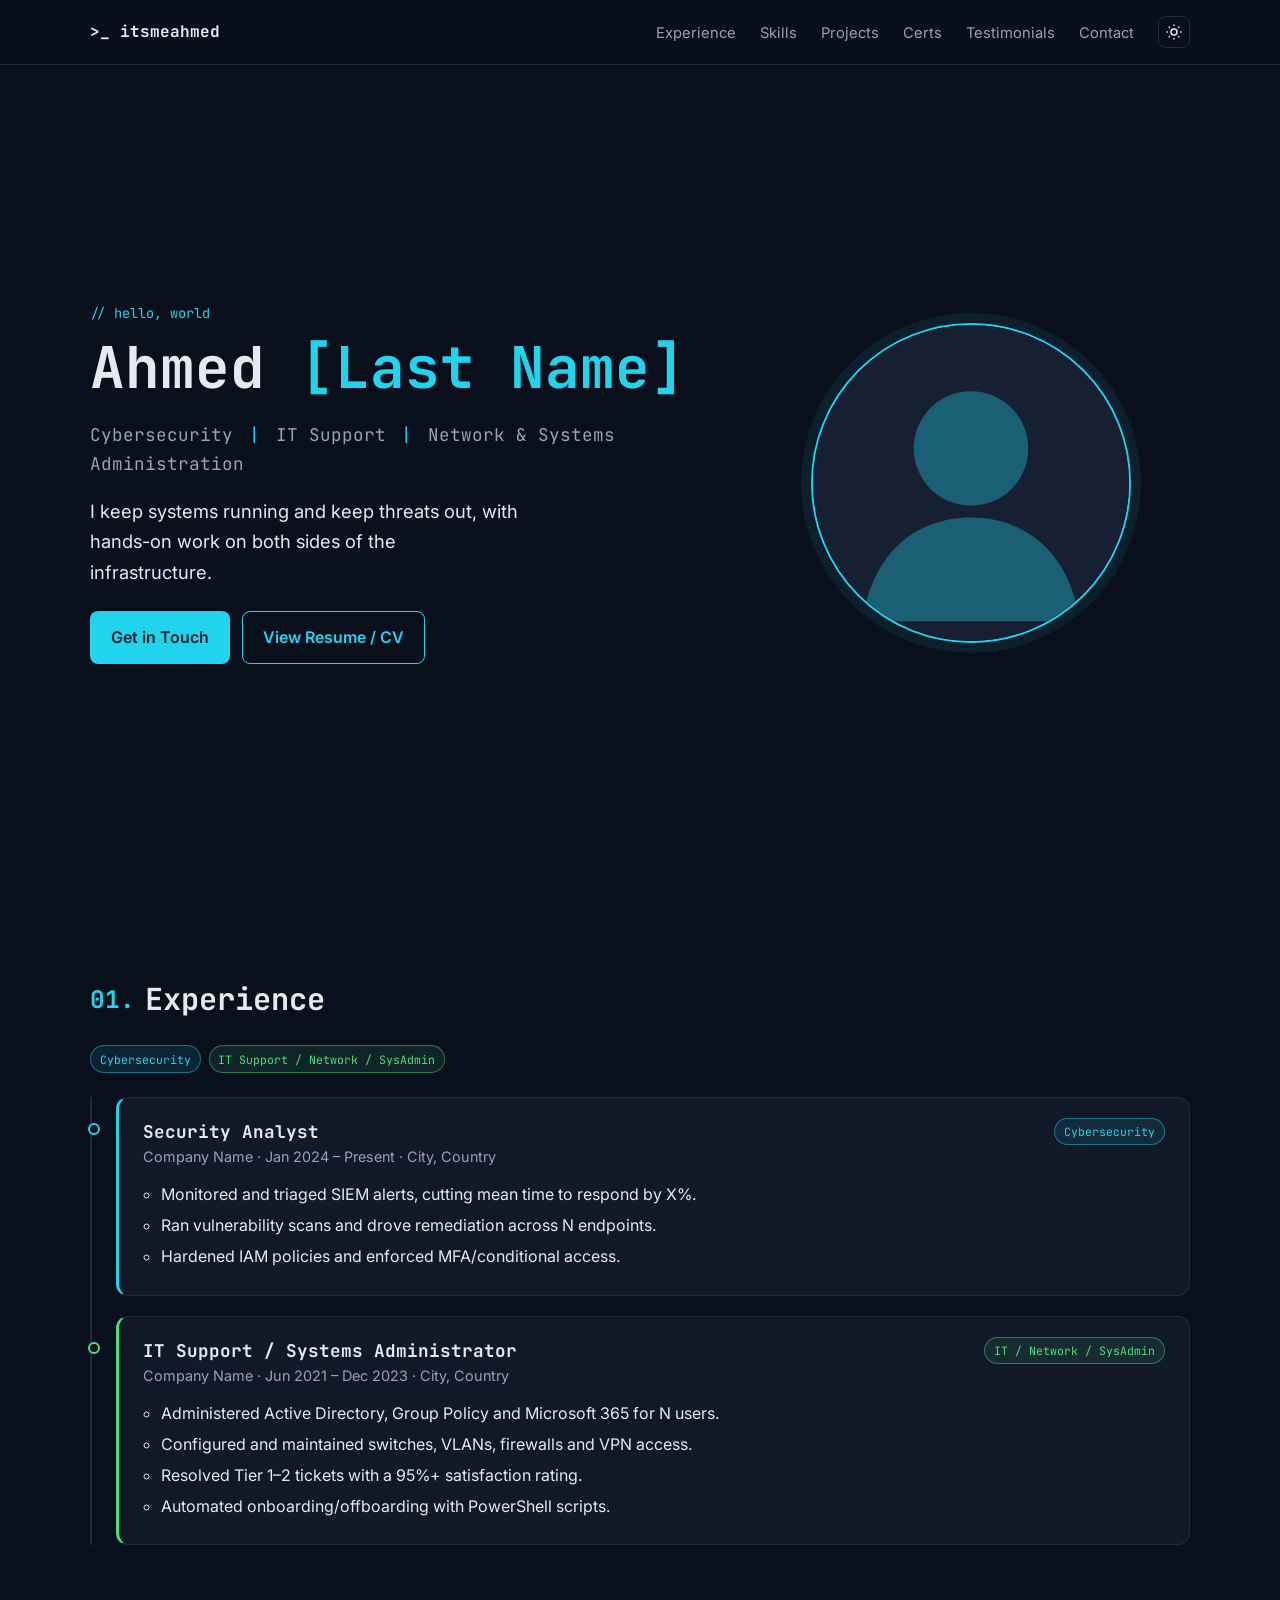
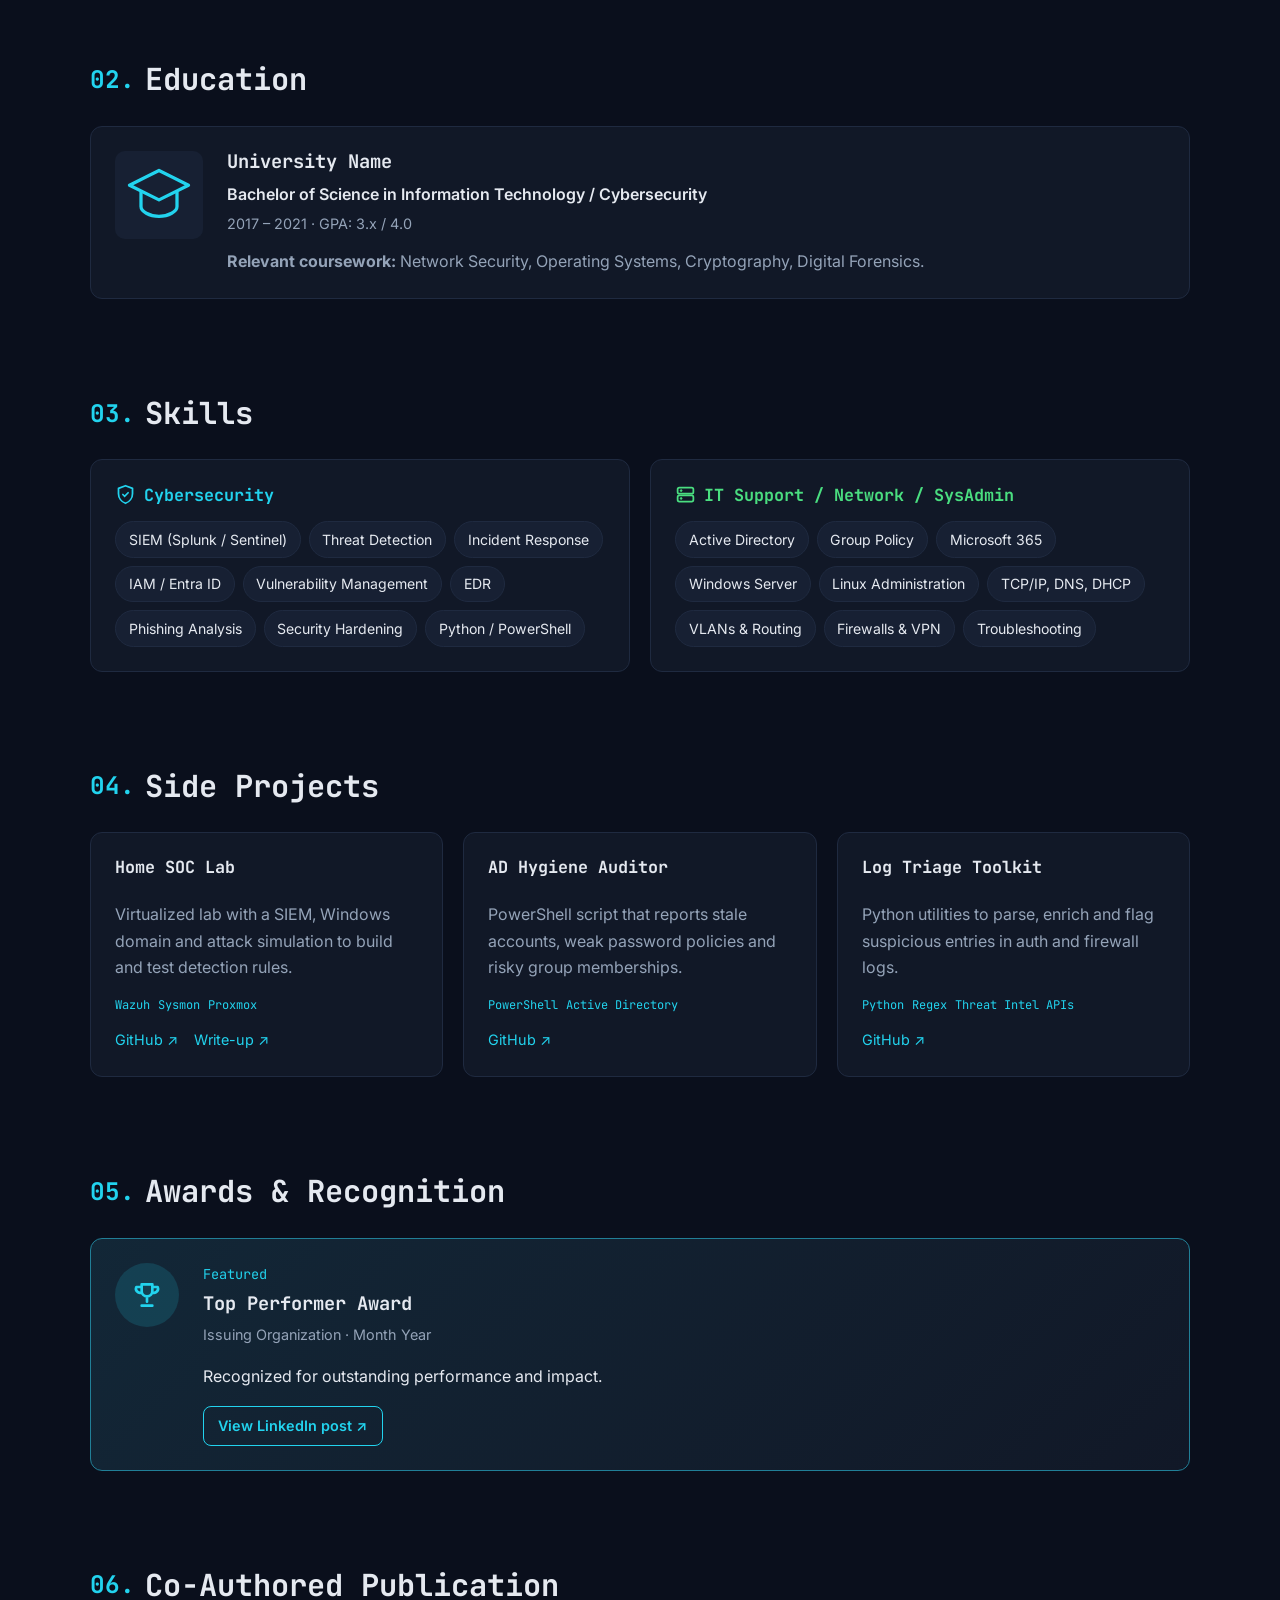
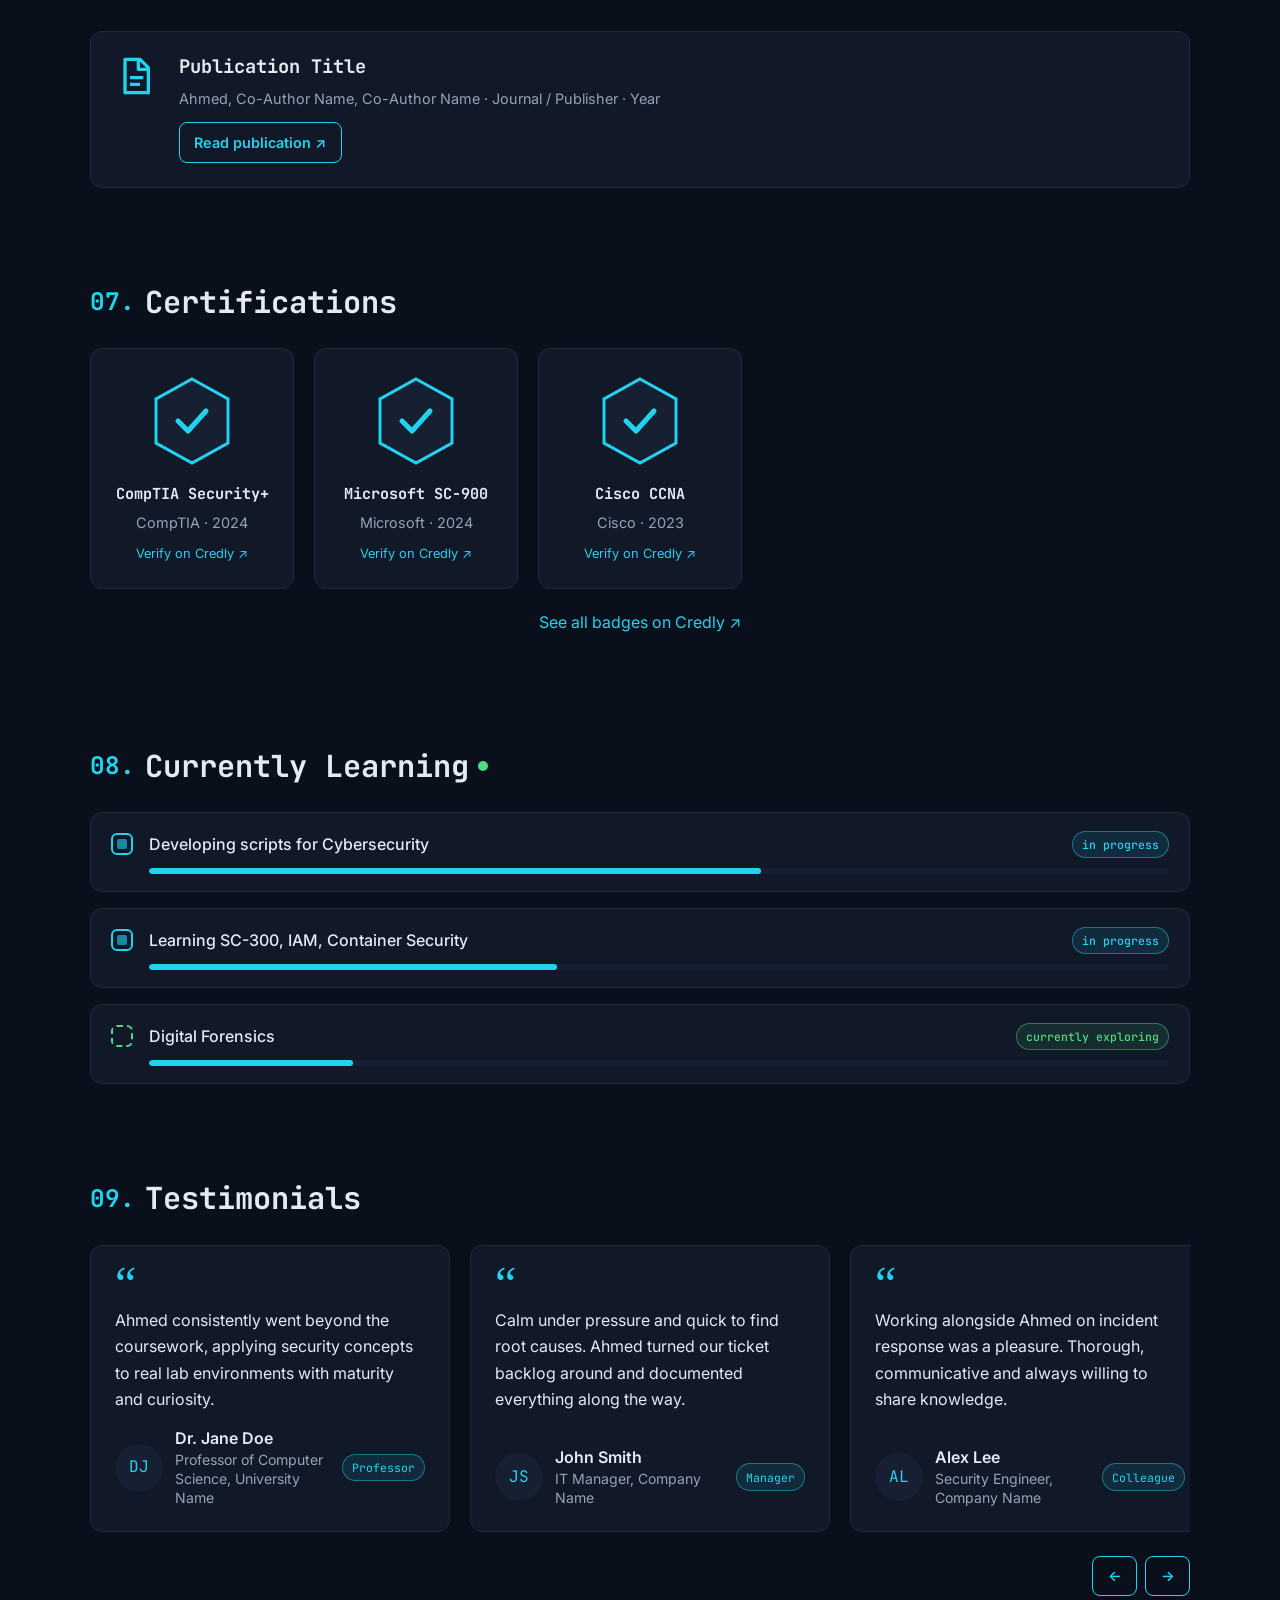
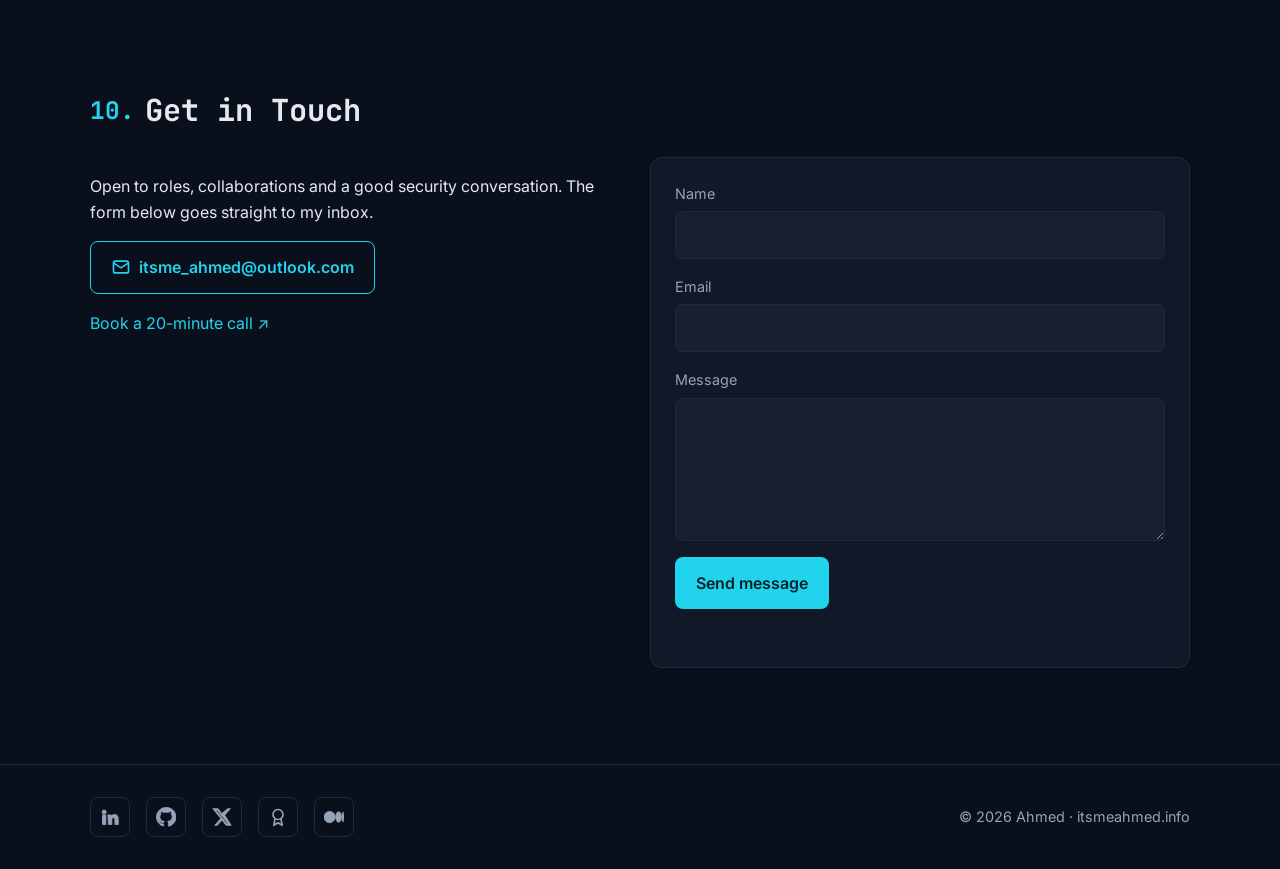
==== index.html @ 8ac9cd6a "Initial commit: itsmeahmed.info portfolio site Static single-page portfolio for GitHub Pages with cu" ====
<!doctype html>
<html lang="en" data-theme="dark">
<head>
  <meta charset="utf-8">
  <meta name="viewport" content="width=device-width, initial-scale=1">
  <title>Ahmed — Cybersecurity &amp; IT Infrastructure</title>
  <meta name="description" content="Portfolio of Ahmed — Cybersecurity, IT Support, and Network &amp; Systems Administration. Experience, certifications, projects and contact.">
  <link rel="canonical" href="https://itsmeahmed.info/">
  <meta name="theme-color" content="#0a0f1c">

  <!-- Open Graph / social preview -->
  <meta property="og:type" content="website">
  <meta property="og:url" content="https://itsmeahmed.info/">
  <meta property="og:title" content="Ahmed — Cybersecurity &amp; IT Infrastructure">
  <meta property="og:description" content="Cybersecurity | IT Support | Network &amp; Systems Administration">
  <meta property="og:image" content="https://itsmeahmed.info/assets/img/og-image.png">
  <meta name="twitter:card" content="summary_large_image">

  <link rel="icon" href="assets/img/favicon.svg" type="image/svg+xml">
  <link rel="preconnect" href="https://fonts.googleapis.com">
  <link rel="preconnect" href="https://fonts.gstatic.com" crossorigin>
  <link href="https://fonts.googleapis.com/css2?family=Inter:wght@400;500;600&family=JetBrains+Mono:wght@500;700&display=swap" rel="stylesheet">
  <link rel="stylesheet" href="assets/css/style.css">

  <script type="application/ld+json">
  {
    "@context": "https://schema.org",
    "@type": "Person",
    "name": "Ahmed",
    "url": "https://itsmeahmed.info/",
    "jobTitle": "Cybersecurity & IT Infrastructure Professional",
    "sameAs": [
      "https://www.linkedin.com/in/YOUR-LINKEDIN",
      "https://github.com/YOUR-GITHUB",
      "https://www.credly.com/users/YOUR-CREDLY",
      "https://medium.com/@YOUR-MEDIUM"
    ]
  }
  </script>
  <script>
    // Apply saved theme before paint to avoid a flash.
    try { var t = localStorage.getItem('theme'); if (t) document.documentElement.dataset.theme = t; } catch (e) {}
  </script>
</head>
<body>
  <a class="skip-link" href="#main">Skip to content</a>

  <header class="site-header">
    <nav class="nav container" aria-label="Primary">
      <a class="brand" href="#top" aria-label="Home">&gt;_ itsmeahmed</a>
      <button class="nav-toggle" aria-expanded="false" aria-controls="nav-links" aria-label="Open menu">
        <span></span><span></span><span></span>
      </button>
      <ul class="nav-links" id="nav-links">
        <li><a href="#experience">Experience</a></li>
        <li><a href="#skills">Skills</a></li>
        <li><a href="#projects">Projects</a></li>
        <li><a href="#certifications">Certs</a></li>
        <li><a href="#testimonials">Testimonials</a></li>
        <li><a href="#contact">Contact</a></li>
        <li>
          <button class="theme-toggle" type="button" aria-label="Toggle light/dark theme">
            <svg class="icon-sun" viewBox="0 0 24 24" aria-hidden="true"><circle cx="12" cy="12" r="4"/><path d="M12 2v2M12 20v2M4.9 4.9l1.4 1.4M17.7 17.7l1.4 1.4M2 12h2M20 12h2M4.9 19.1l1.4-1.4M17.7 6.3l1.4-1.4"/></svg>
            <svg class="icon-moon" viewBox="0 0 24 24" aria-hidden="true"><path d="M21 12.8A9 9 0 1 1 11.2 3a7 7 0 0 0 9.8 9.8z"/></svg>
          </button>
        </li>
      </ul>
    </nav>
  </header>

  <main id="main">
    <!-- ============ HERO ============ -->
    <section class="hero container" id="top">
      <div class="hero-text reveal">
        <p class="eyebrow">// hello, world</p>
        <!-- TODO: full name -->
        <h1>Ahmed <span class="accent">[Last Name]</span></h1>
        <p class="tagline">Cybersecurity <span aria-hidden="true">|</span> IT Support <span aria-hidden="true">|</span> Network &amp; Systems Administration</p>
        <p class="value-prop">I keep systems running and keep threats out, with hands-on work on both sides of the infrastructure.</p>
        <div class="cta-row">
          <a class="btn btn-primary" href="#contact">Get in Touch</a>
          <a class="btn btn-ghost" href="assets/resume/Ahmed-Resume.pdf" target="_blank" rel="noopener">View Resume / CV</a>
        </div>
      </div>
      <div class="hero-photo reveal">
        <!-- TODO: replace with your photo at assets/img/profile.jpg -->
        <img src="assets/img/profile-placeholder.svg" alt="Portrait of Ahmed" width="320" height="320">
      </div>
    </section>

    <!-- ============ EXPERIENCE ============ -->
    <section class="section container" id="experience" aria-labelledby="experience-h">
      <h2 id="experience-h" class="section-title"><span class="num">01.</span> Experience</h2>
      <div class="legend">
        <span class="tag tag-sec">Cybersecurity</span>
        <span class="tag tag-it">IT Support / Network / SysAdmin</span>
      </div>

      <ol class="timeline">
        <!-- TODO: replace with real roles. Use class "track-sec" or "track-it" on each <li>. -->
        <li class="timeline-item track-sec reveal">
          <div class="timeline-head">
            <h3>Security Analyst</h3>
            <span class="tag tag-sec">Cybersecurity</span>
          </div>
          <p class="meta">Company Name · Jan 2024 – Present · City, Country</p>
          <ul>
            <li>Monitored and triaged SIEM alerts, cutting mean time to respond by X%.</li>
            <li>Ran vulnerability scans and drove remediation across N endpoints.</li>
            <li>Hardened IAM policies and enforced MFA/conditional access.</li>
          </ul>
        </li>
        <li class="timeline-item track-it reveal">
          <div class="timeline-head">
            <h3>IT Support / Systems Administrator</h3>
            <span class="tag tag-it">IT / Network / SysAdmin</span>
          </div>
          <p class="meta">Company Name · Jun 2021 – Dec 2023 · City, Country</p>
          <ul>
            <li>Administered Active Directory, Group Policy and Microsoft 365 for N users.</li>
            <li>Configured and maintained switches, VLANs, firewalls and VPN access.</li>
            <li>Resolved Tier 1–2 tickets with a 95%+ satisfaction rating.</li>
            <li>Automated onboarding/offboarding with PowerShell scripts.</li>
          </ul>
        </li>
      </ol>
    </section>

    <!-- ============ EDUCATION ============ -->
    <section class="section container" id="education" aria-labelledby="education-h">
      <h2 id="education-h" class="section-title"><span class="num">02.</span> Education</h2>
      <article class="card edu-card reveal">
        <!-- TODO: university logo at assets/img/university-logo.png -->
        <img class="edu-logo" src="assets/img/university-placeholder.svg" alt="University logo" width="88" height="88" loading="lazy">
        <div>
          <h3>University Name</h3>
          <p class="degree">Bachelor of Science in Information Technology / Cybersecurity</p>
          <p class="meta">2017 – 2021 · GPA: 3.x / 4.0</p>
          <p class="coursework"><strong>Relevant coursework:</strong> Network Security, Operating Systems, Cryptography, Digital Forensics.</p>
        </div>
      </article>
    </section>

    <!-- ============ SKILLS ============ -->
    <section class="section container" id="skills" aria-labelledby="skills-h">
      <h2 id="skills-h" class="section-title"><span class="num">03.</span> Skills</h2>
      <div class="grid-2">
        <article class="card skill-group reveal">
          <h3><svg class="icon" aria-hidden="true"><use href="#i-shield"/></svg> Cybersecurity</h3>
          <ul class="pills">
            <li>SIEM (Splunk / Sentinel)</li><li>Threat Detection</li><li>Incident Response</li>
            <li>IAM / Entra ID</li><li>Vulnerability Management</li><li>EDR</li>
            <li>Phishing Analysis</li><li>Security Hardening</li><li>Python / PowerShell</li>
          </ul>
        </article>
        <article class="card skill-group reveal">
          <h3><svg class="icon" aria-hidden="true"><use href="#i-server"/></svg> IT Support / Network / SysAdmin</h3>
          <ul class="pills pills-it">
            <li>Active Directory</li><li>Group Policy</li><li>Microsoft 365</li>
            <li>Windows Server</li><li>Linux Administration</li><li>TCP/IP, DNS, DHCP</li>
            <li>VLANs &amp; Routing</li><li>Firewalls &amp; VPN</li><li>Troubleshooting</li>
          </ul>
        </article>
      </div>
    </section>

    <!-- ============ PROJECTS ============ -->
    <section class="section container" id="projects" aria-labelledby="projects-h">
      <h2 id="projects-h" class="section-title"><span class="num">04.</span> Side Projects</h2>
      <div class="grid-3">
        <!-- TODO: replace with real projects -->
        <article class="card project reveal">
          <h3>Home SOC Lab</h3>
          <p>Virtualized lab with a SIEM, Windows domain and attack simulation to build and test detection rules.</p>
          <ul class="stack"><li>Wazuh</li><li>Sysmon</li><li>Proxmox</li></ul>
          <p class="links"><a href="https://github.com/YOUR-GITHUB/home-soc-lab" target="_blank" rel="noopener">GitHub ↗</a> <a href="https://medium.com/@YOUR-MEDIUM" target="_blank" rel="noopener">Write-up ↗</a></p>
        </article>
        <article class="card project reveal">
          <h3>AD Hygiene Auditor</h3>
          <p>PowerShell script that reports stale accounts, weak password policies and risky group memberships.</p>
          <ul class="stack"><li>PowerShell</li><li>Active Directory</li></ul>
          <p class="links"><a href="https://github.com/YOUR-GITHUB/ad-auditor" target="_blank" rel="noopener">GitHub ↗</a></p>
        </article>
        <article class="card project reveal">
          <h3>Log Triage Toolkit</h3>
          <p>Python utilities to parse, enrich and flag suspicious entries in auth and firewall logs.</p>
          <ul class="stack"><li>Python</li><li>Regex</li><li>Threat Intel APIs</li></ul>
          <p class="links"><a href="https://github.com/YOUR-GITHUB/log-triage" target="_blank" rel="noopener">GitHub ↗</a></p>
        </article>
      </div>
    </section>

    <!-- ============ AWARDS ============ -->
    <section class="section container" id="awards" aria-labelledby="awards-h">
      <h2 id="awards-h" class="section-title"><span class="num">05.</span> Awards &amp; Recognition</h2>
      <article class="card award featured reveal">
        <div class="award-badge" aria-hidden="true"><svg class="icon"><use href="#i-trophy"/></svg></div>
        <div>
          <p class="eyebrow">Featured</p>
          <h3>Top Performer Award</h3>
          <p class="meta">Issuing Organization · Month Year</p>
          <p>Recognized for outstanding performance and impact. <!-- TODO: short description --></p>
          <a class="btn btn-ghost btn-sm" href="https://www.linkedin.com/posts/YOUR-AWARD-POST" target="_blank" rel="noopener">View LinkedIn post ↗</a>
        </div>
      </article>
    </section>

    <!-- ============ PUBLICATION ============ -->
    <section class="section container" id="publication" aria-labelledby="publication-h">
      <h2 id="publication-h" class="section-title"><span class="num">06.</span> Co-Authored Publication</h2>
      <article class="card publication reveal">
        <svg class="icon pub-icon" aria-hidden="true"><use href="#i-doc"/></svg>
        <div>
          <h3>Publication Title</h3>
          <p class="meta">Ahmed, Co-Author Name, Co-Author Name · Journal / Publisher · Year</p>
          <a class="btn btn-ghost btn-sm" href="https://doi.org/YOUR-DOI" target="_blank" rel="noopener">Read publication ↗</a>
        </div>
      </article>
    </section>

    <!-- ============ CERTIFICATIONS ============ -->
    <section class="section container" id="certifications" aria-labelledby="certifications-h">
      <h2 id="certifications-h" class="section-title"><span class="num">07.</span> Certifications</h2>
      <div class="cert-grid">
        <!-- TODO: put badge images in assets/img/badges/ and link each to its Credly badge URL -->
        <a class="card cert reveal" href="https://www.credly.com/badges/YOUR-BADGE-ID" target="_blank" rel="noopener">
          <img src="assets/img/badges/badge-placeholder.svg" alt="CompTIA Security+ badge" width="96" height="96" loading="lazy">
          <h3>CompTIA Security+</h3>
          <p class="meta">CompTIA · 2024</p>
          <span class="verify">Verify on Credly ↗</span>
        </a>
        <a class="card cert reveal" href="https://www.credly.com/badges/YOUR-BADGE-ID" target="_blank" rel="noopener">
          <img src="assets/img/badges/badge-placeholder.svg" alt="Microsoft SC-900 badge" width="96" height="96" loading="lazy">
          <h3>Microsoft SC-900</h3>
          <p class="meta">Microsoft · 2024</p>
          <span class="verify">Verify on Credly ↗</span>
        </a>
        <a class="card cert reveal" href="https://www.credly.com/badges/YOUR-BADGE-ID" target="_blank" rel="noopener">
          <img src="assets/img/badges/badge-placeholder.svg" alt="CCNA badge" width="96" height="96" loading="lazy">
          <h3>Cisco CCNA</h3>
          <p class="meta">Cisco · 2023</p>
          <span class="verify">Verify on Credly ↗</span>
        </a>
      </div>
      <p class="center"><a href="https://www.credly.com/users/YOUR-CREDLY" target="_blank" rel="noopener">See all badges on Credly ↗</a></p>
    </section>

    <!-- ============ CURRENTLY LEARNING ============ -->
    <section class="section container" id="learning" aria-labelledby="learning-h">
      <h2 id="learning-h" class="section-title"><span class="num">08.</span> Currently Learning <span class="live-dot" aria-hidden="true"></span></h2>
      <ul class="checklist">
        <li class="reveal" style="--p:60%">
          <span class="check in-progress" aria-hidden="true"></span>
          <div class="check-body">
            <div class="check-head"><span>Developing scripts for Cybersecurity</span><span class="tag tag-sec">in progress</span></div>
            <div class="bar" role="progressbar" aria-label="Scripting progress" aria-valuenow="60" aria-valuemin="0" aria-valuemax="100"><span></span></div>
          </div>
        </li>
        <li class="reveal" style="--p:40%">
          <span class="check in-progress" aria-hidden="true"></span>
          <div class="check-body">
            <div class="check-head"><span>Learning SC-300, IAM, Container Security</span><span class="tag tag-sec">in progress</span></div>
            <div class="bar" role="progressbar" aria-label="SC-300, IAM and container security progress" aria-valuenow="40" aria-valuemin="0" aria-valuemax="100"><span></span></div>
          </div>
        </li>
        <li class="reveal" style="--p:20%">
          <span class="check exploring" aria-hidden="true"></span>
          <div class="check-body">
            <div class="check-head"><span>Digital Forensics</span><span class="tag tag-it">currently exploring</span></div>
            <div class="bar" role="progressbar" aria-label="Digital forensics progress" aria-valuenow="20" aria-valuemin="0" aria-valuemax="100"><span></span></div>
          </div>
        </li>
      </ul>
    </section>

    <!-- ============ TESTIMONIALS ============ -->
    <!-- Content is loaded at runtime from data-source (see README → "Managing testimonials"). -->
    <section class="section container" id="testimonials" aria-labelledby="testimonials-h" data-source="data/testimonials.json">
      <h2 id="testimonials-h" class="section-title"><span class="num">09.</span> Testimonials</h2>
      <div class="carousel" tabindex="0" aria-label="Testimonials, scroll horizontally">
        <p class="muted">Loading testimonials…</p>
      </div>
      <div class="carousel-controls">
        <button type="button" class="btn btn-ghost btn-sm" data-dir="-1" aria-label="Previous testimonial">←</button>
        <button type="button" class="btn btn-ghost btn-sm" data-dir="1" aria-label="Next testimonial">→</button>
      </div>
    </section>

    <!-- ============ CONTACT ============ -->
    <section class="section container" id="contact" aria-labelledby="contact-h">
      <h2 id="contact-h" class="section-title"><span class="num">10.</span> Get in Touch</h2>
      <div class="grid-2 contact-grid">
        <div class="reveal">
          <p>Open to roles, collaborations and a good security conversation. The form below goes straight to my inbox.</p>
          <p><a class="btn btn-ghost" href="mailto:itsme_ahmed@outlook.com"><svg class="icon" aria-hidden="true"><use href="#i-mail"/></svg> itsme_ahmed@outlook.com</a></p>
          <!-- Optional: booking link (Calendly, Microsoft Bookings, etc.) -->
          <p><a href="https://calendly.com/YOUR-LINK" target="_blank" rel="noopener">Book a 20-minute call ↗</a></p>
        </div>
        <!-- TODO: replace YOUR_FORM_ID with your Formspree form ID -->
        <form class="card contact-form reveal" action="https://formspree.io/f/YOUR_FORM_ID" method="POST">
          <label>Name <input type="text" name="name" required autocomplete="name"></label>
          <label>Email <input type="email" name="email" required autocomplete="email"></label>
          <label>Message <textarea name="message" rows="5" required></textarea></label>
          <input type="text" name="_gotcha" class="hp" tabindex="-1" autocomplete="off" aria-hidden="true">
          <button class="btn btn-primary" type="submit">Send message</button>
          <p class="form-status" role="status" aria-live="polite"></p>
        </form>
      </div>
    </section>
  </main>

  <!-- ============ FOOTER ============ -->
  <footer class="site-footer">
    <div class="container footer-inner">
      <ul class="socials">
        <li><a href="https://www.linkedin.com/in/YOUR-LINKEDIN" target="_blank" rel="noopener" aria-label="LinkedIn"><svg class="icon"><use href="#i-linkedin"/></svg></a></li>
        <li><a href="https://github.com/YOUR-GITHUB" target="_blank" rel="noopener" aria-label="GitHub"><svg class="icon"><use href="#i-github"/></svg></a></li>
        <li><a href="https://x.com/YOUR-X" target="_blank" rel="noopener" aria-label="X (Twitter)"><svg class="icon"><use href="#i-x"/></svg></a></li>
        <li><a href="https://www.credly.com/users/YOUR-CREDLY" target="_blank" rel="noopener" aria-label="Credly"><svg class="icon"><use href="#i-badge"/></svg></a></li>
        <li><a href="https://medium.com/@YOUR-MEDIUM" target="_blank" rel="noopener" aria-label="Medium"><svg class="icon"><use href="#i-medium"/></svg></a></li>
      </ul>
      <p>© <span id="year">2026</span> Ahmed · itsmeahmed.info</p>
    </div>
  </footer>

  <!-- Icon sprite -->
  <svg width="0" height="0" style="position:absolute" aria-hidden="true">
    <symbol id="i-shield" viewBox="0 0 24 24"><path d="M12 2l8 3v6c0 5-3.4 9.4-8 11-4.6-1.6-8-6-8-11V5l8-3z" fill="none" stroke="currentColor" stroke-width="2" stroke-linejoin="round"/><path d="M9 12l2 2 4-4" fill="none" stroke="currentColor" stroke-width="2" stroke-linecap="round"/></symbol>
    <symbol id="i-server" viewBox="0 0 24 24"><rect x="3" y="4" width="18" height="7" rx="2" fill="none" stroke="currentColor" stroke-width="2"/><rect x="3" y="13" width="18" height="7" rx="2" fill="none" stroke="currentColor" stroke-width="2"/><circle cx="7" cy="7.5" r="1" fill="currentColor"/><circle cx="7" cy="16.5" r="1" fill="currentColor"/></symbol>
    <symbol id="i-trophy" viewBox="0 0 24 24"><path d="M8 4h8v5a4 4 0 0 1-8 0V4zM8 6H4a3 3 0 0 0 4 4M16 6h4a3 3 0 0 1-4 4M12 13v4M8 20h8" fill="none" stroke="currentColor" stroke-width="2" stroke-linecap="round" stroke-linejoin="round"/></symbol>
    <symbol id="i-doc" viewBox="0 0 24 24"><path d="M6 2h9l5 5v15H6z M14 2v6h6 M9 13h8 M9 17h6" fill="none" stroke="currentColor" stroke-width="2" stroke-linejoin="round"/></symbol>
    <symbol id="i-mail" viewBox="0 0 24 24"><rect x="3" y="5" width="18" height="14" rx="2" fill="none" stroke="currentColor" stroke-width="2"/><path d="M3 7l9 6 9-6" fill="none" stroke="currentColor" stroke-width="2"/></symbol>
    <symbol id="i-badge" viewBox="0 0 24 24"><circle cx="12" cy="9" r="6" fill="none" stroke="currentColor" stroke-width="2"/><path d="M8.5 14l-1.5 8 5-3 5 3-1.5-8" fill="none" stroke="currentColor" stroke-width="2" stroke-linejoin="round"/></symbol>
    <symbol id="i-linkedin" viewBox="0 0 24 24"><path fill="currentColor" d="M4.98 3.5a2.5 2.5 0 1 1 0 5 2.5 2.5 0 0 1 0-5zM3 9.5h4V21H3zM9.5 9.5h3.8v1.6h.06c.53-1 1.83-2.06 3.77-2.06 4.03 0 4.77 2.65 4.77 6.1V21h-4v-5.2c0-1.24-.02-2.84-1.73-2.84-1.73 0-2 1.35-2 2.75V21h-4z"/></symbol>
    <symbol id="i-github" viewBox="0 0 24 24"><path fill="currentColor" d="M12 .5A11.5 11.5 0 0 0 8.36 22.9c.58.1.79-.25.79-.56v-2c-3.2.7-3.88-1.37-3.88-1.37-.52-1.33-1.28-1.69-1.28-1.69-1.05-.71.08-.7.08-.7 1.16.08 1.77 1.19 1.77 1.19 1.03 1.77 2.7 1.26 3.36.96.1-.75.4-1.26.73-1.55-2.55-.29-5.24-1.28-5.24-5.69 0-1.26.45-2.29 1.19-3.1-.12-.29-.52-1.46.11-3.05 0 0 .97-.31 3.17 1.18a11 11 0 0 1 5.77 0c2.2-1.49 3.17-1.18 3.17-1.18.63 1.59.23 2.76.11 3.05.74.81 1.19 1.84 1.19 3.1 0 4.42-2.7 5.4-5.26 5.68.41.36.78 1.06.78 2.14v3.17c0 .31.21.67.8.56A11.5 11.5 0 0 0 12 .5z"/></symbol>
    <symbol id="i-x" viewBox="0 0 24 24"><path fill="currentColor" d="M18.9 2H22l-6.8 7.8L23 22h-6.2l-4.8-6.3L6.4 22H3.3l7.3-8.3L1 2h6.3l4.4 5.8zm-1.1 18h1.7L6.3 3.9H4.5z"/></symbol>
    <symbol id="i-medium" viewBox="0 0 24 24"><path fill="currentColor" d="M13.5 12a6.75 6.75 0 1 1-13.5 0 6.75 6.75 0 0 1 13.5 0zM20.9 12c0 3.54-1.51 6.42-3.38 6.42S14.15 15.54 14.15 12s1.51-6.42 3.37-6.42 3.38 2.88 3.38 6.42zM24 12c0 3.17-.53 5.75-1.19 5.75s-1.19-2.58-1.19-5.75.53-5.75 1.19-5.75S24 8.83 24 12z"/></symbol>
  </svg>

  <script src="assets/js/main.js" defer></script>
</body>
</html>
---- assets/css/style.css ----
/* ========== Tokens ========== */
:root {
  --bg: #0a0f1c;
  --surface: #111827;
  --surface-2: #172033;
  --border: #1f2a40;
  --text: #e5e9f0;
  --muted: #94a3b8;
  --accent: #22d3ee;      /* cyan: cybersecurity track + CTAs */
  --accent-ink: #04222a;
  --it: #4ade80;          /* green: IT / network / sysadmin track */
  --radius: 12px;
  --font-head: "JetBrains Mono", ui-monospace, SFMono-Regular, Consolas, monospace;
  --font-body: "Inter", system-ui, -apple-system, "Segoe UI", Roboto, sans-serif;
  color-scheme: dark;
}
:root[data-theme="light"] {
  --bg: #f7f9fc;
  --surface: #ffffff;
  --surface-2: #eef2f8;
  --border: #dbe2ee;
  --text: #0f172a;
  --muted: #475569;
  --accent: #0e7490;
  --accent-ink: #ffffff;
  --it: #15803d;
  color-scheme: light;
}

/* ========== Base ========== */
*, *::before, *::after { box-sizing: border-box; }
html { scroll-behavior: smooth; scroll-padding-top: 72px; }
body {
  margin: 0;
  background: var(--bg);
  color: var(--text);
  font: 16px/1.65 var(--font-body);
  -webkit-font-smoothing: antialiased;
}
img { max-width: 100%; height: auto; display: block; }
a { color: var(--accent); text-decoration: none; }
a:hover { text-decoration: underline; }
:focus-visible { outline: 2px solid var(--accent); outline-offset: 3px; border-radius: 4px; }
h1, h2, h3 { font-family: var(--font-head); line-height: 1.2; margin: 0 0 .5rem; }
.container { width: min(1100px, 100% - 32px); margin-inline: auto; }
.muted, .meta { color: var(--muted); }
.meta { font-size: .9rem; margin: 0 0 .75rem; }
.center { text-align: center; }
.accent { color: var(--accent); }
.icon { width: 1.25em; height: 1.25em; vertical-align: -0.2em; fill: none; stroke: currentColor; }
.skip-link { position: absolute; left: -999px; top: 8px; background: var(--accent); color: var(--accent-ink); padding: 8px 12px; z-index: 100; }
.skip-link:focus { left: 8px; }

/* ========== Header / nav ========== */
.site-header {
  position: sticky; top: 0; z-index: 50;
  background: color-mix(in srgb, var(--bg) 85%, transparent);
  backdrop-filter: blur(10px);
  border-bottom: 1px solid var(--border);
}
.nav { display: flex; align-items: center; justify-content: space-between; height: 64px; }
.brand { font-family: var(--font-head); font-weight: 700; color: var(--text); }
.brand:hover { text-decoration: none; color: var(--accent); }
.nav-links { list-style: none; display: flex; align-items: center; gap: 1.5rem; margin: 0; padding: 0; }
.nav-links a { color: var(--muted); font-size: .92rem; }
.nav-links a:hover { color: var(--accent); text-decoration: none; }
.theme-toggle { background: none; border: 1px solid var(--border); border-radius: 8px; color: var(--text); padding: 6px; cursor: pointer; display: grid; }
.theme-toggle svg { width: 18px; height: 18px; fill: none; stroke: currentColor; stroke-width: 2; }
:root[data-theme="dark"] .icon-moon, :root[data-theme="light"] .icon-sun { display: none; }
.nav-toggle { display: none; background: none; border: 0; cursor: pointer; padding: 8px; }
.nav-toggle span { display: block; width: 22px; height: 2px; background: var(--text); margin: 5px 0; transition: transform .2s; }

@media (max-width: 820px) {
  .nav-toggle { display: block; }
  .nav-links {
    position: absolute; top: 64px; left: 0; right: 0;
    flex-direction: column; align-items: flex-start; gap: 0;
    background: var(--surface); border-bottom: 1px solid var(--border);
    padding: .5rem 16px 1rem; display: none;
  }
  .nav-links.open { display: flex; }
  .nav-links li { width: 100%; }
  .nav-links a { display: block; padding: .6rem 0; font-size: 1rem; }
  .theme-toggle { margin-top: .5rem; }
}

/* ========== Buttons / tags ========== */
.btn {
  display: inline-flex; align-items: center; gap: .5rem;
  padding: .75rem 1.25rem; border-radius: 8px; font-weight: 600;
  border: 1px solid transparent; cursor: pointer; font: inherit; font-weight: 600;
  transition: transform .15s, background .15s, border-color .15s;
}
.btn:hover { text-decoration: none; transform: translateY(-1px); }
.btn-primary { background: var(--accent); color: var(--accent-ink); }
.btn-ghost { background: transparent; color: var(--accent); border-color: var(--accent); }
.btn-ghost:hover { background: color-mix(in srgb, var(--accent) 12%, transparent); }
.btn-sm { padding: .45rem .9rem; font-size: .9rem; }
.tag {
  display: inline-block; font-family: var(--font-head); font-size: .72rem;
  padding: .2rem .55rem; border-radius: 999px; border: 1px solid; white-space: nowrap;
}
.tag-sec { color: var(--accent); border-color: color-mix(in srgb, var(--accent) 45%, transparent); background: color-mix(in srgb, var(--accent) 10%, transparent); }
.tag-it  { color: var(--it); border-color: color-mix(in srgb, var(--it) 45%, transparent); background: color-mix(in srgb, var(--it) 10%, transparent); }

/* ========== Layout helpers ========== */
.section { padding: 5rem 0 1rem; }
.section-title { font-size: clamp(1.4rem, 3vw, 1.9rem); margin-bottom: 1.75rem; display: flex; align-items: center; gap: .6rem; }
.section-title .num { color: var(--accent); font-size: .8em; }
.card { background: var(--surface); border: 1px solid var(--border); border-radius: var(--radius); padding: 1.5rem; }
.grid-2 { display: grid; gap: 1.25rem; grid-template-columns: repeat(auto-fit, minmax(min(100%, 420px), 1fr)); }
.grid-3 { display: grid; gap: 1.25rem; grid-template-columns: repeat(auto-fit, minmax(min(100%, 280px), 1fr)); }
.eyebrow { font-family: var(--font-head); color: var(--accent); font-size: .85rem; margin: 0 0 .5rem; }

/* ========== Hero ========== */
.hero { display: grid; grid-template-columns: 1.4fr 1fr; gap: 3rem; align-items: center; min-height: calc(100vh - 64px); padding: 3rem 0; }
.hero h1 { font-size: clamp(2.2rem, 6vw, 3.6rem); }
.tagline { font-family: var(--font-head); color: var(--muted); font-size: clamp(.95rem, 2vw, 1.1rem); }
.tagline span { color: var(--accent); margin: 0 .3rem; }
.value-prop { font-size: 1.15rem; max-width: 36ch; }
.cta-row { display: flex; flex-wrap: wrap; gap: .75rem; margin-top: 1.5rem; }
.hero-photo img { width: min(320px, 100%); aspect-ratio: 1; object-fit: cover; border-radius: 50%; margin-inline: auto; border: 2px solid var(--accent); box-shadow: 0 0 0 10px color-mix(in srgb, var(--accent) 8%, transparent); }
@media (max-width: 820px) {
  .hero { grid-template-columns: 1fr; min-height: auto; text-align: left; gap: 2rem; }
  .hero-photo { order: -1; }
  .hero-photo img { width: 180px; margin: 0; }
}

/* ========== Experience timeline ========== */
.legend { display: flex; flex-wrap: wrap; gap: .5rem; margin-bottom: 1.5rem; }
.timeline { list-style: none; margin: 0; padding: 0 0 0 1.5rem; border-left: 2px solid var(--border); }
.timeline-item { position: relative; background: var(--surface); border: 1px solid var(--border); border-radius: var(--radius); padding: 1.25rem 1.5rem; margin-bottom: 1.25rem; }
.timeline-item::before { content: ""; position: absolute; left: calc(-1.5rem - 7px); top: 1.6rem; width: 12px; height: 12px; border-radius: 50%; background: var(--bg); border: 2px solid var(--accent); }
.timeline-item.track-it::before { border-color: var(--it); }
.timeline-item.track-sec { border-left: 3px solid var(--accent); }
.timeline-item.track-it { border-left: 3px solid var(--it); }
.timeline-head { display: flex; flex-wrap: wrap; align-items: center; justify-content: space-between; gap: .5rem; }
.timeline-head h3 { font-size: 1.1rem; margin: 0; }
.timeline-item ul { margin: 0; padding-left: 1.1rem; }
.timeline-item li { margin-bottom: .3rem; }

/* ========== Education ========== */
.edu-card { display: flex; gap: 1.5rem; align-items: flex-start; }
.edu-logo { width: 88px; height: 88px; object-fit: contain; border-radius: 10px; background: var(--surface-2); padding: 8px; flex-shrink: 0; }
.degree { font-weight: 600; margin: 0 0 .25rem; }
.coursework { margin: 0; color: var(--muted); }
@media (max-width: 520px) { .edu-card { flex-direction: column; } }

/* ========== Skills ========== */
.skill-group h3 { display: flex; align-items: center; gap: .5rem; font-size: 1.05rem; margin-bottom: 1rem; }
.skill-group:first-child h3 { color: var(--accent); }
.skill-group:last-child h3 { color: var(--it); }
.pills, .stack { list-style: none; display: flex; flex-wrap: wrap; gap: .5rem; margin: 0; padding: 0; }
.pills li { padding: .35rem .8rem; border-radius: 999px; font-size: .88rem; background: var(--surface-2); border: 1px solid var(--border); }
.pills li:hover { border-color: var(--accent); }
.pills-it li:hover { border-color: var(--it); }

/* ========== Projects ========== */
.project { display: flex; flex-direction: column; transition: transform .2s, border-color .2s; }
.project:hover { transform: translateY(-4px); border-color: var(--accent); }
.project h3 { font-size: 1.05rem; }
.project p { color: var(--muted); }
.stack { margin: auto 0 .75rem; }
.stack li { font-family: var(--font-head); font-size: .75rem; color: var(--accent); }
.links { display: flex; gap: 1rem; margin: 0; font-size: .9rem; }

/* ========== Awards / publication ========== */
.award, .publication { display: flex; gap: 1.5rem; align-items: flex-start; }
.award.featured { border-color: color-mix(in srgb, var(--accent) 50%, var(--border)); background: linear-gradient(135deg, color-mix(in srgb, var(--accent) 8%, var(--surface)), var(--surface)); }
.award-badge { flex-shrink: 0; width: 64px; height: 64px; border-radius: 50%; display: grid; place-items: center; background: color-mix(in srgb, var(--accent) 15%, transparent); color: var(--accent); }
.award-badge .icon { width: 32px; height: 32px; }
.pub-icon { width: 40px; height: 40px; color: var(--accent); flex-shrink: 0; }
@media (max-width: 520px) { .award, .publication { flex-direction: column; } }

/* ========== Certifications ========== */
.cert-grid { display: grid; gap: 1.25rem; grid-template-columns: repeat(auto-fill, minmax(min(100%, 200px), 1fr)); margin-bottom: 1.25rem; }
.cert { display: flex; flex-direction: column; align-items: center; text-align: center; color: var(--text); transition: transform .2s, border-color .2s; }
.cert:hover { text-decoration: none; transform: translateY(-4px); border-color: var(--accent); }
.cert img { width: 96px; height: 96px; object-fit: contain; margin-bottom: 1rem; }
.cert h3 { font-size: .95rem; }
.cert .meta { margin-bottom: .5rem; }
.verify { font-size: .8rem; color: var(--accent); margin-top: auto; }

/* ========== Learning checklist ========== */
.live-dot { width: 10px; height: 10px; border-radius: 50%; background: var(--it); box-shadow: 0 0 0 0 var(--it); animation: pulse 2s infinite; }
@keyframes pulse { 0% { box-shadow: 0 0 0 0 color-mix(in srgb, var(--it) 60%, transparent); } 70% { box-shadow: 0 0 0 10px transparent; } 100% { box-shadow: 0 0 0 0 transparent; } }
.checklist { list-style: none; margin: 0; padding: 0; display: grid; gap: 1rem; }
.checklist > li { display: flex; gap: 1rem; align-items: flex-start; background: var(--surface); border: 1px solid var(--border); border-radius: var(--radius); padding: 1.1rem 1.25rem; }
.check { flex-shrink: 0; width: 22px; height: 22px; border-radius: 6px; border: 2px solid var(--accent); margin-top: 2px; position: relative; }
.check.in-progress::after { content: ""; position: absolute; inset: 4px; border-radius: 2px; background: var(--accent); opacity: .6; }
.check.exploring { border-color: var(--it); border-style: dashed; }
.check-body { flex: 1; }
.check-head { display: flex; flex-wrap: wrap; justify-content: space-between; gap: .5rem; font-weight: 500; margin-bottom: .6rem; }
.bar { height: 6px; border-radius: 999px; background: var(--surface-2); overflow: hidden; }
.bar span { display: block; height: 100%; width: 0; background: var(--accent); border-radius: inherit; transition: width 1.2s ease-out; }
.checklist > li.visible .bar span { width: var(--p); }

/* ========== Testimonials ========== */
.carousel { display: grid; grid-auto-flow: column; grid-auto-columns: min(100%, 360px); gap: 1.25rem; overflow-x: auto; scroll-snap-type: x mandatory; padding-bottom: .75rem; scrollbar-width: thin; }
.testimonial { scroll-snap-align: start; display: flex; flex-direction: column; gap: 1rem; margin: 0; }
.testimonial blockquote { margin: 0; font-size: 1rem; }
.testimonial blockquote::before { content: "\201C"; display: block; font-family: Georgia, serif; font-size: 3rem; line-height: .6; color: var(--accent); margin-bottom: .5rem; }
.testimonial figcaption { display: flex; align-items: center; gap: .75rem; margin-top: auto; }
.testimonial .avatar { width: 48px; height: 48px; border-radius: 50%; object-fit: cover; background: var(--surface-2); display: grid; place-items: center; font-family: var(--font-head); color: var(--accent); flex-shrink: 0; }
.testimonial .who { display: flex; flex-direction: column; line-height: 1.35; }
.testimonial .who strong { font-weight: 600; }
.testimonial .who span { color: var(--muted); font-size: .88rem; }
.carousel-controls { display: flex; gap: .5rem; justify-content: flex-end; margin-top: .75rem; }

/* ========== Contact ========== */
.contact-grid { align-items: start; }
.contact-form { display: grid; gap: 1rem; }
.contact-form label { display: grid; gap: .35rem; font-size: .9rem; color: var(--muted); }
.contact-form input, .contact-form textarea {
  font: inherit; color: var(--text); background: var(--surface-2);
  border: 1px solid var(--border); border-radius: 8px; padding: .7rem .85rem; width: 100%;
}
.contact-form input:focus, .contact-form textarea:focus { outline: none; border-color: var(--accent); }
.contact-form .btn { justify-self: start; }
.hp { position: absolute; left: -9999px; }
.form-status { margin: 0; font-size: .9rem; min-height: 1.2em; }
.form-status.ok { color: var(--it); }
.form-status.err { color: #f87171; }

/* ========== Footer ========== */
.site-footer { margin-top: 5rem; border-top: 1px solid var(--border); padding: 2rem 0; }
.footer-inner { display: flex; flex-wrap: wrap; justify-content: space-between; align-items: center; gap: 1rem; color: var(--muted); font-size: .9rem; }
.footer-inner p { margin: 0; }
.socials { list-style: none; display: flex; gap: 1rem; margin: 0; padding: 0; }
.socials a { color: var(--muted); display: grid; place-items: center; width: 40px; height: 40px; border-radius: 8px; border: 1px solid var(--border); }
.socials a:hover { color: var(--accent); border-color: var(--accent); }
.socials .icon { width: 20px; height: 20px; }

/* ========== Reveal on scroll ========== */
.js .reveal { opacity: 0; transform: translateY(16px); transition: opacity .6s ease, transform .6s ease; }
.js .reveal.visible { opacity: 1; transform: none; }

@media (prefers-reduced-motion: reduce) {
  html { scroll-behavior: auto; }
  *, *::before, *::after { animation: none !important; transition: none !important; }
  .js .reveal { opacity: 1; transform: none; }
  .checklist > li .bar span { width: var(--p); }
}
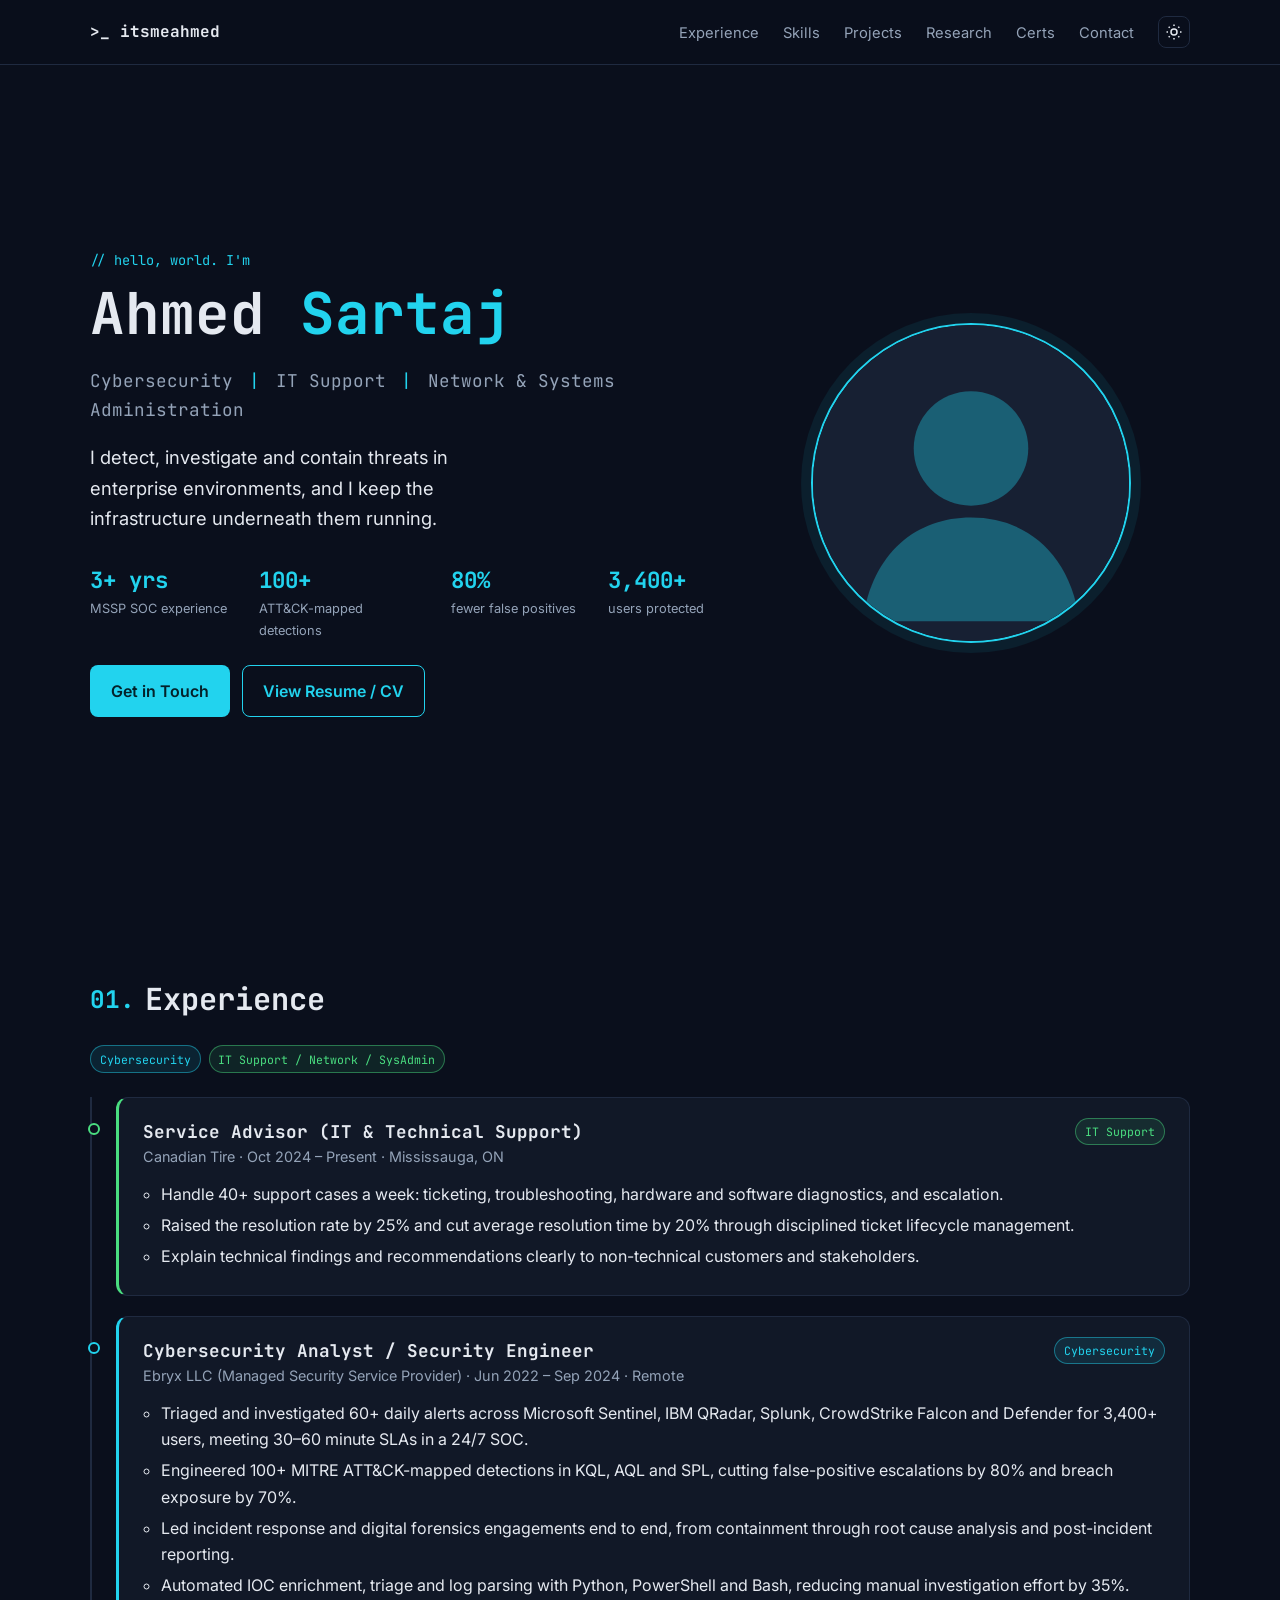
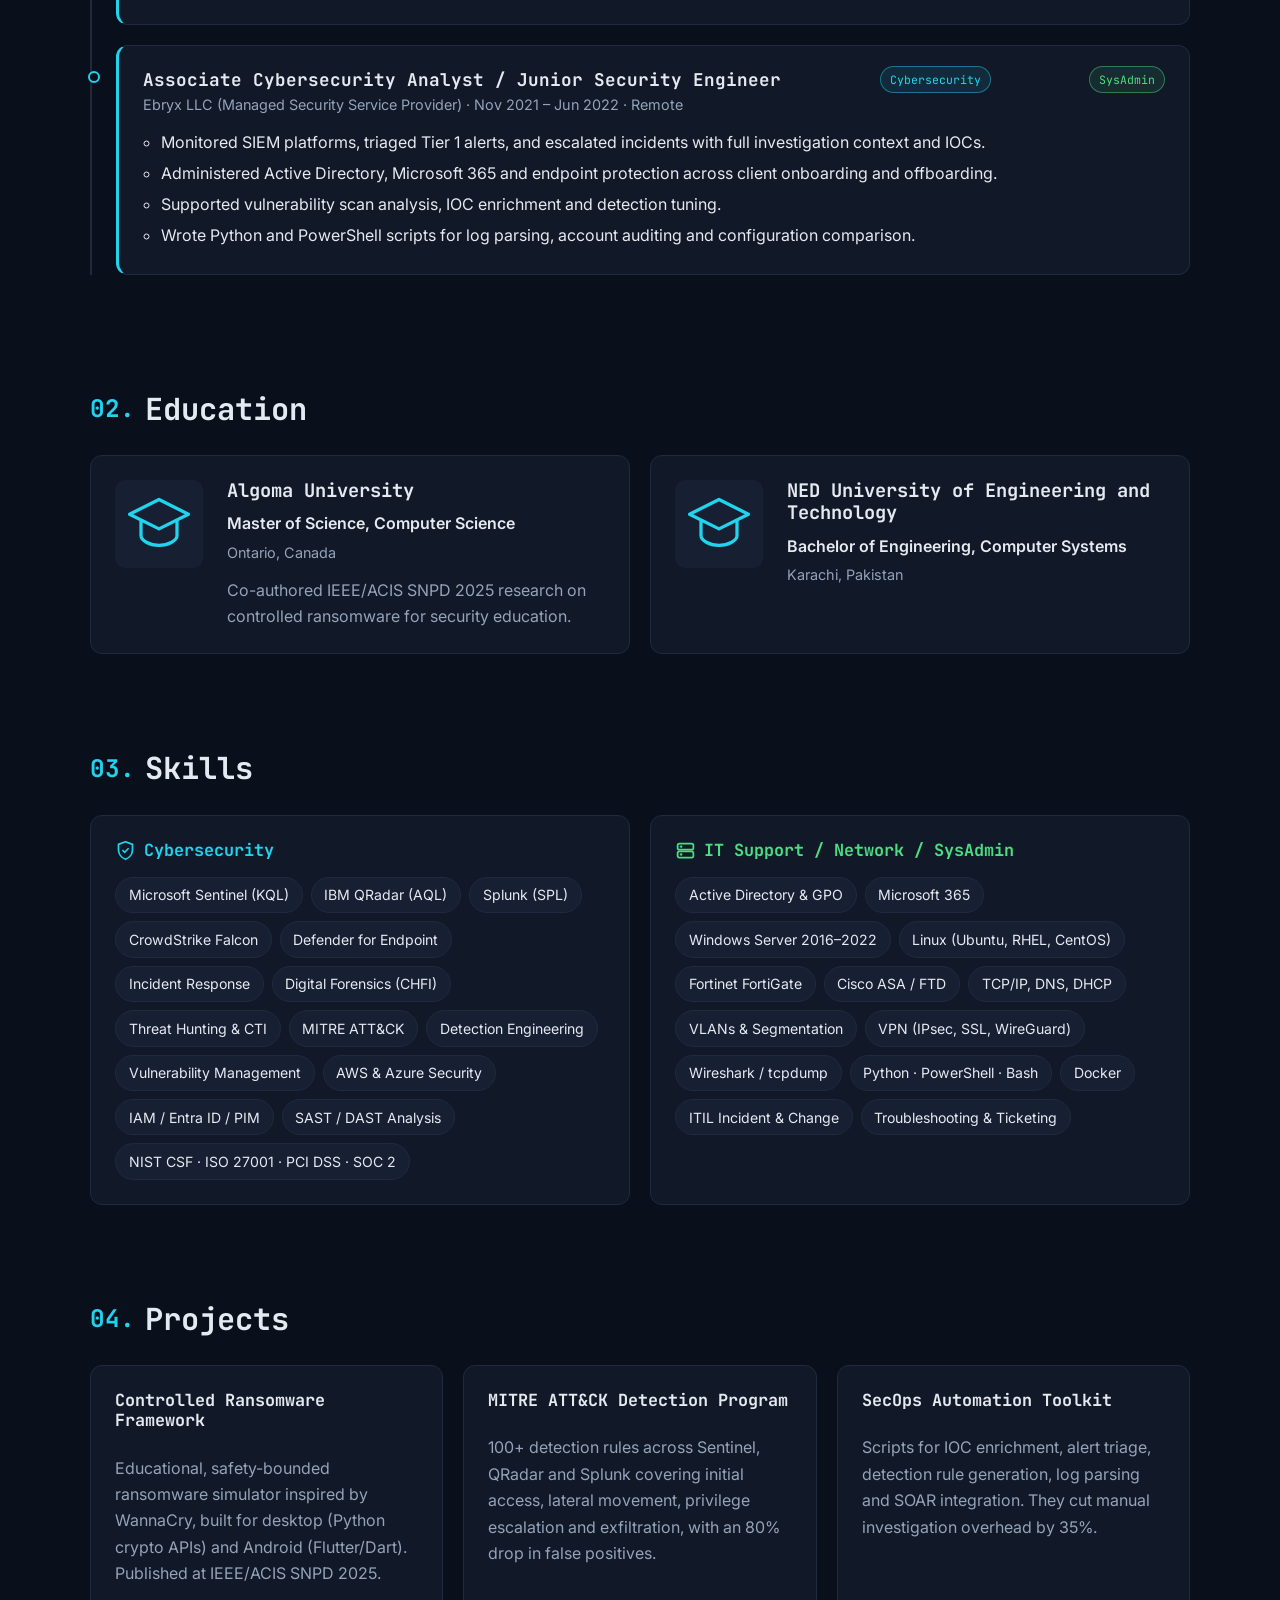
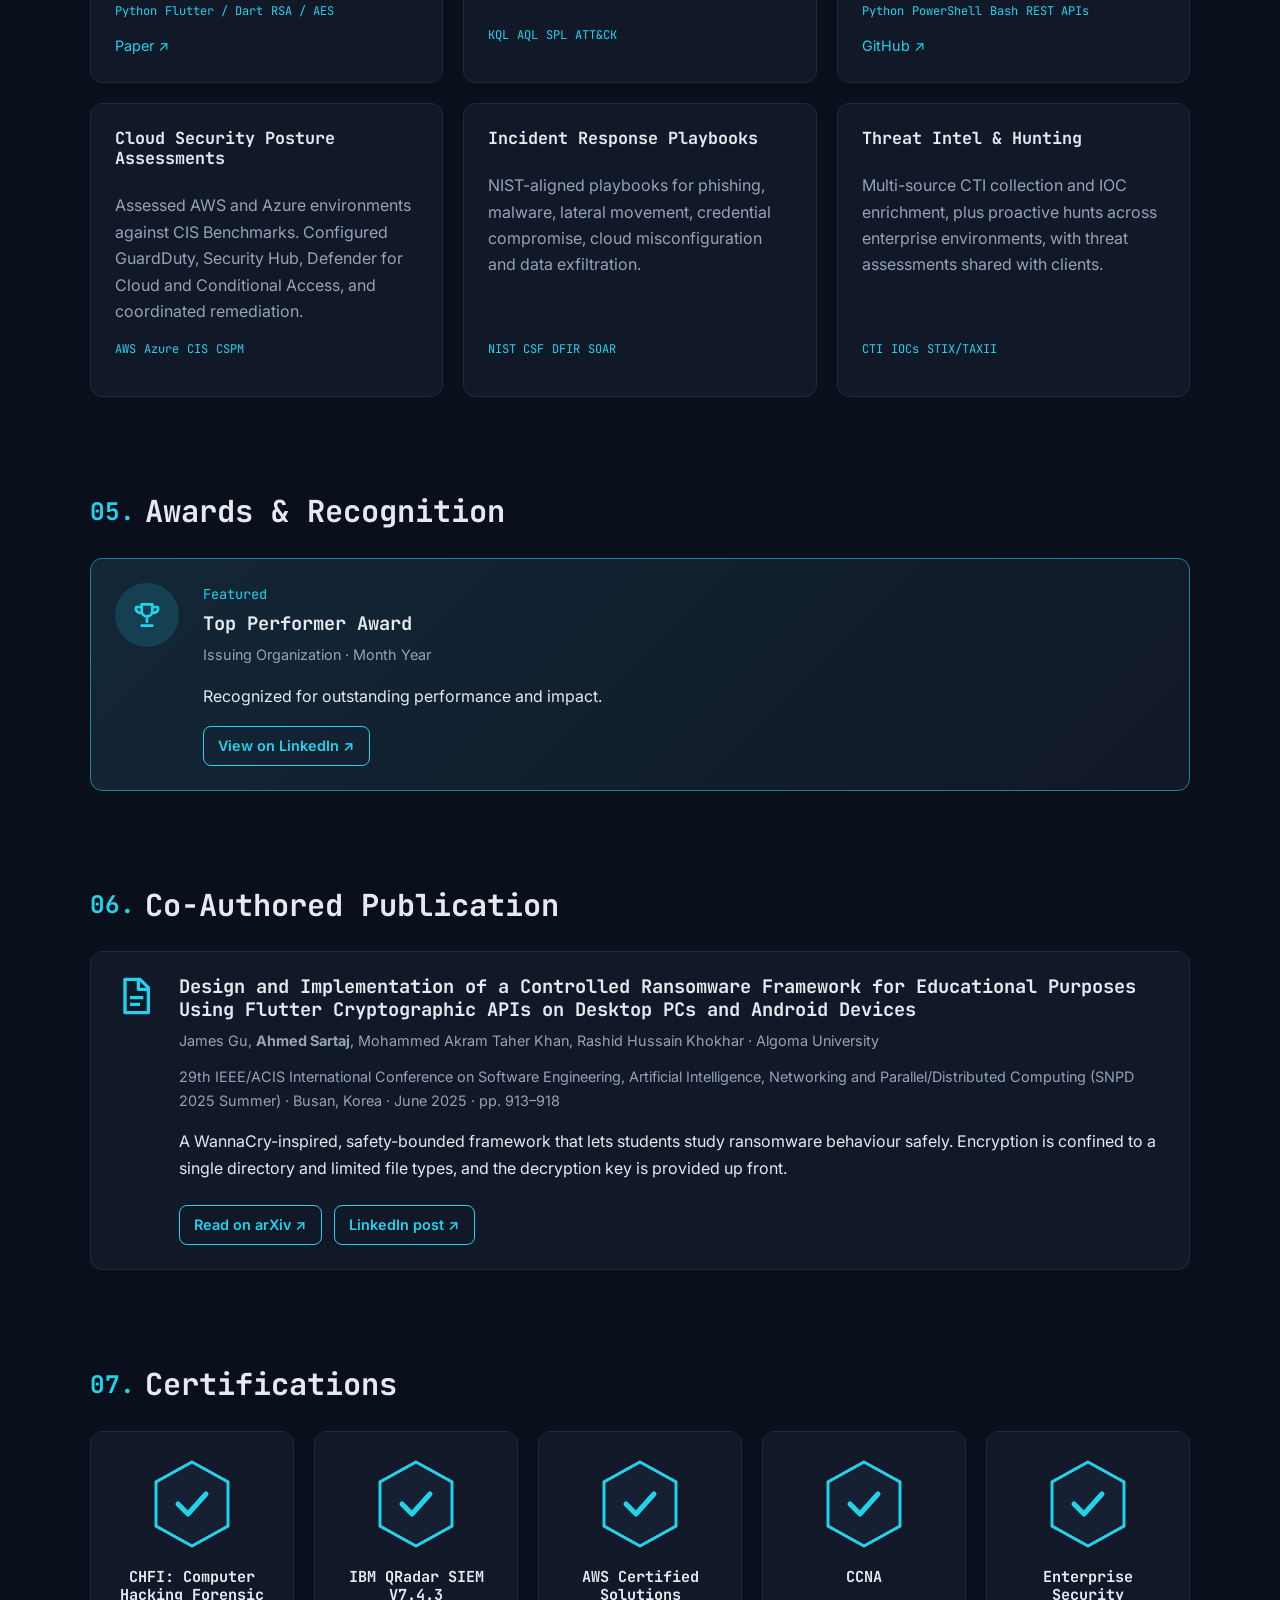
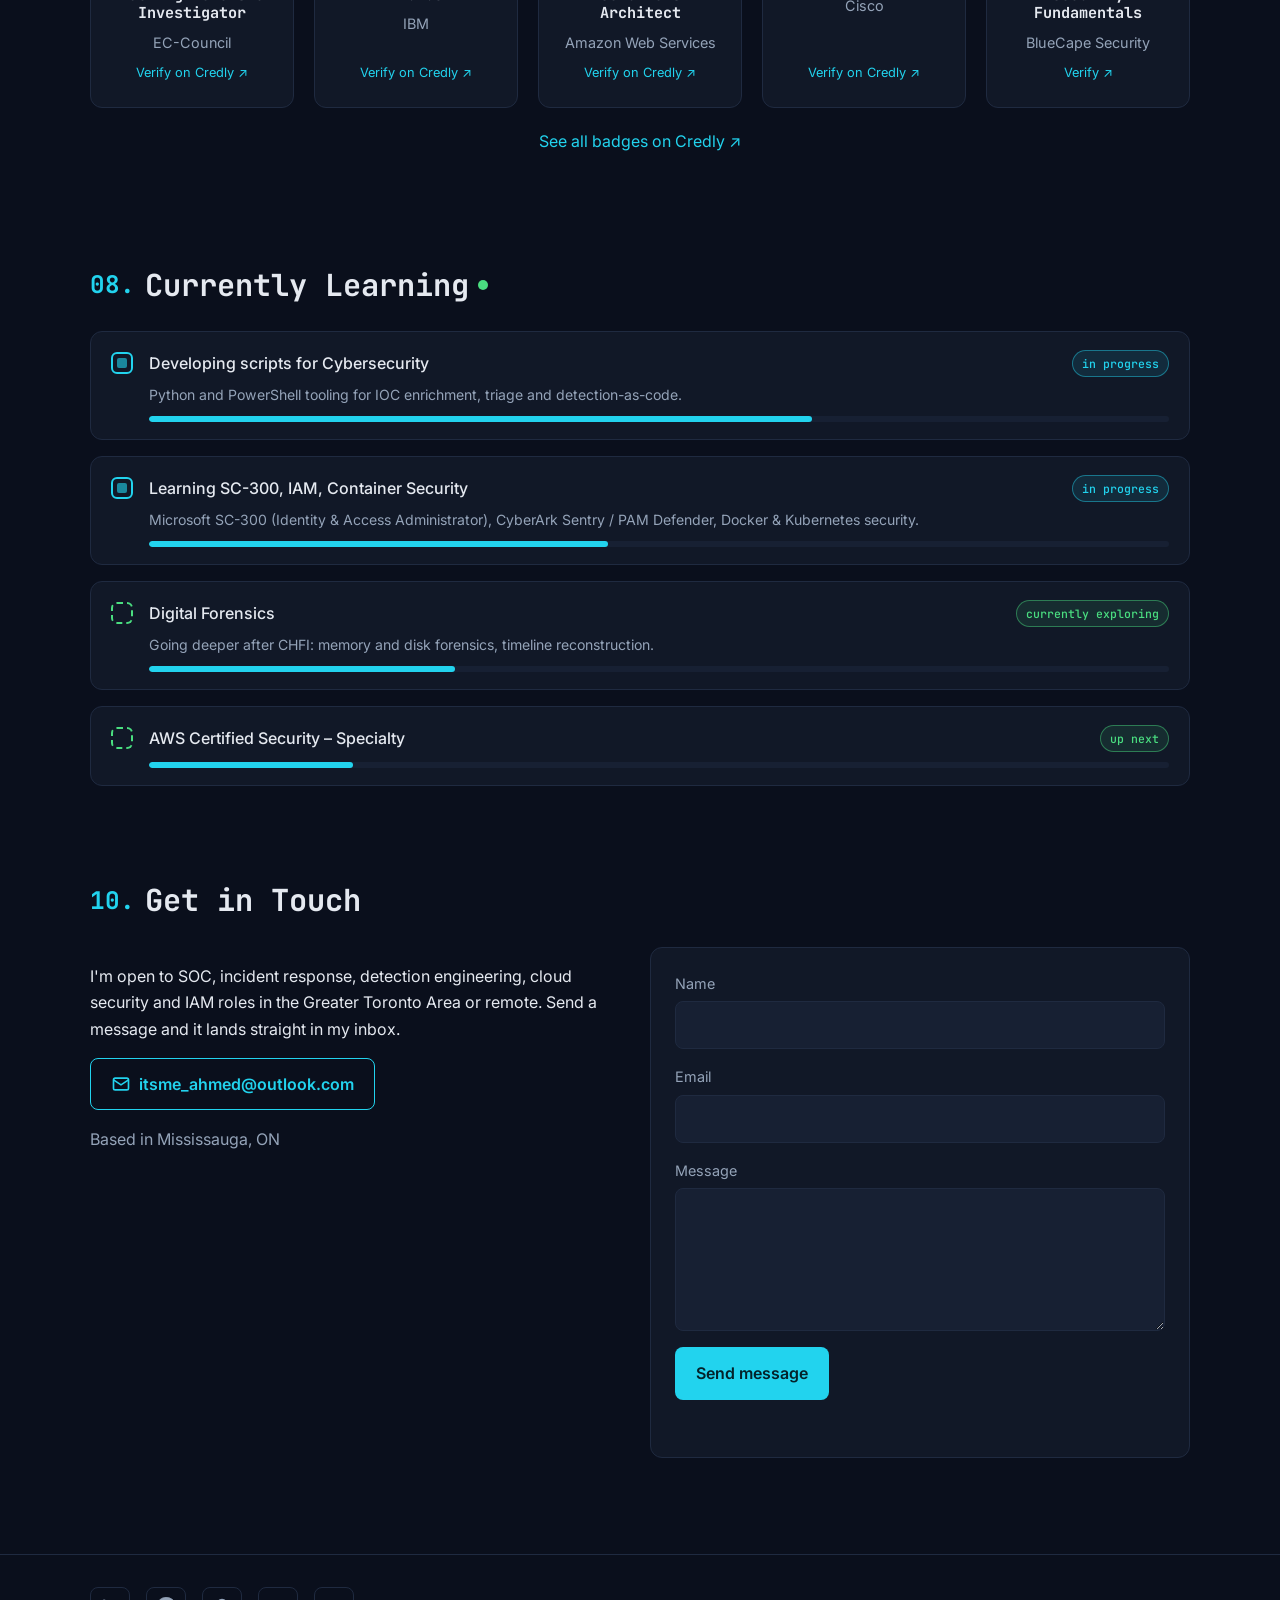
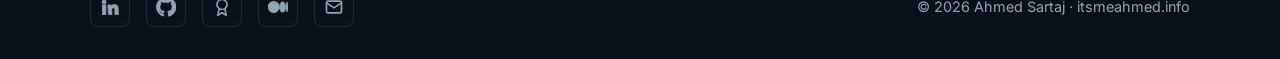
==== commit 66b18676: "Fill in portfolio content from CV and publication - Real name, headline, highlight stats and contact" ====
--- a/index.html
+++ b/index.html
@@ -3,17 +3,19 @@
 <head>
   <meta charset="utf-8">
   <meta name="viewport" content="width=device-width, initial-scale=1">
-  <title>Ahmed — Cybersecurity &amp; IT Infrastructure</title>
-  <meta name="description" content="Portfolio of Ahmed — Cybersecurity, IT Support, and Network &amp; Systems Administration. Experience, certifications, projects and contact.">
+  <title>Ahmed Sartaj — Cybersecurity &amp; IT Infrastructure</title>
+  <meta name="description" content="Ahmed Sartaj, Cybersecurity Analyst in Mississauga, ON: SOC operations, incident response, detection engineering, cloud security and IT infrastructure. MSc Computer Science.">
   <link rel="canonical" href="https://itsmeahmed.info/">
   <meta name="theme-color" content="#0a0f1c">
 
   <!-- Open Graph / social preview -->
-  <meta property="og:type" content="website">
+  <meta property="og:type" content="profile">
   <meta property="og:url" content="https://itsmeahmed.info/">
-  <meta property="og:title" content="Ahmed — Cybersecurity &amp; IT Infrastructure">
-  <meta property="og:description" content="Cybersecurity | IT Support | Network &amp; Systems Administration">
+  <meta property="og:title" content="Ahmed Sartaj — Cybersecurity &amp; IT Infrastructure">
+  <meta property="og:description" content="SOC Operations · Incident Response · Detection Engineering · Cloud Security · IT &amp; Network Administration">
   <meta property="og:image" content="https://itsmeahmed.info/assets/img/og-image.png">
+  <meta property="profile:first_name" content="Ahmed">
+  <meta property="profile:last_name" content="Sartaj">
   <meta name="twitter:card" content="summary_large_image">
 
   <link rel="icon" href="assets/img/favicon.svg" type="image/svg+xml">
@@ -26,14 +28,17 @@
   {
     "@context": "https://schema.org",
     "@type": "Person",
-    "name": "Ahmed",
+    "name": "Ahmed Sartaj",
     "url": "https://itsmeahmed.info/",
-    "jobTitle": "Cybersecurity & IT Infrastructure Professional",
+    "jobTitle": "Cybersecurity Analyst",
+    "address": { "@type": "PostalAddress", "addressLocality": "Mississauga", "addressRegion": "ON", "addressCountry": "CA" },
+    "alumniOf": [
+      { "@type": "CollegeOrUniversity", "name": "Algoma University" },
+      { "@type": "CollegeOrUniversity", "name": "NED University of Engineering and Technology" }
+    ],
     "sameAs": [
-      "https://www.linkedin.com/in/YOUR-LINKEDIN",
-      "https://github.com/YOUR-GITHUB",
-      "https://www.credly.com/users/YOUR-CREDLY",
-      "https://medium.com/@YOUR-MEDIUM"
+      "https://www.linkedin.com/in/ahmedsartaj",
+      "https://github.com/MalcomX21"
     ]
   }
   </script>
@@ -55,8 +60,8 @@
         <li><a href="#experience">Experience</a></li>
         <li><a href="#skills">Skills</a></li>
         <li><a href="#projects">Projects</a></li>
+        <li><a href="#publication">Research</a></li>
         <li><a href="#certifications">Certs</a></li>
-        <li><a href="#testimonials">Testimonials</a></li>
         <li><a href="#contact">Contact</a></li>
         <li>
           <button class="theme-toggle" type="button" aria-label="Toggle light/dark theme">
@@ -72,19 +77,24 @@
     <!-- ============ HERO ============ -->
     <section class="hero container" id="top">
       <div class="hero-text reveal">
-        <p class="eyebrow">// hello, world</p>
-        <!-- TODO: full name -->
-        <h1>Ahmed <span class="accent">[Last Name]</span></h1>
+        <p class="eyebrow">// hello, world. I'm</p>
+        <h1>Ahmed <span class="accent">Sartaj</span></h1>
         <p class="tagline">Cybersecurity <span aria-hidden="true">|</span> IT Support <span aria-hidden="true">|</span> Network &amp; Systems Administration</p>
-        <p class="value-prop">I keep systems running and keep threats out, with hands-on work on both sides of the infrastructure.</p>
+        <p class="value-prop">I detect, investigate and contain threats in enterprise environments, and I keep the infrastructure underneath them running.</p>
+        <ul class="hero-stats" aria-label="Highlights">
+          <li><strong>3+ yrs</strong><span>MSSP SOC experience</span></li>
+          <li><strong>100+</strong><span>ATT&amp;CK-mapped detections</span></li>
+          <li><strong>80%</strong><span>fewer false positives</span></li>
+          <li><strong>3,400+</strong><span>users protected</span></li>
+        </ul>
         <div class="cta-row">
           <a class="btn btn-primary" href="#contact">Get in Touch</a>
-          <a class="btn btn-ghost" href="assets/resume/Ahmed-Resume.pdf" target="_blank" rel="noopener">View Resume / CV</a>
+          <a class="btn btn-ghost" href="assets/resume/Ahmed-Sartaj-Resume.pdf" target="_blank" rel="noopener">View Resume / CV</a>
         </div>
       </div>
       <div class="hero-photo reveal">
-        <!-- TODO: replace with your photo at assets/img/profile.jpg -->
-        <img src="assets/img/profile-placeholder.svg" alt="Portrait of Ahmed" width="320" height="320">
+        <!-- TODO: add your photo as assets/img/profile.jpg and update src below -->
+        <img src="assets/img/profile-placeholder.svg" alt="Portrait of Ahmed Sartaj" width="320" height="320">
       </div>
     </section>
 
@@ -97,30 +107,43 @@
       </div>
 
       <ol class="timeline">
-        <!-- TODO: replace with real roles. Use class "track-sec" or "track-it" on each <li>. -->
+        <li class="timeline-item track-it reveal">
+          <div class="timeline-head">
+            <h3>Service Advisor (IT &amp; Technical Support)</h3>
+            <span class="tag tag-it">IT Support</span>
+          </div>
+          <p class="meta">Canadian Tire · Oct 2024 – Present · Mississauga, ON</p>
+          <ul>
+            <li>Handle 40+ support cases a week: ticketing, troubleshooting, hardware and software diagnostics, and escalation.</li>
+            <li>Raised the resolution rate by 25% and cut average resolution time by 20% through disciplined ticket lifecycle management.</li>
+            <li>Explain technical findings and recommendations clearly to non-technical customers and stakeholders.</li>
+          </ul>
+        </li>
         <li class="timeline-item track-sec reveal">
           <div class="timeline-head">
-            <h3>Security Analyst</h3>
+            <h3>Cybersecurity Analyst / Security Engineer</h3>
             <span class="tag tag-sec">Cybersecurity</span>
           </div>
-          <p class="meta">Company Name · Jan 2024 – Present · City, Country</p>
+          <p class="meta">Ebryx LLC (Managed Security Service Provider) · Jun 2022 – Sep 2024 · Remote</p>
           <ul>
-            <li>Monitored and triaged SIEM alerts, cutting mean time to respond by X%.</li>
-            <li>Ran vulnerability scans and drove remediation across N endpoints.</li>
-            <li>Hardened IAM policies and enforced MFA/conditional access.</li>
+            <li>Triaged and investigated 60+ daily alerts across Microsoft Sentinel, IBM QRadar, Splunk, CrowdStrike Falcon and Defender for 3,400+ users, meeting 30–60 minute SLAs in a 24/7 SOC.</li>
+            <li>Engineered 100+ MITRE ATT&amp;CK-mapped detections in KQL, AQL and SPL, cutting false-positive escalations by 80% and breach exposure by 70%.</li>
+            <li>Led incident response and digital forensics engagements end to end, from containment through root cause analysis and post-incident reporting.</li>
+            <li>Automated IOC enrichment, triage and log parsing with Python, PowerShell and Bash, reducing manual investigation effort by 35%.</li>
           </ul>
         </li>
-        <li class="timeline-item track-it reveal">
+        <li class="timeline-item track-sec reveal">
           <div class="timeline-head">
-            <h3>IT Support / Systems Administrator</h3>
-            <span class="tag tag-it">IT / Network / SysAdmin</span>
-          </div>
-          <p class="meta">Company Name · Jun 2021 – Dec 2023 · City, Country</p>
+            <h3>Associate Cybersecurity Analyst / Junior Security Engineer</h3>
+            <span class="tag tag-sec">Cybersecurity</span>
+            <span class="tag tag-it">SysAdmin</span>
+          </div>
+          <p class="meta">Ebryx LLC (Managed Security Service Provider) · Nov 2021 – Jun 2022 · Remote</p>
           <ul>
-            <li>Administered Active Directory, Group Policy and Microsoft 365 for N users.</li>
-            <li>Configured and maintained switches, VLANs, firewalls and VPN access.</li>
-            <li>Resolved Tier 1–2 tickets with a 95%+ satisfaction rating.</li>
-            <li>Automated onboarding/offboarding with PowerShell scripts.</li>
+            <li>Monitored SIEM platforms, triaged Tier 1 alerts, and escalated incidents with full investigation context and IOCs.</li>
+            <li>Administered Active Directory, Microsoft 365 and endpoint protection across client onboarding and offboarding.</li>
+            <li>Supported vulnerability scan analysis, IOC enrichment and detection tuning.</li>
+            <li>Wrote Python and PowerShell scripts for log parsing, account auditing and configuration comparison.</li>
           </ul>
         </li>
       </ol>
@@ -129,16 +152,29 @@
     <!-- ============ EDUCATION ============ -->
     <section class="section container" id="education" aria-labelledby="education-h">
       <h2 id="education-h" class="section-title"><span class="num">02.</span> Education</h2>
-      <article class="card edu-card reveal">
-        <!-- TODO: university logo at assets/img/university-logo.png -->
-        <img class="edu-logo" src="assets/img/university-placeholder.svg" alt="University logo" width="88" height="88" loading="lazy">
-        <div>
-          <h3>University Name</h3>
-          <p class="degree">Bachelor of Science in Information Technology / Cybersecurity</p>
-          <p class="meta">2017 – 2021 · GPA: 3.x / 4.0</p>
-          <p class="coursework"><strong>Relevant coursework:</strong> Network Security, Operating Systems, Cryptography, Digital Forensics.</p>
-        </div>
-      </article>
+      <div class="grid-2">
+        <article class="card edu-card reveal">
+          <!-- TODO: university logo at assets/img/algoma-logo.png -->
+          <img class="edu-logo" src="assets/img/university-placeholder.svg" alt="Algoma University logo" width="88" height="88" loading="lazy">
+          <div>
+            <h3>Algoma University</h3>
+            <p class="degree">Master of Science, Computer Science</p>
+            <!-- TODO: add years, e.g. <p class="meta">2024 – 2025 · Ontario, Canada</p> -->
+            <p class="meta">Ontario, Canada</p>
+            <p class="coursework">Co-authored IEEE/ACIS SNPD 2025 research on controlled ransomware for security education.</p>
+          </div>
+        </article>
+        <article class="card edu-card reveal">
+          <!-- TODO: university logo at assets/img/ned-logo.png -->
+          <img class="edu-logo" src="assets/img/university-placeholder.svg" alt="NED University of Engineering and Technology logo" width="88" height="88" loading="lazy">
+          <div>
+            <h3>NED University of Engineering and Technology</h3>
+            <p class="degree">Bachelor of Engineering, Computer Systems</p>
+            <!-- TODO: add years -->
+            <p class="meta">Karachi, Pakistan</p>
+          </div>
+        </article>
+      </div>
     </section>
 
     <!-- ============ SKILLS ============ -->
@@ -148,17 +184,21 @@
         <article class="card skill-group reveal">
           <h3><svg class="icon" aria-hidden="true"><use href="#i-shield"/></svg> Cybersecurity</h3>
           <ul class="pills">
-            <li>SIEM (Splunk / Sentinel)</li><li>Threat Detection</li><li>Incident Response</li>
-            <li>IAM / Entra ID</li><li>Vulnerability Management</li><li>EDR</li>
-            <li>Phishing Analysis</li><li>Security Hardening</li><li>Python / PowerShell</li>
+            <li>Microsoft Sentinel (KQL)</li><li>IBM QRadar (AQL)</li><li>Splunk (SPL)</li>
+            <li>CrowdStrike Falcon</li><li>Defender for Endpoint</li><li>Incident Response</li>
+            <li>Digital Forensics (CHFI)</li><li>Threat Hunting &amp; CTI</li><li>MITRE ATT&amp;CK</li>
+            <li>Detection Engineering</li><li>Vulnerability Management</li><li>AWS &amp; Azure Security</li>
+            <li>IAM / Entra ID / PIM</li><li>SAST / DAST Analysis</li><li>NIST CSF · ISO 27001 · PCI DSS · SOC 2</li>
           </ul>
         </article>
         <article class="card skill-group reveal">
           <h3><svg class="icon" aria-hidden="true"><use href="#i-server"/></svg> IT Support / Network / SysAdmin</h3>
           <ul class="pills pills-it">
-            <li>Active Directory</li><li>Group Policy</li><li>Microsoft 365</li>
-            <li>Windows Server</li><li>Linux Administration</li><li>TCP/IP, DNS, DHCP</li>
-            <li>VLANs &amp; Routing</li><li>Firewalls &amp; VPN</li><li>Troubleshooting</li>
+            <li>Active Directory &amp; GPO</li><li>Microsoft 365</li><li>Windows Server 2016–2022</li>
+            <li>Linux (Ubuntu, RHEL, CentOS)</li><li>Fortinet FortiGate</li><li>Cisco ASA / FTD</li>
+            <li>TCP/IP, DNS, DHCP</li><li>VLANs &amp; Segmentation</li><li>VPN (IPsec, SSL, WireGuard)</li>
+            <li>Wireshark / tcpdump</li><li>Python · PowerShell · Bash</li><li>Docker</li>
+            <li>ITIL Incident &amp; Change</li><li>Troubleshooting &amp; Ticketing</li>
           </ul>
         </article>
       </div>
@@ -166,26 +206,39 @@
 
     <!-- ============ PROJECTS ============ -->
     <section class="section container" id="projects" aria-labelledby="projects-h">
-      <h2 id="projects-h" class="section-title"><span class="num">04.</span> Side Projects</h2>
+      <h2 id="projects-h" class="section-title"><span class="num">04.</span> Projects</h2>
       <div class="grid-3">
-        <!-- TODO: replace with real projects -->
-        <article class="card project reveal">
-          <h3>Home SOC Lab</h3>
-          <p>Virtualized lab with a SIEM, Windows domain and attack simulation to build and test detection rules.</p>
-          <ul class="stack"><li>Wazuh</li><li>Sysmon</li><li>Proxmox</li></ul>
-          <p class="links"><a href="https://github.com/YOUR-GITHUB/home-soc-lab" target="_blank" rel="noopener">GitHub ↗</a> <a href="https://medium.com/@YOUR-MEDIUM" target="_blank" rel="noopener">Write-up ↗</a></p>
-        </article>
-        <article class="card project reveal">
-          <h3>AD Hygiene Auditor</h3>
-          <p>PowerShell script that reports stale accounts, weak password policies and risky group memberships.</p>
-          <ul class="stack"><li>PowerShell</li><li>Active Directory</li></ul>
-          <p class="links"><a href="https://github.com/YOUR-GITHUB/ad-auditor" target="_blank" rel="noopener">GitHub ↗</a></p>
-        </article>
-        <article class="card project reveal">
-          <h3>Log Triage Toolkit</h3>
-          <p>Python utilities to parse, enrich and flag suspicious entries in auth and firewall logs.</p>
-          <ul class="stack"><li>Python</li><li>Regex</li><li>Threat Intel APIs</li></ul>
-          <p class="links"><a href="https://github.com/YOUR-GITHUB/log-triage" target="_blank" rel="noopener">GitHub ↗</a></p>
+        <article class="card project reveal">
+          <h3>Controlled Ransomware Framework</h3>
+          <p>Educational, safety-bounded ransomware simulator inspired by WannaCry, built for desktop (Python crypto APIs) and Android (Flutter/Dart). Published at IEEE/ACIS SNPD 2025.</p>
+          <ul class="stack"><li>Python</li><li>Flutter / Dart</li><li>RSA / AES</li></ul>
+          <p class="links"><a href="https://arxiv.org/abs/2508.11939" target="_blank" rel="noopener">Paper ↗</a></p>
+        </article>
+        <article class="card project reveal">
+          <h3>MITRE ATT&amp;CK Detection Program</h3>
+          <p>100+ detection rules across Sentinel, QRadar and Splunk covering initial access, lateral movement, privilege escalation and exfiltration, with an 80% drop in false positives.</p>
+          <ul class="stack"><li>KQL</li><li>AQL</li><li>SPL</li><li>ATT&amp;CK</li></ul>
+        </article>
+        <article class="card project reveal">
+          <h3>SecOps Automation Toolkit</h3>
+          <p>Scripts for IOC enrichment, alert triage, detection rule generation, log parsing and SOAR integration. They cut manual investigation overhead by 35%.</p>
+          <ul class="stack"><li>Python</li><li>PowerShell</li><li>Bash</li><li>REST APIs</li></ul>
+          <p class="links"><a href="https://github.com/MalcomX21" target="_blank" rel="noopener">GitHub ↗</a></p>
+        </article>
+        <article class="card project reveal">
+          <h3>Cloud Security Posture Assessments</h3>
+          <p>Assessed AWS and Azure environments against CIS Benchmarks. Configured GuardDuty, Security Hub, Defender for Cloud and Conditional Access, and coordinated remediation.</p>
+          <ul class="stack"><li>AWS</li><li>Azure</li><li>CIS</li><li>CSPM</li></ul>
+        </article>
+        <article class="card project reveal">
+          <h3>Incident Response Playbooks</h3>
+          <p>NIST-aligned playbooks for phishing, malware, lateral movement, credential compromise, cloud misconfiguration and data exfiltration.</p>
+          <ul class="stack"><li>NIST CSF</li><li>DFIR</li><li>SOAR</li></ul>
+        </article>
+        <article class="card project reveal">
+          <h3>Threat Intel &amp; Hunting</h3>
+          <p>Multi-source CTI collection and IOC enrichment, plus proactive hunts across enterprise environments, with threat assessments shared with clients.</p>
+          <ul class="stack"><li>CTI</li><li>IOCs</li><li>STIX/TAXII</li></ul>
         </article>
       </div>
     </section>
@@ -198,9 +251,10 @@
         <div>
           <p class="eyebrow">Featured</p>
           <h3>Top Performer Award</h3>
+          <!-- TODO: issuing organization, date, description and LinkedIn post URL -->
           <p class="meta">Issuing Organization · Month Year</p>
-          <p>Recognized for outstanding performance and impact. <!-- TODO: short description --></p>
-          <a class="btn btn-ghost btn-sm" href="https://www.linkedin.com/posts/YOUR-AWARD-POST" target="_blank" rel="noopener">View LinkedIn post ↗</a>
+          <p>Recognized for outstanding performance and impact.</p>
+          <a class="btn btn-ghost btn-sm" href="https://www.linkedin.com/in/ahmedsartaj/recent-activity/all/" target="_blank" rel="noopener">View on LinkedIn ↗</a>
         </div>
       </article>
     </section>
@@ -211,9 +265,14 @@
       <article class="card publication reveal">
         <svg class="icon pub-icon" aria-hidden="true"><use href="#i-doc"/></svg>
         <div>
-          <h3>Publication Title</h3>
-          <p class="meta">Ahmed, Co-Author Name, Co-Author Name · Journal / Publisher · Year</p>
-          <a class="btn btn-ghost btn-sm" href="https://doi.org/YOUR-DOI" target="_blank" rel="noopener">Read publication ↗</a>
+          <h3>Design and Implementation of a Controlled Ransomware Framework for Educational Purposes Using Flutter Cryptographic APIs on Desktop PCs and Android Devices</h3>
+          <p class="meta">James Gu, <strong>Ahmed Sartaj</strong>, Mohammed Akram Taher Khan, Rashid Hussain Khokhar · Algoma University</p>
+          <p class="meta">29th IEEE/ACIS International Conference on Software Engineering, Artificial Intelligence, Networking and Parallel/Distributed Computing (SNPD 2025 Summer) · Busan, Korea · June 2025 · pp. 913–918</p>
+          <p>A WannaCry-inspired, safety-bounded framework that lets students study ransomware behaviour safely. Encryption is confined to a single directory and limited file types, and the decryption key is provided up front.</p>
+          <div class="cta-row">
+            <a class="btn btn-ghost btn-sm" href="https://arxiv.org/abs/2508.11939" target="_blank" rel="noopener">Read on arXiv ↗</a>
+            <a class="btn btn-ghost btn-sm" href="https://www.linkedin.com/posts/ahmedsartaj_cybersecurity-ransomware-flutter-share-7363766344820908034-2CiK/" target="_blank" rel="noopener">LinkedIn post ↗</a>
+          </div>
         </div>
       </article>
     </section>
@@ -222,59 +281,83 @@
     <section class="section container" id="certifications" aria-labelledby="certifications-h">
       <h2 id="certifications-h" class="section-title"><span class="num">07.</span> Certifications</h2>
       <div class="cert-grid">
-        <!-- TODO: put badge images in assets/img/badges/ and link each to its Credly badge URL -->
-        <a class="card cert reveal" href="https://www.credly.com/badges/YOUR-BADGE-ID" target="_blank" rel="noopener">
-          <img src="assets/img/badges/badge-placeholder.svg" alt="CompTIA Security+ badge" width="96" height="96" loading="lazy">
-          <h3>CompTIA Security+</h3>
-          <p class="meta">CompTIA · 2024</p>
+        <!-- TODO: save each badge image to assets/img/badges/ and replace the Credly URLs with your badge links -->
+        <a class="card cert reveal" href="https://www.credly.com/users/YOUR-CREDLY" target="_blank" rel="noopener">
+          <img src="assets/img/badges/badge-placeholder.svg" alt="CHFI badge" width="96" height="96" loading="lazy">
+          <h3>CHFI: Computer Hacking Forensic Investigator</h3>
+          <p class="meta">EC-Council</p>
           <span class="verify">Verify on Credly ↗</span>
         </a>
-        <a class="card cert reveal" href="https://www.credly.com/badges/YOUR-BADGE-ID" target="_blank" rel="noopener">
-          <img src="assets/img/badges/badge-placeholder.svg" alt="Microsoft SC-900 badge" width="96" height="96" loading="lazy">
-          <h3>Microsoft SC-900</h3>
-          <p class="meta">Microsoft · 2024</p>
+        <a class="card cert reveal" href="https://www.credly.com/users/YOUR-CREDLY" target="_blank" rel="noopener">
+          <img src="assets/img/badges/badge-placeholder.svg" alt="IBM QRadar SIEM badge" width="96" height="96" loading="lazy">
+          <h3>IBM QRadar SIEM V7.4.3</h3>
+          <p class="meta">IBM</p>
           <span class="verify">Verify on Credly ↗</span>
         </a>
-        <a class="card cert reveal" href="https://www.credly.com/badges/YOUR-BADGE-ID" target="_blank" rel="noopener">
-          <img src="assets/img/badges/badge-placeholder.svg" alt="CCNA badge" width="96" height="96" loading="lazy">
-          <h3>Cisco CCNA</h3>
-          <p class="meta">Cisco · 2023</p>
+        <a class="card cert reveal" href="https://www.credly.com/users/YOUR-CREDLY" target="_blank" rel="noopener">
+          <img src="assets/img/badges/badge-placeholder.svg" alt="AWS Certified Solutions Architect badge" width="96" height="96" loading="lazy">
+          <h3>AWS Certified Solutions Architect</h3>
+          <p class="meta">Amazon Web Services</p>
           <span class="verify">Verify on Credly ↗</span>
         </a>
+        <a class="card cert reveal" href="https://www.credly.com/users/YOUR-CREDLY" target="_blank" rel="noopener">
+          <img src="assets/img/badges/badge-placeholder.svg" alt="Cisco CCNA badge" width="96" height="96" loading="lazy">
+          <h3>CCNA</h3>
+          <p class="meta">Cisco</p>
+          <span class="verify">Verify on Credly ↗</span>
+        </a>
+        <a class="card cert reveal" href="https://www.credly.com/users/YOUR-CREDLY" target="_blank" rel="noopener">
+          <img src="assets/img/badges/badge-placeholder.svg" alt="Enterprise Security Fundamentals badge" width="96" height="96" loading="lazy">
+          <h3>Enterprise Security Fundamentals</h3>
+          <p class="meta">BlueCape Security</p>
+          <span class="verify">Verify ↗</span>
+        </a>
       </div>
       <p class="center"><a href="https://www.credly.com/users/YOUR-CREDLY" target="_blank" rel="noopener">See all badges on Credly ↗</a></p>
     </section>
 
     <!-- ============ CURRENTLY LEARNING ============ -->
+    <!-- Progress is set with --p and aria-valuenow on each item. -->
     <section class="section container" id="learning" aria-labelledby="learning-h">
       <h2 id="learning-h" class="section-title"><span class="num">08.</span> Currently Learning <span class="live-dot" aria-hidden="true"></span></h2>
       <ul class="checklist">
-        <li class="reveal" style="--p:60%">
+        <li class="reveal" style="--p:65%">
           <span class="check in-progress" aria-hidden="true"></span>
           <div class="check-body">
             <div class="check-head"><span>Developing scripts for Cybersecurity</span><span class="tag tag-sec">in progress</span></div>
-            <div class="bar" role="progressbar" aria-label="Scripting progress" aria-valuenow="60" aria-valuemin="0" aria-valuemax="100"><span></span></div>
-          </div>
-        </li>
-        <li class="reveal" style="--p:40%">
+            <p class="check-note">Python and PowerShell tooling for IOC enrichment, triage and detection-as-code.</p>
+            <div class="bar" role="progressbar" aria-label="Security scripting progress" aria-valuenow="65" aria-valuemin="0" aria-valuemax="100"><span></span></div>
+          </div>
+        </li>
+        <li class="reveal" style="--p:45%">
           <span class="check in-progress" aria-hidden="true"></span>
           <div class="check-body">
             <div class="check-head"><span>Learning SC-300, IAM, Container Security</span><span class="tag tag-sec">in progress</span></div>
-            <div class="bar" role="progressbar" aria-label="SC-300, IAM and container security progress" aria-valuenow="40" aria-valuemin="0" aria-valuemax="100"><span></span></div>
+            <p class="check-note">Microsoft SC-300 (Identity &amp; Access Administrator), CyberArk Sentry / PAM Defender, Docker &amp; Kubernetes security.</p>
+            <div class="bar" role="progressbar" aria-label="SC-300, IAM and container security progress" aria-valuenow="45" aria-valuemin="0" aria-valuemax="100"><span></span></div>
+          </div>
+        </li>
+        <li class="reveal" style="--p:30%">
+          <span class="check exploring" aria-hidden="true"></span>
+          <div class="check-body">
+            <div class="check-head"><span>Digital Forensics</span><span class="tag tag-it">currently exploring</span></div>
+            <p class="check-note">Going deeper after CHFI: memory and disk forensics, timeline reconstruction.</p>
+            <div class="bar" role="progressbar" aria-label="Digital forensics progress" aria-valuenow="30" aria-valuemin="0" aria-valuemax="100"><span></span></div>
           </div>
         </li>
         <li class="reveal" style="--p:20%">
           <span class="check exploring" aria-hidden="true"></span>
           <div class="check-body">
-            <div class="check-head"><span>Digital Forensics</span><span class="tag tag-it">currently exploring</span></div>
-            <div class="bar" role="progressbar" aria-label="Digital forensics progress" aria-valuenow="20" aria-valuemin="0" aria-valuemax="100"><span></span></div>
+            <div class="check-head"><span>AWS Certified Security – Specialty</span><span class="tag tag-it">up next</span></div>
+            <div class="bar" role="progressbar" aria-label="AWS Security Specialty progress" aria-valuenow="20" aria-valuemin="0" aria-valuemax="100"><span></span></div>
           </div>
         </li>
       </ul>
     </section>
 
     <!-- ============ TESTIMONIALS ============ -->
-    <!-- Content is loaded at runtime from data-source (see README → "Managing testimonials"). -->
+    <!-- Content is loaded at runtime from data-source (see README → "Managing testimonials").
+         The section hides itself automatically when there are no visible testimonials. -->
     <section class="section container" id="testimonials" aria-labelledby="testimonials-h" data-source="data/testimonials.json">
       <h2 id="testimonials-h" class="section-title"><span class="num">09.</span> Testimonials</h2>
       <div class="carousel" tabindex="0" aria-label="Testimonials, scroll horizontally">
@@ -291,12 +374,13 @@
       <h2 id="contact-h" class="section-title"><span class="num">10.</span> Get in Touch</h2>
       <div class="grid-2 contact-grid">
         <div class="reveal">
-          <p>Open to roles, collaborations and a good security conversation. The form below goes straight to my inbox.</p>
+          <p>I'm open to SOC, incident response, detection engineering, cloud security and IAM roles in the Greater Toronto Area or remote. Send a message and it lands straight in my inbox.</p>
           <p><a class="btn btn-ghost" href="mailto:itsme_ahmed@outlook.com"><svg class="icon" aria-hidden="true"><use href="#i-mail"/></svg> itsme_ahmed@outlook.com</a></p>
-          <!-- Optional: booking link (Calendly, Microsoft Bookings, etc.) -->
-          <p><a href="https://calendly.com/YOUR-LINK" target="_blank" rel="noopener">Book a 20-minute call ↗</a></p>
+          <p class="muted">Based in Mississauga, ON</p>
+          <!-- Optional: booking link (Calendly, Microsoft Bookings, etc.)
+          <p><a href="https://calendly.com/YOUR-LINK" target="_blank" rel="noopener">Book a 20-minute call ↗</a></p> -->
         </div>
-        <!-- TODO: replace YOUR_FORM_ID with your Formspree form ID -->
+        <!-- TODO: replace YOUR_FORM_ID with your Formspree form ID (see README) -->
         <form class="card contact-form reveal" action="https://formspree.io/f/YOUR_FORM_ID" method="POST">
           <label>Name <input type="text" name="name" required autocomplete="name"></label>
           <label>Email <input type="email" name="email" required autocomplete="email"></label>
@@ -313,13 +397,14 @@
   <footer class="site-footer">
     <div class="container footer-inner">
       <ul class="socials">
-        <li><a href="https://www.linkedin.com/in/YOUR-LINKEDIN" target="_blank" rel="noopener" aria-label="LinkedIn"><svg class="icon"><use href="#i-linkedin"/></svg></a></li>
-        <li><a href="https://github.com/YOUR-GITHUB" target="_blank" rel="noopener" aria-label="GitHub"><svg class="icon"><use href="#i-github"/></svg></a></li>
-        <li><a href="https://x.com/YOUR-X" target="_blank" rel="noopener" aria-label="X (Twitter)"><svg class="icon"><use href="#i-x"/></svg></a></li>
+        <li><a href="https://www.linkedin.com/in/ahmedsartaj" target="_blank" rel="noopener" aria-label="LinkedIn"><svg class="icon"><use href="#i-linkedin"/></svg></a></li>
+        <li><a href="https://github.com/MalcomX21" target="_blank" rel="noopener" aria-label="GitHub"><svg class="icon"><use href="#i-github"/></svg></a></li>
+        <!-- TODO: replace with your Credly and Medium profile URLs; add X if you use it -->
         <li><a href="https://www.credly.com/users/YOUR-CREDLY" target="_blank" rel="noopener" aria-label="Credly"><svg class="icon"><use href="#i-badge"/></svg></a></li>
         <li><a href="https://medium.com/@YOUR-MEDIUM" target="_blank" rel="noopener" aria-label="Medium"><svg class="icon"><use href="#i-medium"/></svg></a></li>
+        <li><a href="mailto:itsme_ahmed@outlook.com" aria-label="Email"><svg class="icon"><use href="#i-mail"/></svg></a></li>
       </ul>
-      <p>© <span id="year">2026</span> Ahmed · itsmeahmed.info</p>
+      <p>© <span id="year">2026</span> Ahmed Sartaj · itsmeahmed.info</p>
     </div>
   </footer>
 
@@ -331,9 +416,8 @@
     <symbol id="i-doc" viewBox="0 0 24 24"><path d="M6 2h9l5 5v15H6z M14 2v6h6 M9 13h8 M9 17h6" fill="none" stroke="currentColor" stroke-width="2" stroke-linejoin="round"/></symbol>
     <symbol id="i-mail" viewBox="0 0 24 24"><rect x="3" y="5" width="18" height="14" rx="2" fill="none" stroke="currentColor" stroke-width="2"/><path d="M3 7l9 6 9-6" fill="none" stroke="currentColor" stroke-width="2"/></symbol>
     <symbol id="i-badge" viewBox="0 0 24 24"><circle cx="12" cy="9" r="6" fill="none" stroke="currentColor" stroke-width="2"/><path d="M8.5 14l-1.5 8 5-3 5 3-1.5-8" fill="none" stroke="currentColor" stroke-width="2" stroke-linejoin="round"/></symbol>
-    <symbol id="i-linkedin" viewBox="0 0 24 24"><path fill="currentColor" d="M4.98 3.5a2.5 2.5 0 1 1 0 5 2.5 2.5 0 0 1 0-5zM3 9.5h4V21H3zM9.5 9.5h3.8v1.6h.06c.53-1 1.83-2.06 3.77-2.06 4.03 0 4.77 2.65 4.77 6.1V21h-4v-5.2c0-1.24-.02-2.84-1.73-2.84-1.73 0-2 1.35-2 2.75V21h-4z"/></symbol>
-    <symbol id="i-github" viewBox="0 0 24 24"><path fill="currentColor" d="M12 .5A11.5 11.5 0 0 0 8.36 22.9c.58.1.79-.25.79-.56v-2c-3.2.7-3.88-1.37-3.88-1.37-.52-1.33-1.28-1.69-1.28-1.69-1.05-.71.08-.7.08-.7 1.16.08 1.77 1.19 1.77 1.19 1.03 1.77 2.7 1.26 3.36.96.1-.75.4-1.26.73-1.55-2.55-.29-5.24-1.28-5.24-5.69 0-1.26.45-2.29 1.19-3.1-.12-.29-.52-1.46.11-3.05 0 0 .97-.31 3.17 1.18a11 11 0 0 1 5.77 0c2.2-1.49 3.17-1.18 3.17-1.18.63 1.59.23 2.76.11 3.05.74.81 1.19 1.84 1.19 3.1 0 4.42-2.7 5.4-5.26 5.68.41.36.78 1.06.78 2.14v3.17c0 .31.21.67.8.56A11.5 11.5 0 0 0 12 .5z"/></symbol>
-    <symbol id="i-x" viewBox="0 0 24 24"><path fill="currentColor" d="M18.9 2H22l-6.8 7.8L23 22h-6.2l-4.8-6.3L6.4 22H3.3l7.3-8.3L1 2h6.3l4.4 5.8zm-1.1 18h1.7L6.3 3.9H4.5z"/></symbol>
+    <symbol id="i-linkedin" viewBox="0 0 24 24"><path fill="currentColor" d="M4.98 3.5a2.5 2.5 0 1 1 0 5 2.5 2.5 0 0 1 0-5zM3 9.5h4V21H3zM9.5 9.5h3.8v1.6h.06c.53-1 1.83-2.06 3.77-2.06 4.03 0 4.77 2.650 4.77 6.1V21h-4v-5.2c0-1.24-.02-2.84-1.73-2.84-1.730 0-2 1.35-2 2.75V21h-4z"/></symbol>
+    <symbol id="i-github" viewBox="0 0 24 24"><path fill="currentColor" d="M12 .5A11.5 11.5 0 0 0 8.36 22.9c.58.1.79-.25.79-.56v-2c-3.2.7-3.880-1.37-3.88-1.37-.52-1.33-1.28-1.69-1.28-1.69-1.05-.71.08-.7.08-.7 1.16.08 1.77 1.19 1.77 1.19 1.03 1.77 2.7 1.26 3.36.96.1-.75.4-1.26.73-1.55-2.55-.29-5.24-1.28-5.24-5.69 0-1.26.45-2.29 1.19-3.1-.12-.29-.52-1.46.11-3.05 0 0 .97-.31 3.17 1.18a11 11 0 0 1 5.77 0c2.2-1.49 3.17-1.18 3.17-1.18.63 1.59.23 2.76.11 3.05.74.81 1.19 1.84 1.19 3.1 0 4.42-2.7 5.4-5.26 5.68.41.36.78 1.06.78 2.14v3.17c0 .31.21.67.8.56A11.5 11.5 0 0 0 12 .5z"/></symbol>
     <symbol id="i-medium" viewBox="0 0 24 24"><path fill="currentColor" d="M13.5 12a6.75 6.75 0 1 1-13.5 0 6.75 6.75 0 0 1 13.5 0zM20.9 12c0 3.54-1.51 6.42-3.38 6.42S14.15 15.54 14.15 12s1.51-6.42 3.37-6.42 3.38 2.88 3.38 6.42zM24 12c0 3.17-.53 5.75-1.19 5.75s-1.19-2.58-1.19-5.75.53-5.75 1.19-5.75S24 8.83 24 12z"/></symbol>
   </svg>
 
--- a/assets/css/style.css
+++ b/assets/css/style.css
@@ -113,12 +113,17 @@
 .eyebrow { font-family: var(--font-head); color: var(--accent); font-size: .85rem; margin: 0 0 .5rem; }
 
 /* ========== Hero ========== */
-.hero { display: grid; grid-template-columns: 1.4fr 1fr; gap: 3rem; align-items: center; min-height: calc(100vh - 64px); padding: 3rem 0; }
+.hero { display: grid; grid-template-columns: 1.4fr 1fr; gap: 3rem; align-items: center; min-height: min(calc(100vh - 64px), 860px); padding: 3rem 0; }
 .hero h1 { font-size: clamp(2.2rem, 6vw, 3.6rem); }
 .tagline { font-family: var(--font-head); color: var(--muted); font-size: clamp(.95rem, 2vw, 1.1rem); }
 .tagline span { color: var(--accent); margin: 0 .3rem; }
 .value-prop { font-size: 1.15rem; max-width: 36ch; }
 .cta-row { display: flex; flex-wrap: wrap; gap: .75rem; margin-top: 1.5rem; }
+.hero-stats { list-style: none; display: grid; grid-template-columns: repeat(4, auto); justify-content: start; gap: .5rem 2rem; margin: 1.75rem 0 0; padding: 0; }
+.hero-stats li { display: flex; flex-direction: column; }
+.hero-stats strong { font-family: var(--font-head); font-size: 1.4rem; color: var(--accent); }
+.hero-stats span { font-size: .8rem; color: var(--muted); }
+@media (max-width: 520px) { .hero-stats { grid-template-columns: repeat(2, auto); } }
 .hero-photo img { width: min(320px, 100%); aspect-ratio: 1; object-fit: cover; border-radius: 50%; margin-inline: auto; border: 2px solid var(--accent); box-shadow: 0 0 0 10px color-mix(in srgb, var(--accent) 8%, transparent); }
 @media (max-width: 820px) {
   .hero { grid-template-columns: 1fr; min-height: auto; text-align: left; gap: 2rem; }
@@ -191,6 +196,7 @@
 .check.exploring { border-color: var(--it); border-style: dashed; }
 .check-body { flex: 1; }
 .check-head { display: flex; flex-wrap: wrap; justify-content: space-between; gap: .5rem; font-weight: 500; margin-bottom: .6rem; }
+.check-note { margin: -.25rem 0 .6rem; font-size: .88rem; color: var(--muted); }
 .bar { height: 6px; border-radius: 999px; background: var(--surface-2); overflow: hidden; }
 .bar span { display: block; height: 100%; width: 0; background: var(--accent); border-radius: inherit; transition: width 1.2s ease-out; }
 .checklist > li.visible .bar span { width: var(--p); }
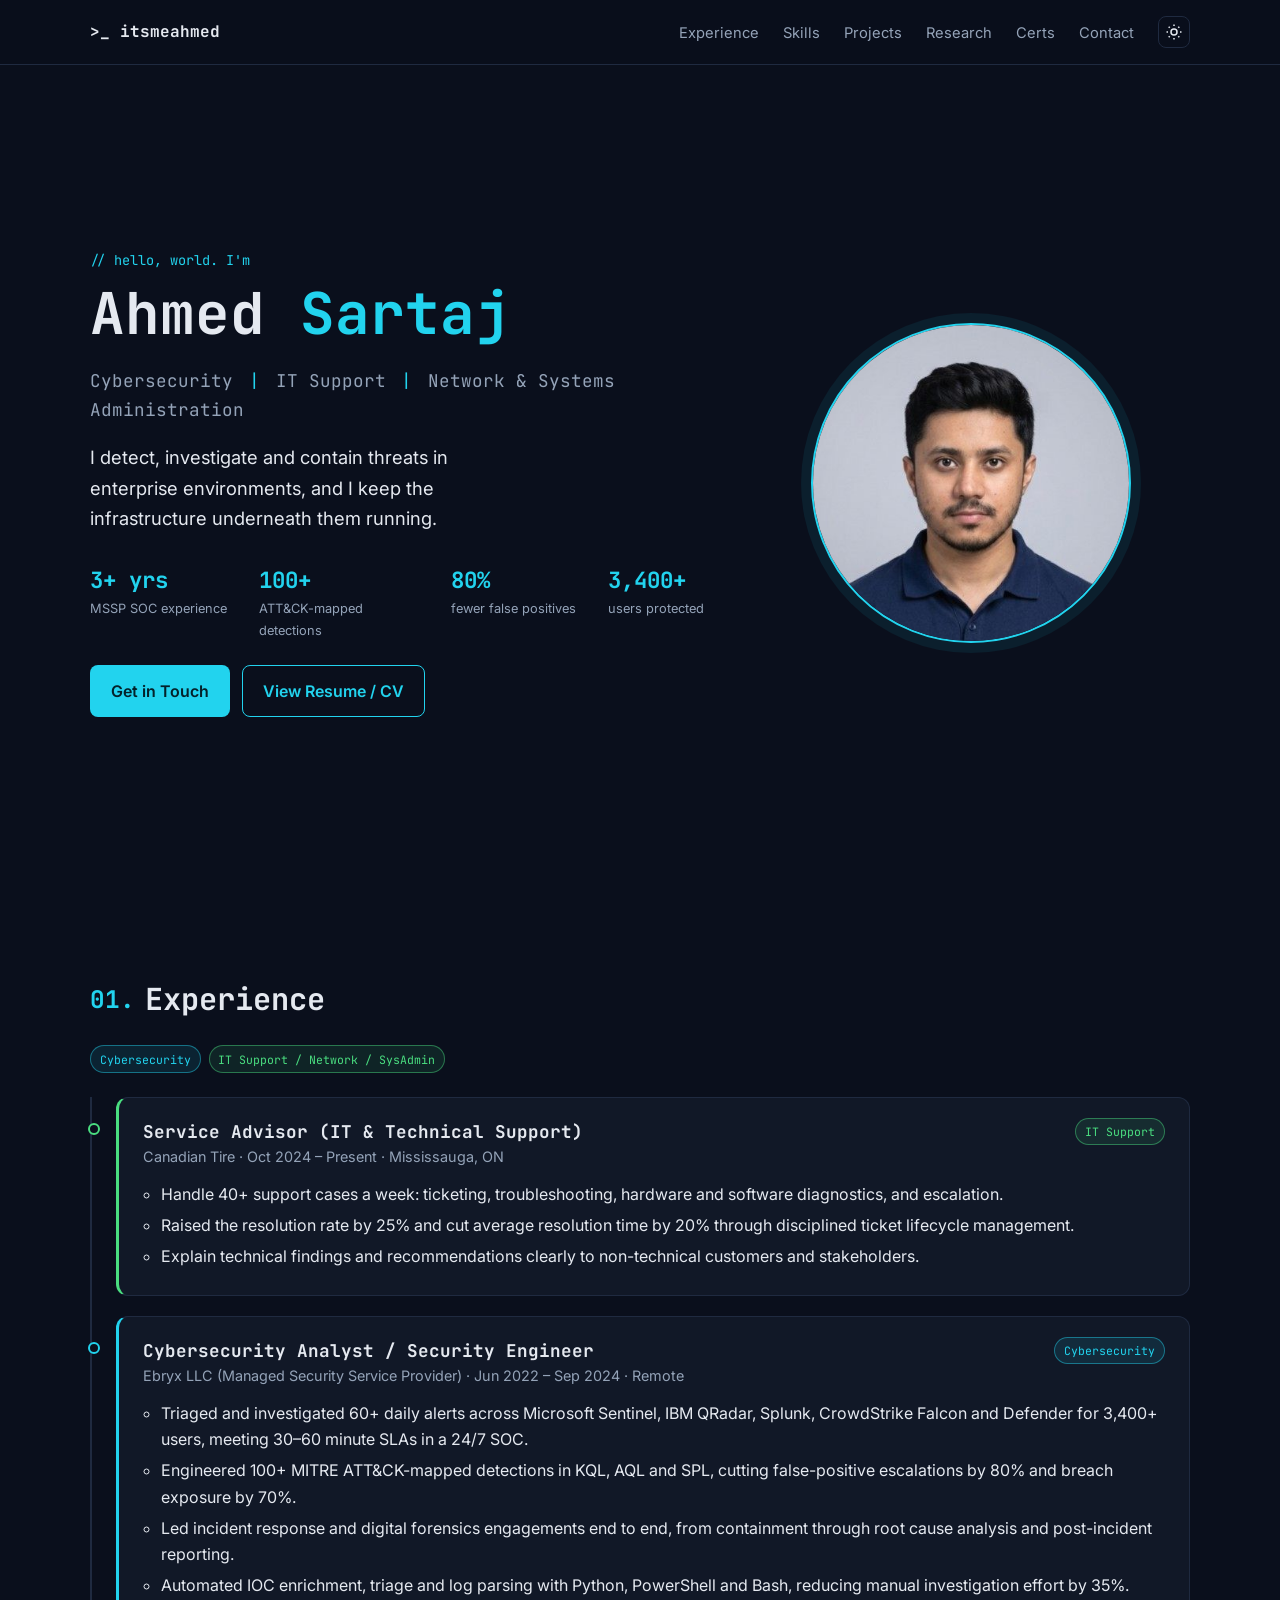
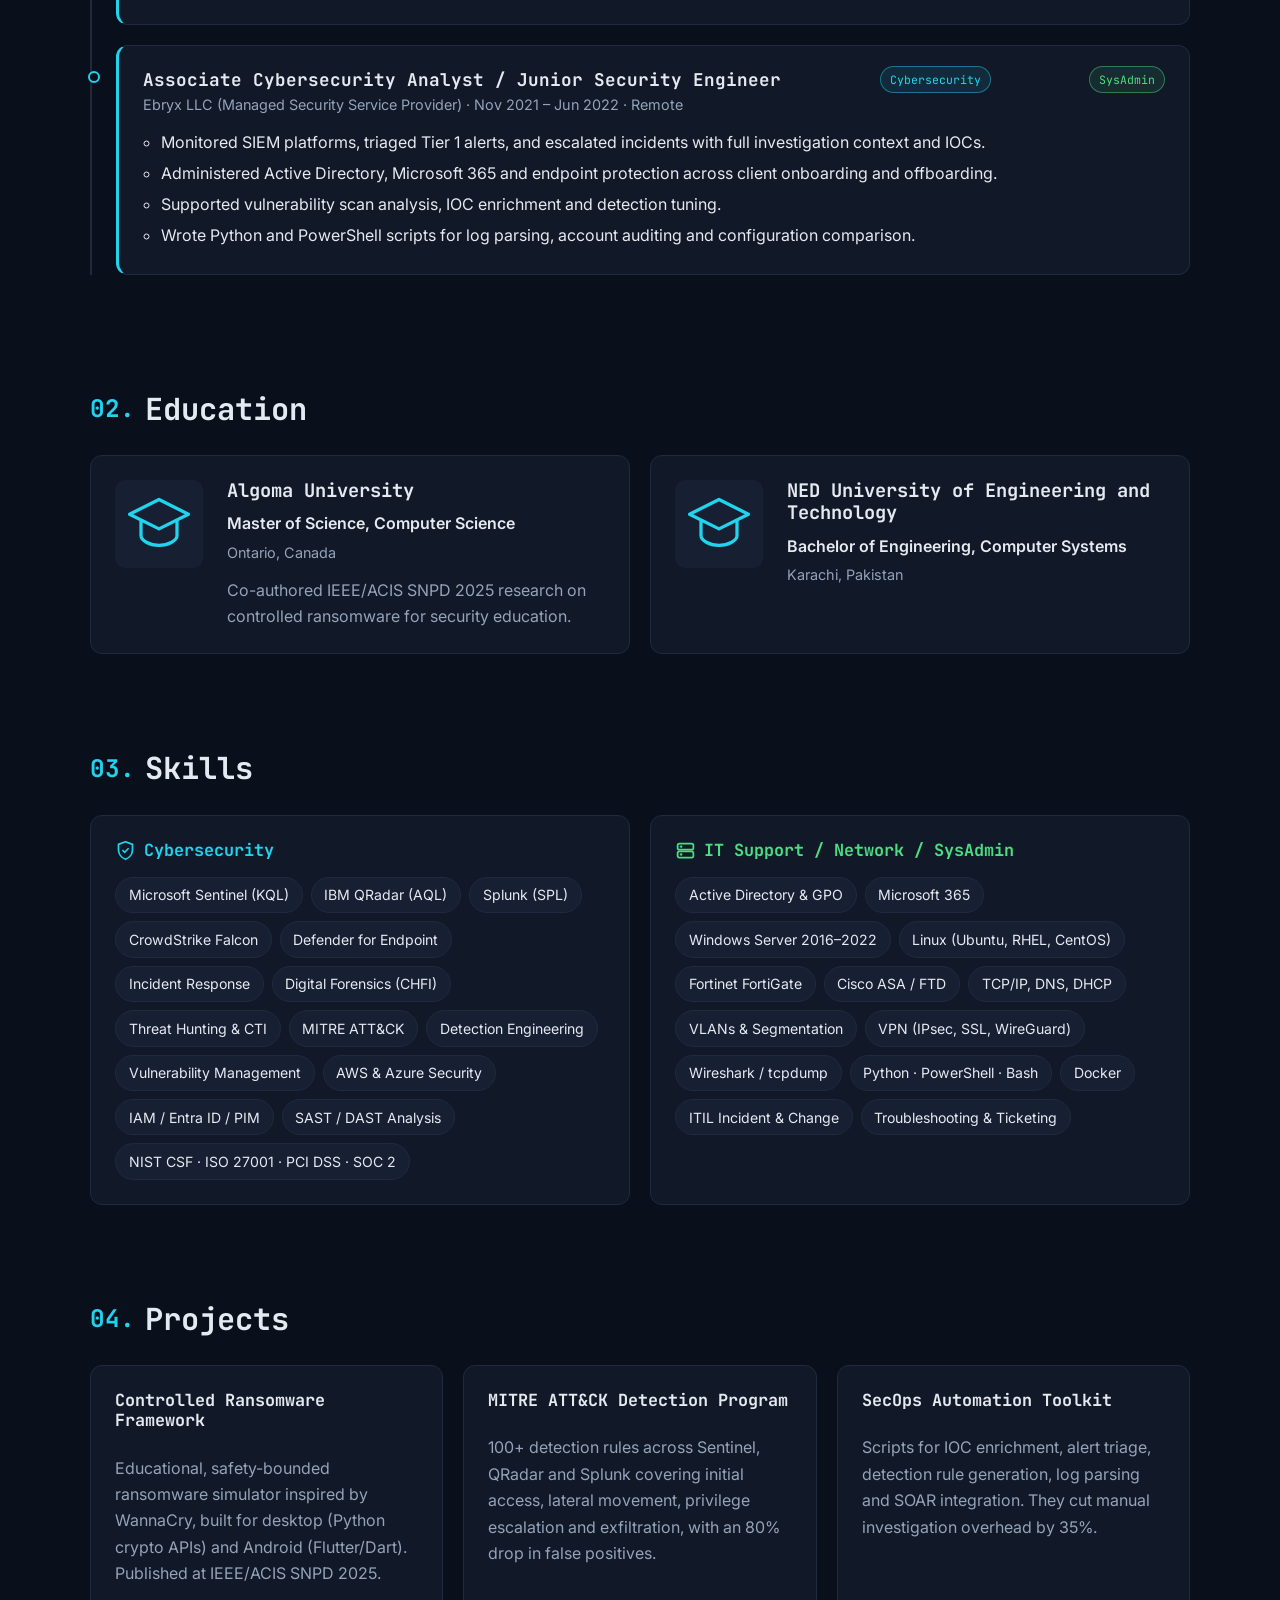
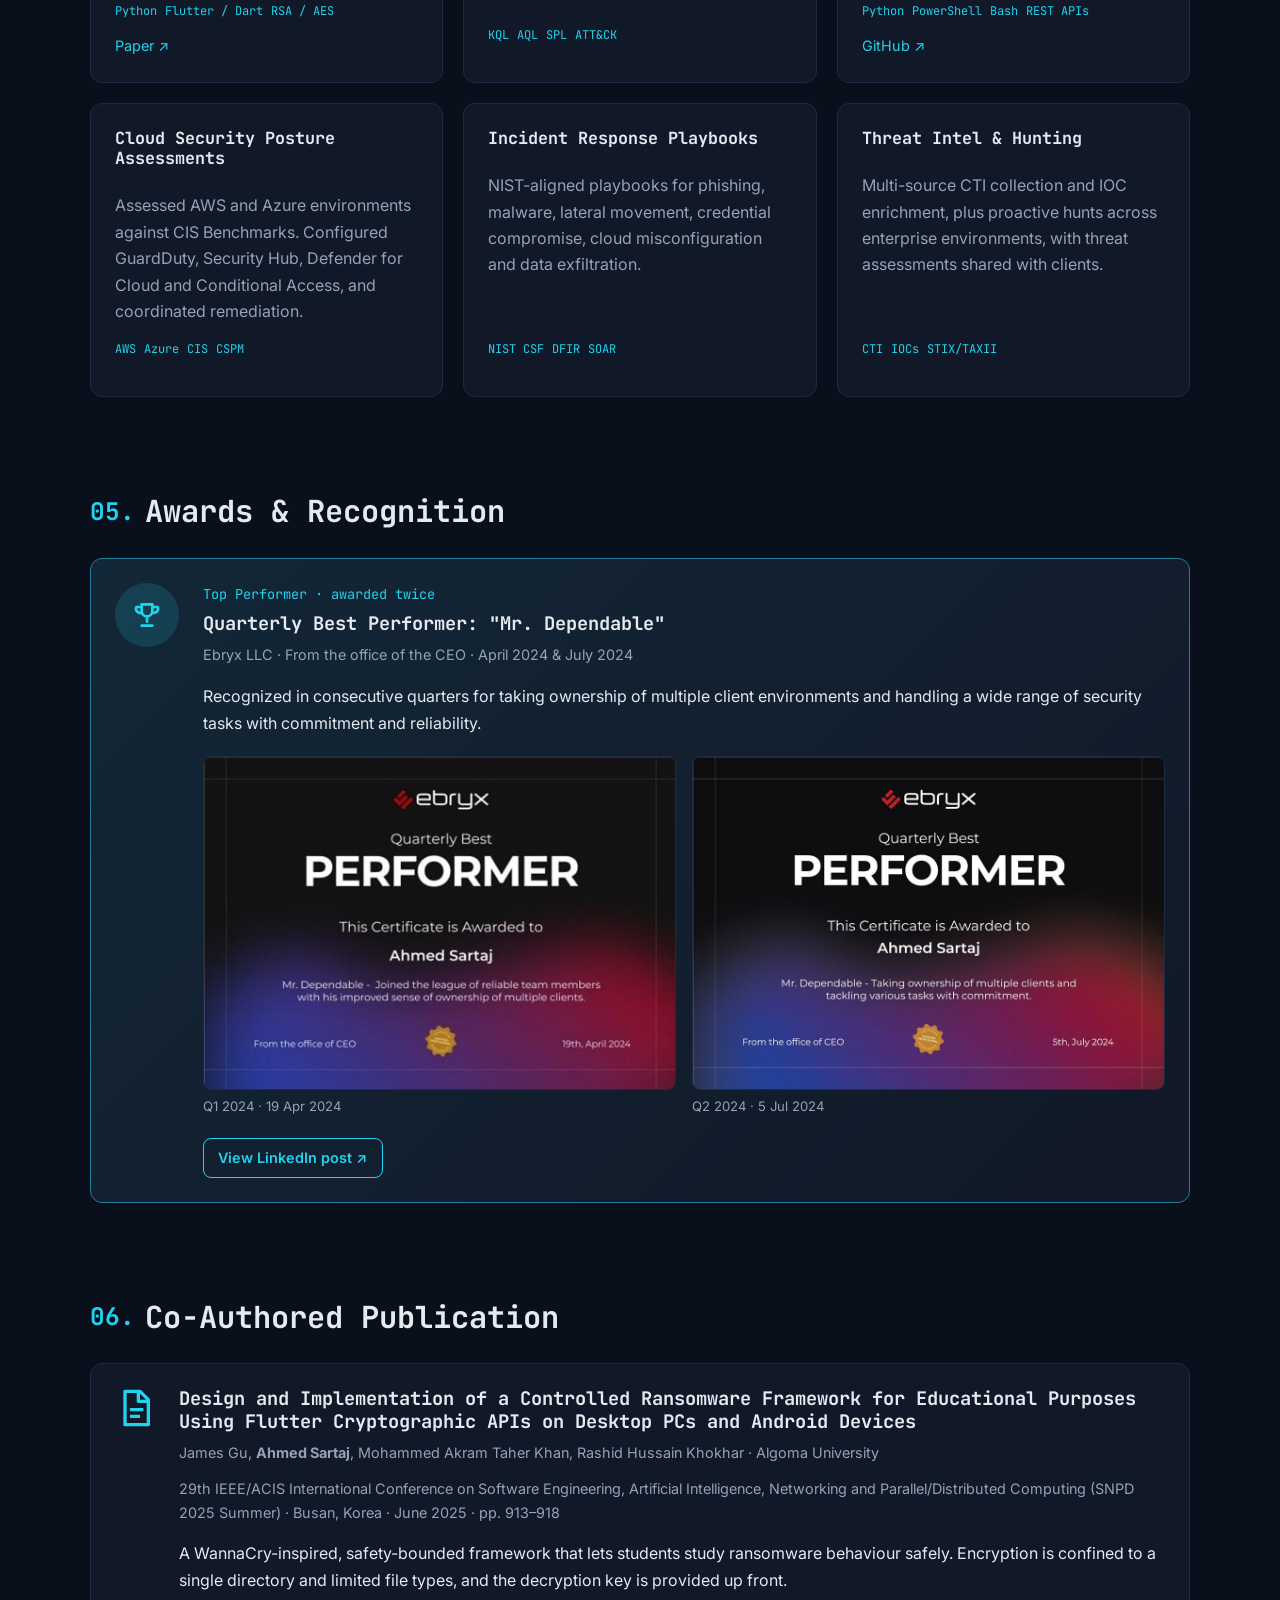
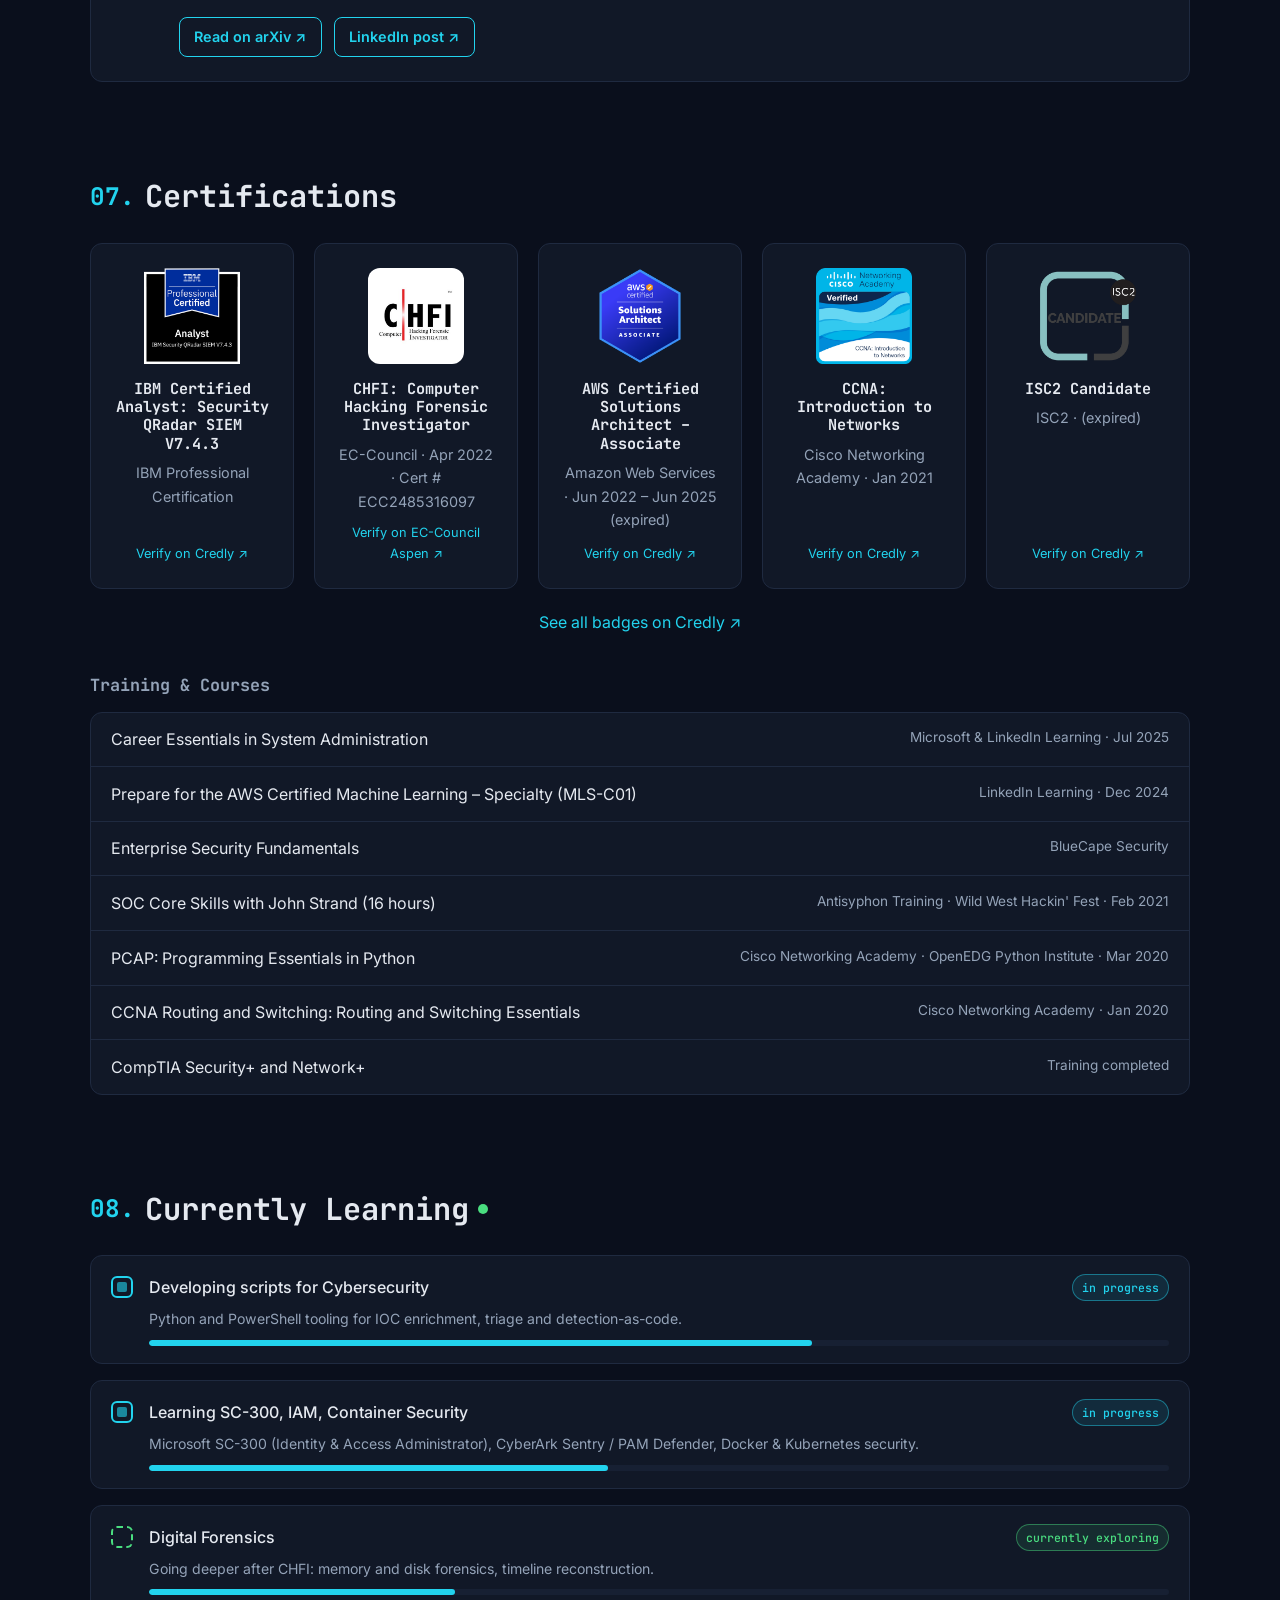
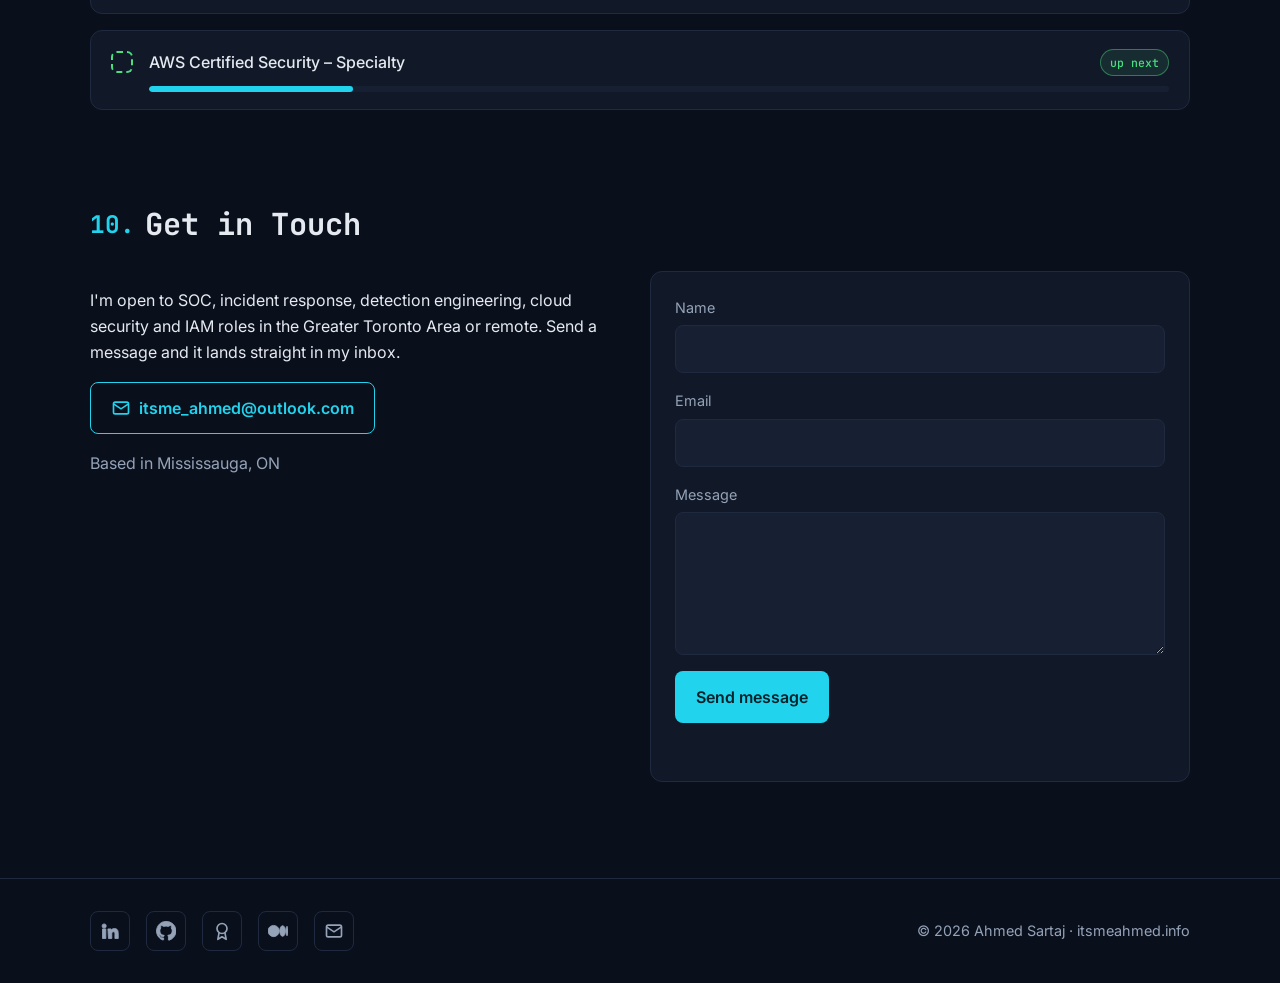
==== commit d06daa93: "Add photo, Ebryx awards, Credly badges and training - Profile photo in hero - Awards: Ebryx Quarterl" ====
--- a/index.html
+++ b/index.html
@@ -38,7 +38,8 @@
     ],
     "sameAs": [
       "https://www.linkedin.com/in/ahmedsartaj",
-      "https://github.com/MalcomX21"
+      "https://github.com/MalcomX21",
+      "https://www.credly.com/users/ahmed-sartaj.891a79eb"
     ]
   }
   </script>
@@ -93,8 +94,7 @@
         </div>
       </div>
       <div class="hero-photo reveal">
-        <!-- TODO: add your photo as assets/img/profile.jpg and update src below -->
-        <img src="assets/img/profile-placeholder.svg" alt="Portrait of Ahmed Sartaj" width="320" height="320">
+        <img src="assets/img/profile.jpg" alt="Portrait of Ahmed Sartaj" width="320" height="320">
       </div>
     </section>
 
@@ -248,13 +248,22 @@
       <h2 id="awards-h" class="section-title"><span class="num">05.</span> Awards &amp; Recognition</h2>
       <article class="card award featured reveal">
         <div class="award-badge" aria-hidden="true"><svg class="icon"><use href="#i-trophy"/></svg></div>
-        <div>
-          <p class="eyebrow">Featured</p>
-          <h3>Top Performer Award</h3>
-          <!-- TODO: issuing organization, date, description and LinkedIn post URL -->
-          <p class="meta">Issuing Organization · Month Year</p>
-          <p>Recognized for outstanding performance and impact.</p>
-          <a class="btn btn-ghost btn-sm" href="https://www.linkedin.com/in/ahmedsartaj/recent-activity/all/" target="_blank" rel="noopener">View on LinkedIn ↗</a>
+        <div class="award-body">
+          <p class="eyebrow">Top Performer · awarded twice</p>
+          <h3>Quarterly Best Performer: "Mr. Dependable"</h3>
+          <p class="meta">Ebryx LLC · From the office of the CEO · April 2024 &amp; July 2024</p>
+          <p>Recognized in consecutive quarters for taking ownership of multiple client environments and handling a wide range of security tasks with commitment and reliability.</p>
+          <div class="award-certs">
+            <a href="assets/img/awards/ebryx-best-performer-2024-04.jpg" target="_blank" rel="noopener">
+              <img src="assets/img/awards/ebryx-best-performer-2024-04.jpg" alt="Ebryx Quarterly Best Performer certificate awarded to Ahmed Sartaj, 19 April 2024" width="1000" height="704" loading="lazy">
+              <span>Q1 2024 · 19 Apr 2024</span>
+            </a>
+            <a href="assets/img/awards/ebryx-best-performer-2024-07.jpg" target="_blank" rel="noopener">
+              <img src="assets/img/awards/ebryx-best-performer-2024-07.jpg" alt="Ebryx Quarterly Best Performer certificate awarded to Ahmed Sartaj, 5 July 2024" width="1000" height="704" loading="lazy">
+              <span>Q2 2024 · 5 Jul 2024</span>
+            </a>
+          </div>
+          <a class="btn btn-ghost btn-sm" href="https://www.linkedin.com/posts/ahmedsartaj_achievementunlocked-ebryx-grateful-ugcPost-7243488572920520704-X9Jt/" target="_blank" rel="noopener">View LinkedIn post ↗</a>
         </div>
       </article>
     </section>
@@ -281,39 +290,49 @@
     <section class="section container" id="certifications" aria-labelledby="certifications-h">
       <h2 id="certifications-h" class="section-title"><span class="num">07.</span> Certifications</h2>
       <div class="cert-grid">
-        <!-- TODO: save each badge image to assets/img/badges/ and replace the Credly URLs with your badge links -->
-        <a class="card cert reveal" href="https://www.credly.com/users/YOUR-CREDLY" target="_blank" rel="noopener">
-          <img src="assets/img/badges/badge-placeholder.svg" alt="CHFI badge" width="96" height="96" loading="lazy">
-          <h3>CHFI: Computer Hacking Forensic Investigator</h3>
-          <p class="meta">EC-Council</p>
+        <a class="card cert reveal" href="https://www.credly.com/badges/df82e7fe-c406-49fa-a59b-b117f421ba21" target="_blank" rel="noopener">
+          <img src="assets/img/badges/qradar.png" alt="IBM Certified Analyst - Security QRadar SIEM V7.4.3 badge" width="96" height="96" loading="lazy">
+          <h3>IBM Certified Analyst: Security QRadar SIEM V7.4.3</h3>
+          <p class="meta">IBM Professional Certification</p>
           <span class="verify">Verify on Credly ↗</span>
         </a>
-        <a class="card cert reveal" href="https://www.credly.com/users/YOUR-CREDLY" target="_blank" rel="noopener">
-          <img src="assets/img/badges/badge-placeholder.svg" alt="IBM QRadar SIEM badge" width="96" height="96" loading="lazy">
-          <h3>IBM QRadar SIEM V7.4.3</h3>
-          <p class="meta">IBM</p>
+        <a class="card cert reveal" href="https://aspen.eccouncil.org/Verify" target="_blank" rel="noopener">
+          <img class="cert-logo" src="assets/img/badges/chfi.jpg" alt="EC-Council CHFI logo" width="96" height="96" loading="lazy">
+          <h3>CHFI: Computer Hacking Forensic Investigator</h3>
+          <p class="meta">EC-Council · Apr 2022 · Cert # ECC2485316097</p>
+          <span class="verify">Verify on EC-Council Aspen ↗</span>
+        </a>
+        <a class="card cert reveal" href="https://www.credly.com/badges/9d097981-39c8-4c0b-8838-937564684514" target="_blank" rel="noopener">
+          <img src="assets/img/badges/aws-saa.png" alt="AWS Certified Solutions Architect – Associate badge" width="96" height="96" loading="lazy">
+          <h3>AWS Certified Solutions Architect – Associate</h3>
+          <p class="meta">Amazon Web Services · Jun 2022 – Jun 2025 (expired)</p>
           <span class="verify">Verify on Credly ↗</span>
         </a>
-        <a class="card cert reveal" href="https://www.credly.com/users/YOUR-CREDLY" target="_blank" rel="noopener">
-          <img src="assets/img/badges/badge-placeholder.svg" alt="AWS Certified Solutions Architect badge" width="96" height="96" loading="lazy">
-          <h3>AWS Certified Solutions Architect</h3>
-          <p class="meta">Amazon Web Services</p>
+        <a class="card cert reveal" href="https://www.credly.com/badges/2b12ae78-650b-4364-b14b-d09f292d9d29" target="_blank" rel="noopener">
+          <img src="assets/img/badges/ccna-itn.png" alt="Cisco CCNA: Introduction to Networks badge" width="96" height="96" loading="lazy">
+          <h3>CCNA: Introduction to Networks</h3>
+          <p class="meta">Cisco Networking Academy · Jan 2021</p>
           <span class="verify">Verify on Credly ↗</span>
         </a>
-        <a class="card cert reveal" href="https://www.credly.com/users/YOUR-CREDLY" target="_blank" rel="noopener">
-          <img src="assets/img/badges/badge-placeholder.svg" alt="Cisco CCNA badge" width="96" height="96" loading="lazy">
-          <h3>CCNA</h3>
-          <p class="meta">Cisco</p>
+        <a class="card cert reveal" href="https://www.credly.com/badges/75c32458-43d4-40a7-858e-9c5823adb3dd" target="_blank" rel="noopener">
+          <img src="assets/img/badges/isc2-candidate.png" alt="ISC2 Candidate badge" width="96" height="96" loading="lazy">
+          <h3>ISC2 Candidate</h3>
+          <p class="meta">ISC2 · (expired)</p>
           <span class="verify">Verify on Credly ↗</span>
         </a>
-        <a class="card cert reveal" href="https://www.credly.com/users/YOUR-CREDLY" target="_blank" rel="noopener">
-          <img src="assets/img/badges/badge-placeholder.svg" alt="Enterprise Security Fundamentals badge" width="96" height="96" loading="lazy">
-          <h3>Enterprise Security Fundamentals</h3>
-          <p class="meta">BlueCape Security</p>
-          <span class="verify">Verify ↗</span>
-        </a>
-      </div>
-      <p class="center"><a href="https://www.credly.com/users/YOUR-CREDLY" target="_blank" rel="noopener">See all badges on Credly ↗</a></p>
+      </div>
+      <p class="center"><a href="https://www.credly.com/users/ahmed-sartaj.891a79eb" target="_blank" rel="noopener">See all badges on Credly ↗</a></p>
+
+      <h3 class="sub-title">Training &amp; Courses</h3>
+      <ul class="course-list reveal">
+        <li><span>Career Essentials in System Administration</span><span class="meta">Microsoft &amp; LinkedIn Learning · Jul 2025</span></li>
+        <li><span>Prepare for the AWS Certified Machine Learning – Specialty (MLS-C01)</span><span class="meta">LinkedIn Learning · Dec 2024</span></li>
+        <li><span>Enterprise Security Fundamentals</span><span class="meta">BlueCape Security</span></li>
+        <li><span>SOC Core Skills with John Strand (16 hours)</span><span class="meta">Antisyphon Training · Wild West Hackin' Fest · Feb 2021</span></li>
+        <li><span>PCAP: Programming Essentials in Python</span><span class="meta">Cisco Networking Academy · OpenEDG Python Institute · Mar 2020</span></li>
+        <li><span>CCNA Routing and Switching: Routing and Switching Essentials</span><span class="meta">Cisco Networking Academy · Jan 2020</span></li>
+        <li><span>CompTIA Security+ and Network+</span><span class="meta">Training completed</span></li>
+      </ul>
     </section>
 
     <!-- ============ CURRENTLY LEARNING ============ -->
@@ -399,8 +418,8 @@
       <ul class="socials">
         <li><a href="https://www.linkedin.com/in/ahmedsartaj" target="_blank" rel="noopener" aria-label="LinkedIn"><svg class="icon"><use href="#i-linkedin"/></svg></a></li>
         <li><a href="https://github.com/MalcomX21" target="_blank" rel="noopener" aria-label="GitHub"><svg class="icon"><use href="#i-github"/></svg></a></li>
-        <!-- TODO: replace with your Credly and Medium profile URLs; add X if you use it -->
-        <li><a href="https://www.credly.com/users/YOUR-CREDLY" target="_blank" rel="noopener" aria-label="Credly"><svg class="icon"><use href="#i-badge"/></svg></a></li>
+        <!-- TODO: replace with your Medium profile URL; add X if you use it -->
+        <li><a href="https://www.credly.com/users/ahmed-sartaj.891a79eb" target="_blank" rel="noopener" aria-label="Credly"><svg class="icon"><use href="#i-badge"/></svg></a></li>
         <li><a href="https://medium.com/@YOUR-MEDIUM" target="_blank" rel="noopener" aria-label="Medium"><svg class="icon"><use href="#i-medium"/></svg></a></li>
         <li><a href="mailto:itsme_ahmed@outlook.com" aria-label="Email"><svg class="icon"><use href="#i-mail"/></svg></a></li>
       </ul>
--- a/assets/css/style.css
+++ b/assets/css/style.css
@@ -174,6 +174,12 @@
 .award.featured { border-color: color-mix(in srgb, var(--accent) 50%, var(--border)); background: linear-gradient(135deg, color-mix(in srgb, var(--accent) 8%, var(--surface)), var(--surface)); }
 .award-badge { flex-shrink: 0; width: 64px; height: 64px; border-radius: 50%; display: grid; place-items: center; background: color-mix(in srgb, var(--accent) 15%, transparent); color: var(--accent); }
 .award-badge .icon { width: 32px; height: 32px; }
+.award-body { min-width: 0; flex: 1; }
+.award-certs { display: grid; grid-template-columns: repeat(auto-fit, minmax(min(100%, 240px), 1fr)); gap: 1rem; margin: 1.25rem 0; }
+.award-certs a { display: grid; gap: .4rem; color: var(--muted); font-size: .82rem; }
+.award-certs a:hover { text-decoration: none; color: var(--accent); }
+.award-certs img { border-radius: 8px; border: 1px solid var(--border); transition: transform .2s, border-color .2s; }
+.award-certs a:hover img { transform: translateY(-3px); border-color: var(--accent); }
 .pub-icon { width: 40px; height: 40px; color: var(--accent); flex-shrink: 0; }
 @media (max-width: 520px) { .award, .publication { flex-direction: column; } }
 
@@ -185,6 +191,12 @@
 .cert h3 { font-size: .95rem; }
 .cert .meta { margin-bottom: .5rem; }
 .verify { font-size: .8rem; color: var(--accent); margin-top: auto; }
+.cert img.cert-logo { background: #fff; border-radius: 12px; padding: 10px; }
+.sub-title { font-size: 1.05rem; margin: 2.5rem 0 1rem; color: var(--muted); }
+.course-list { list-style: none; margin: 0; padding: 0; border: 1px solid var(--border); border-radius: var(--radius); background: var(--surface); }
+.course-list li { display: flex; flex-wrap: wrap; justify-content: space-between; gap: .25rem 1rem; padding: .85rem 1.25rem; border-bottom: 1px solid var(--border); }
+.course-list li:last-child { border-bottom: 0; }
+.course-list .meta { margin: 0; font-size: .85rem; }
 
 /* ========== Learning checklist ========== */
 .live-dot { width: 10px; height: 10px; border-radius: 50%; background: var(--it); box-shadow: 0 0 0 0 var(--it); animation: pulse 2s infinite; }
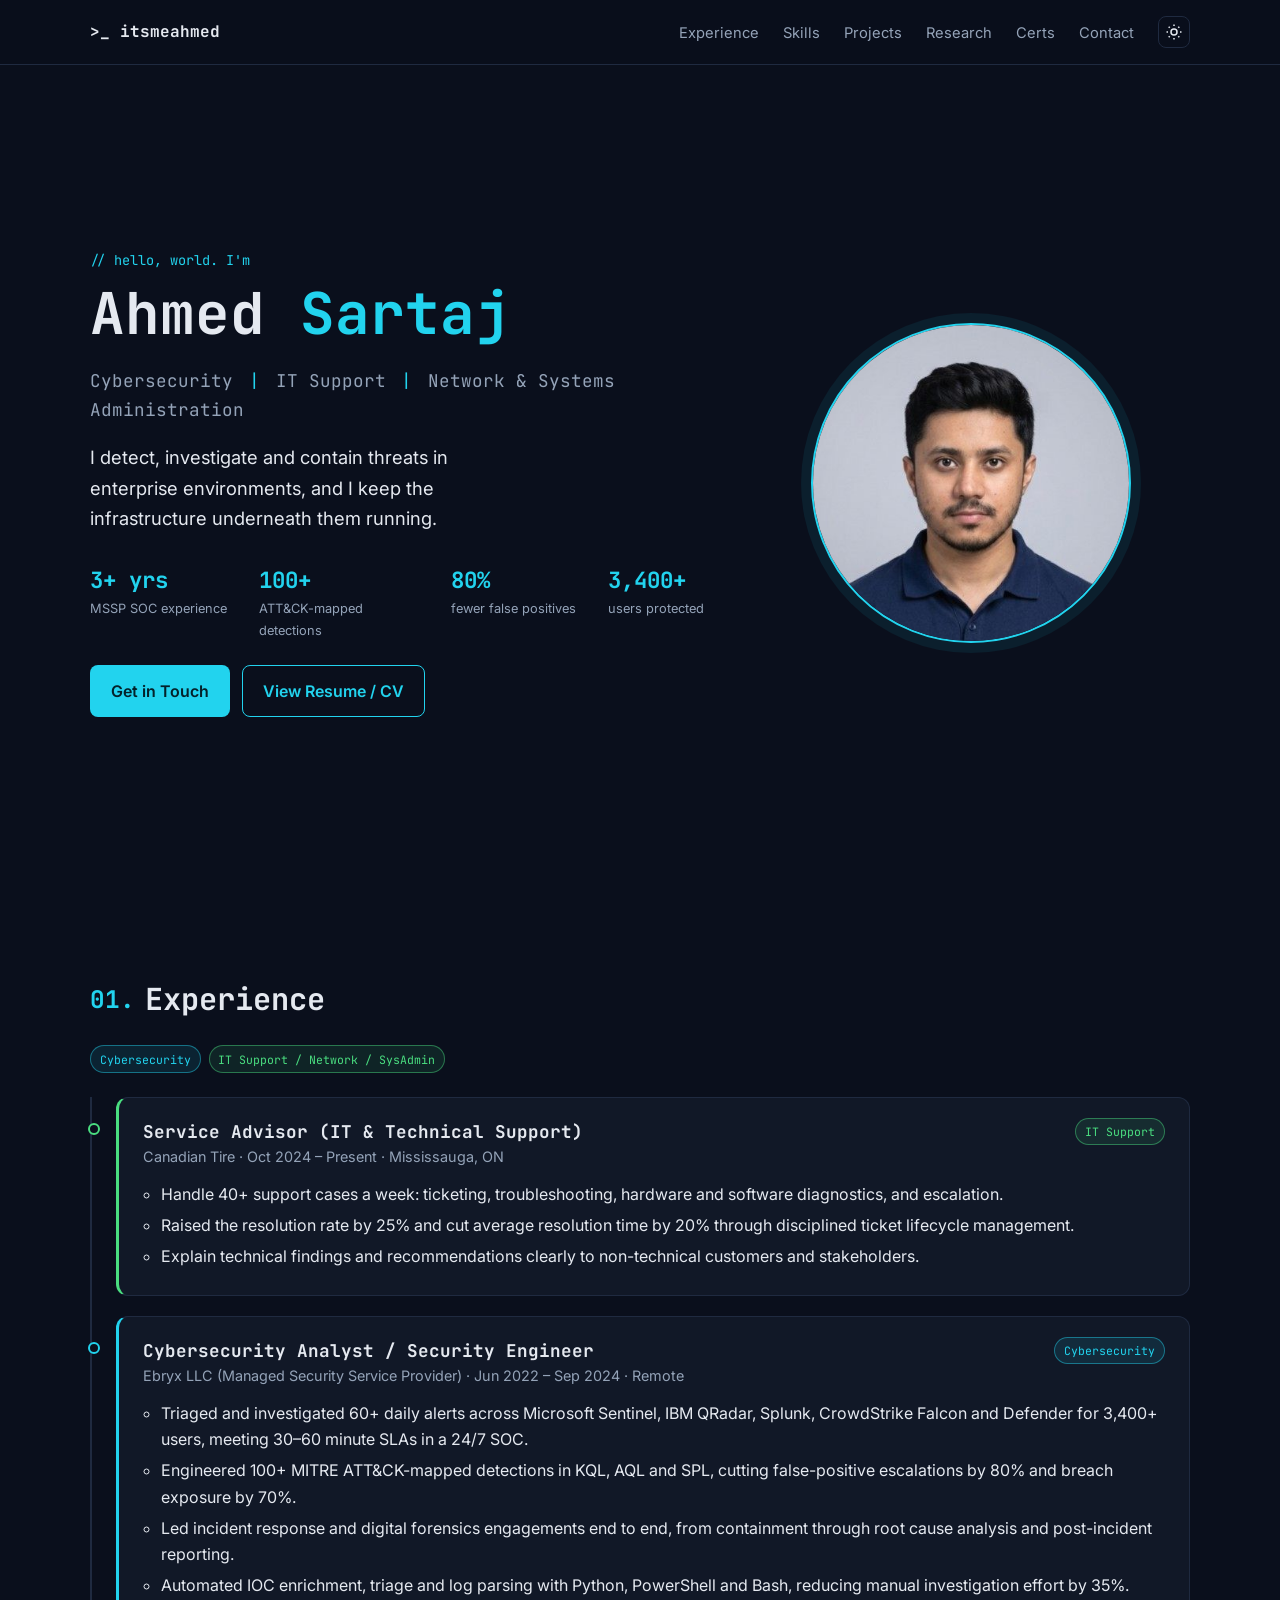
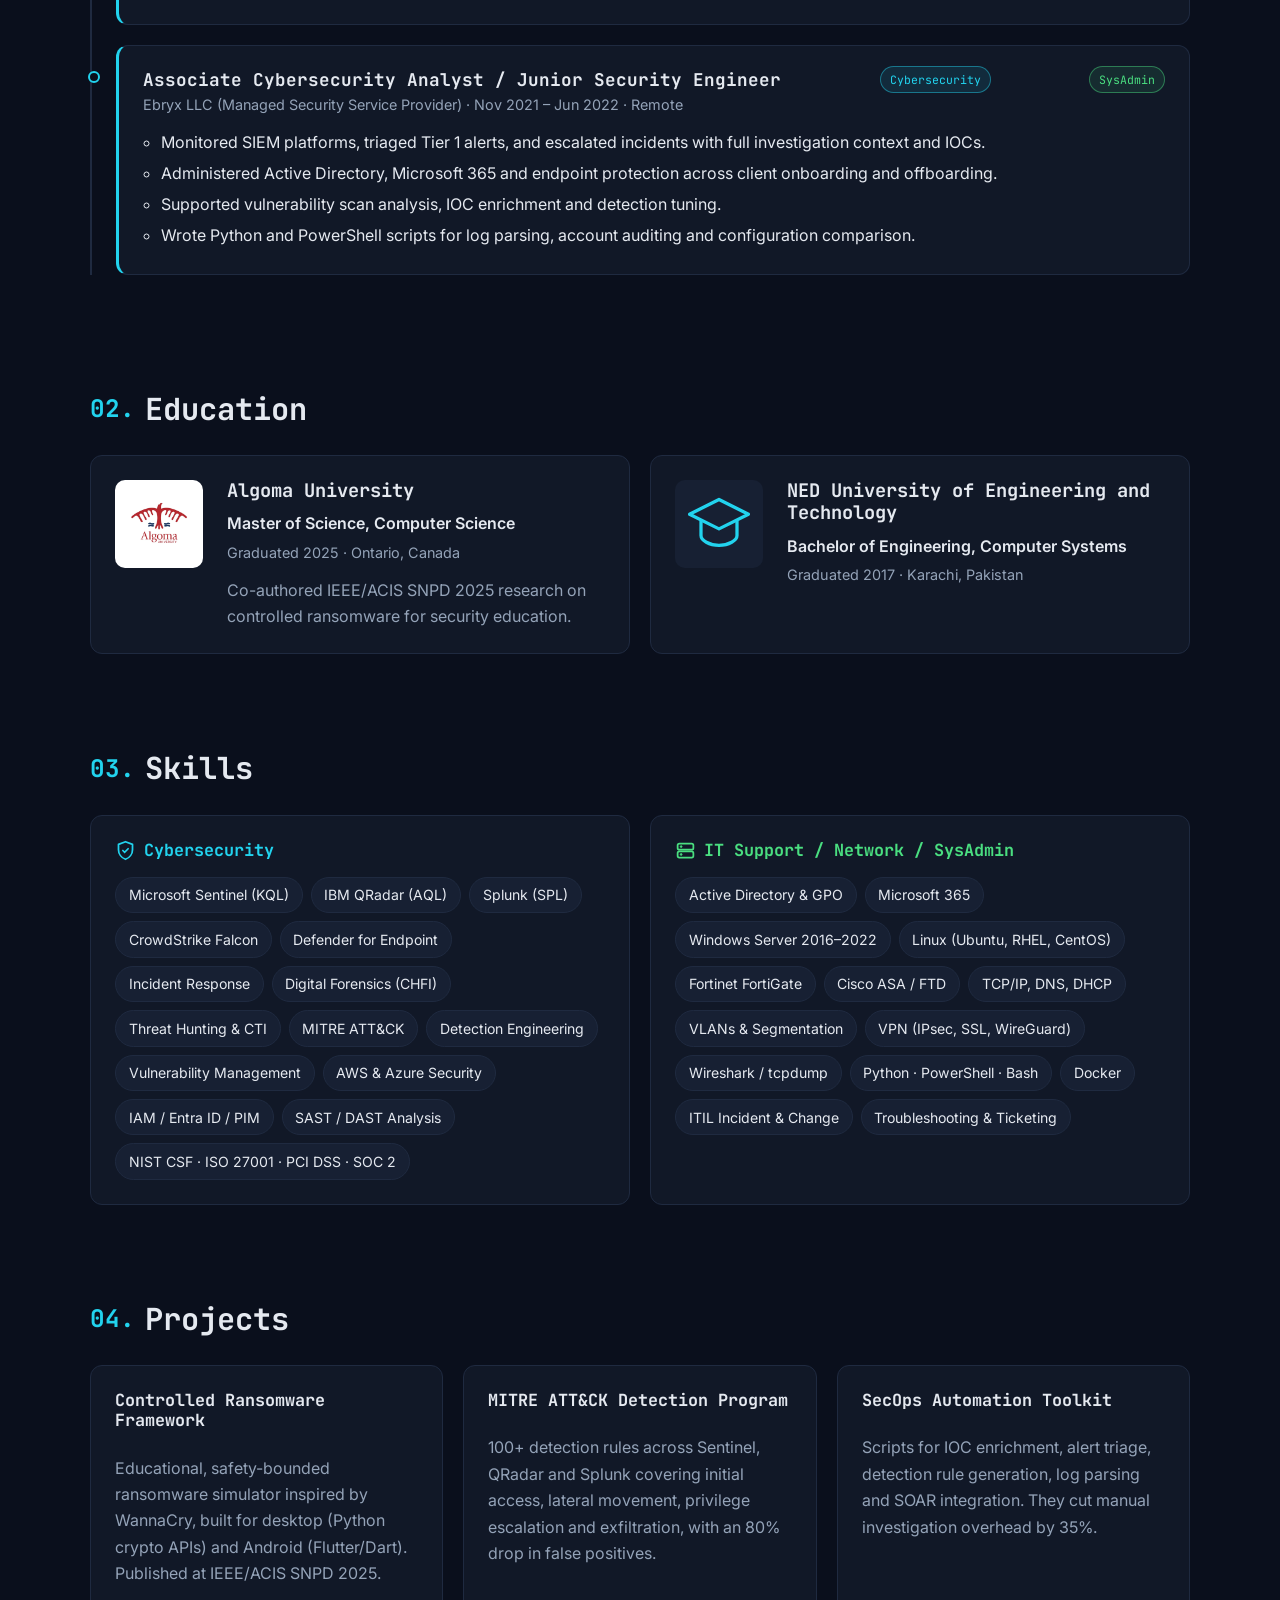
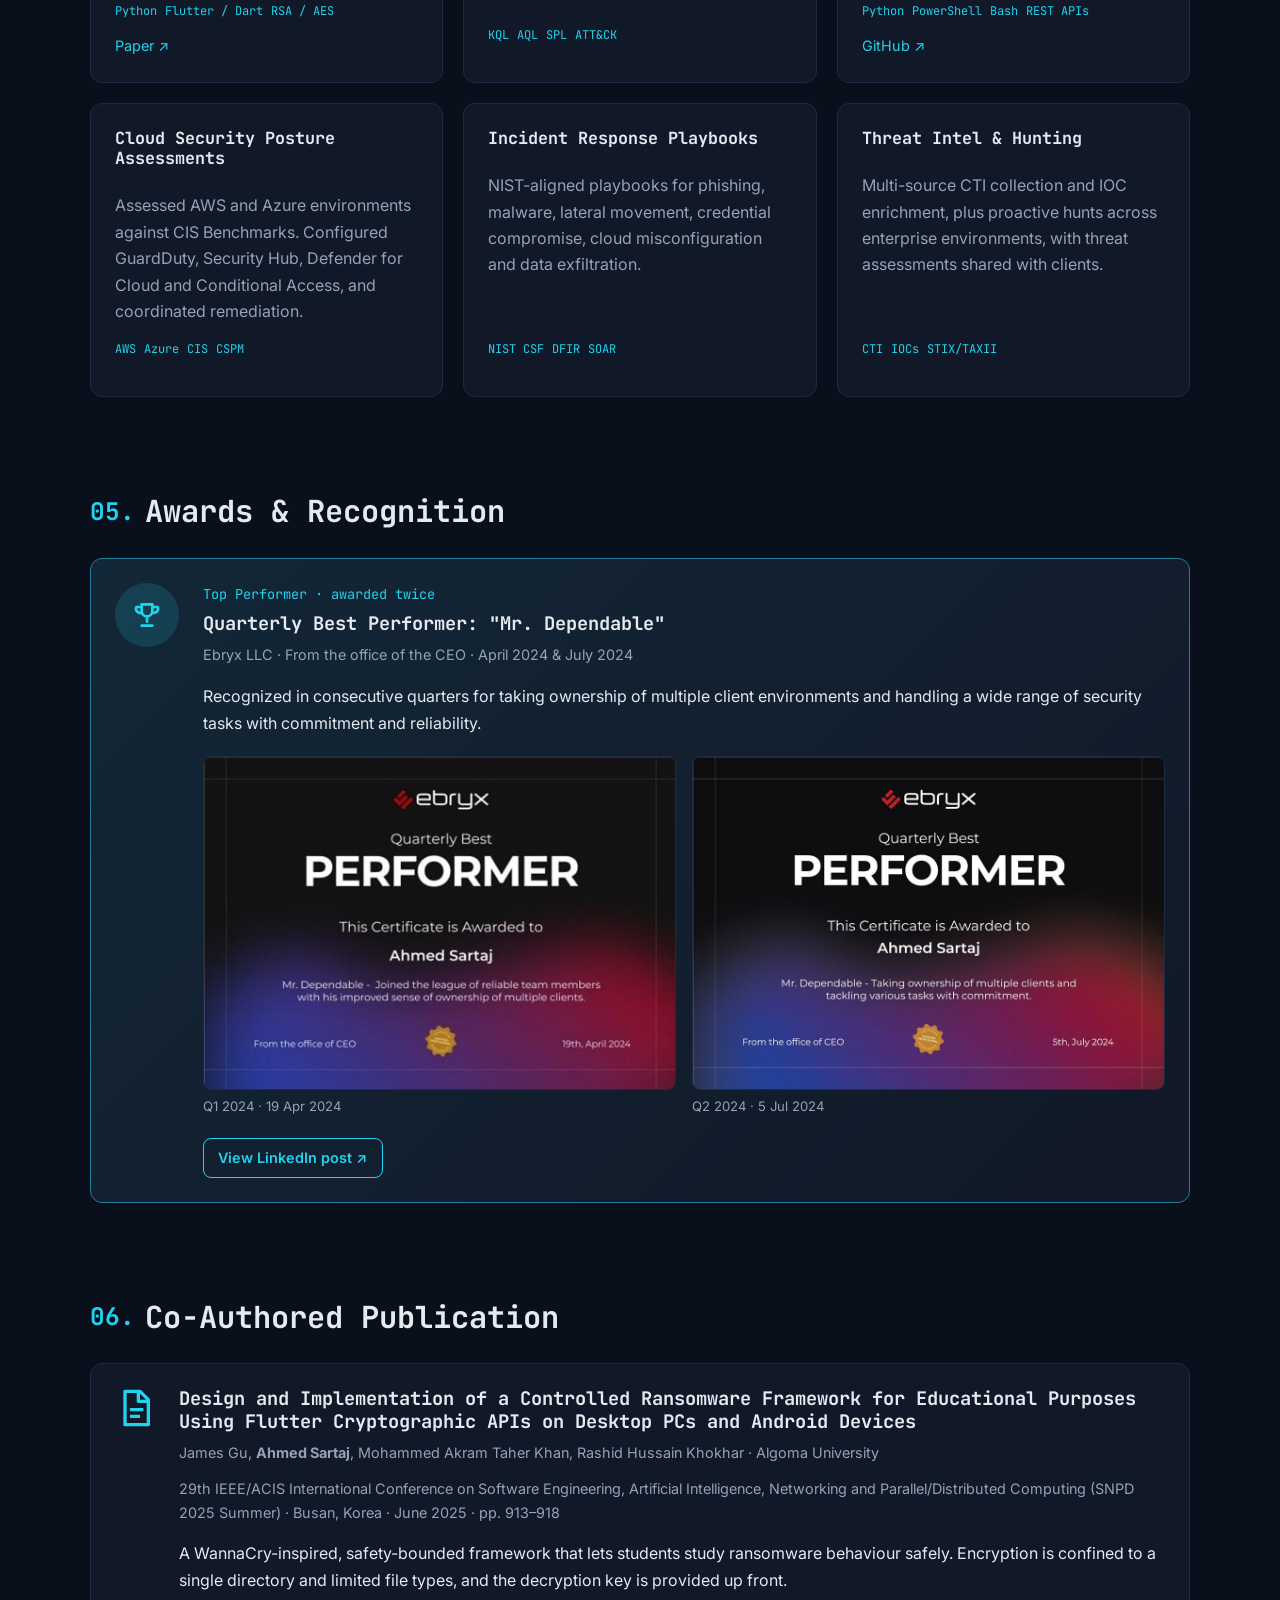
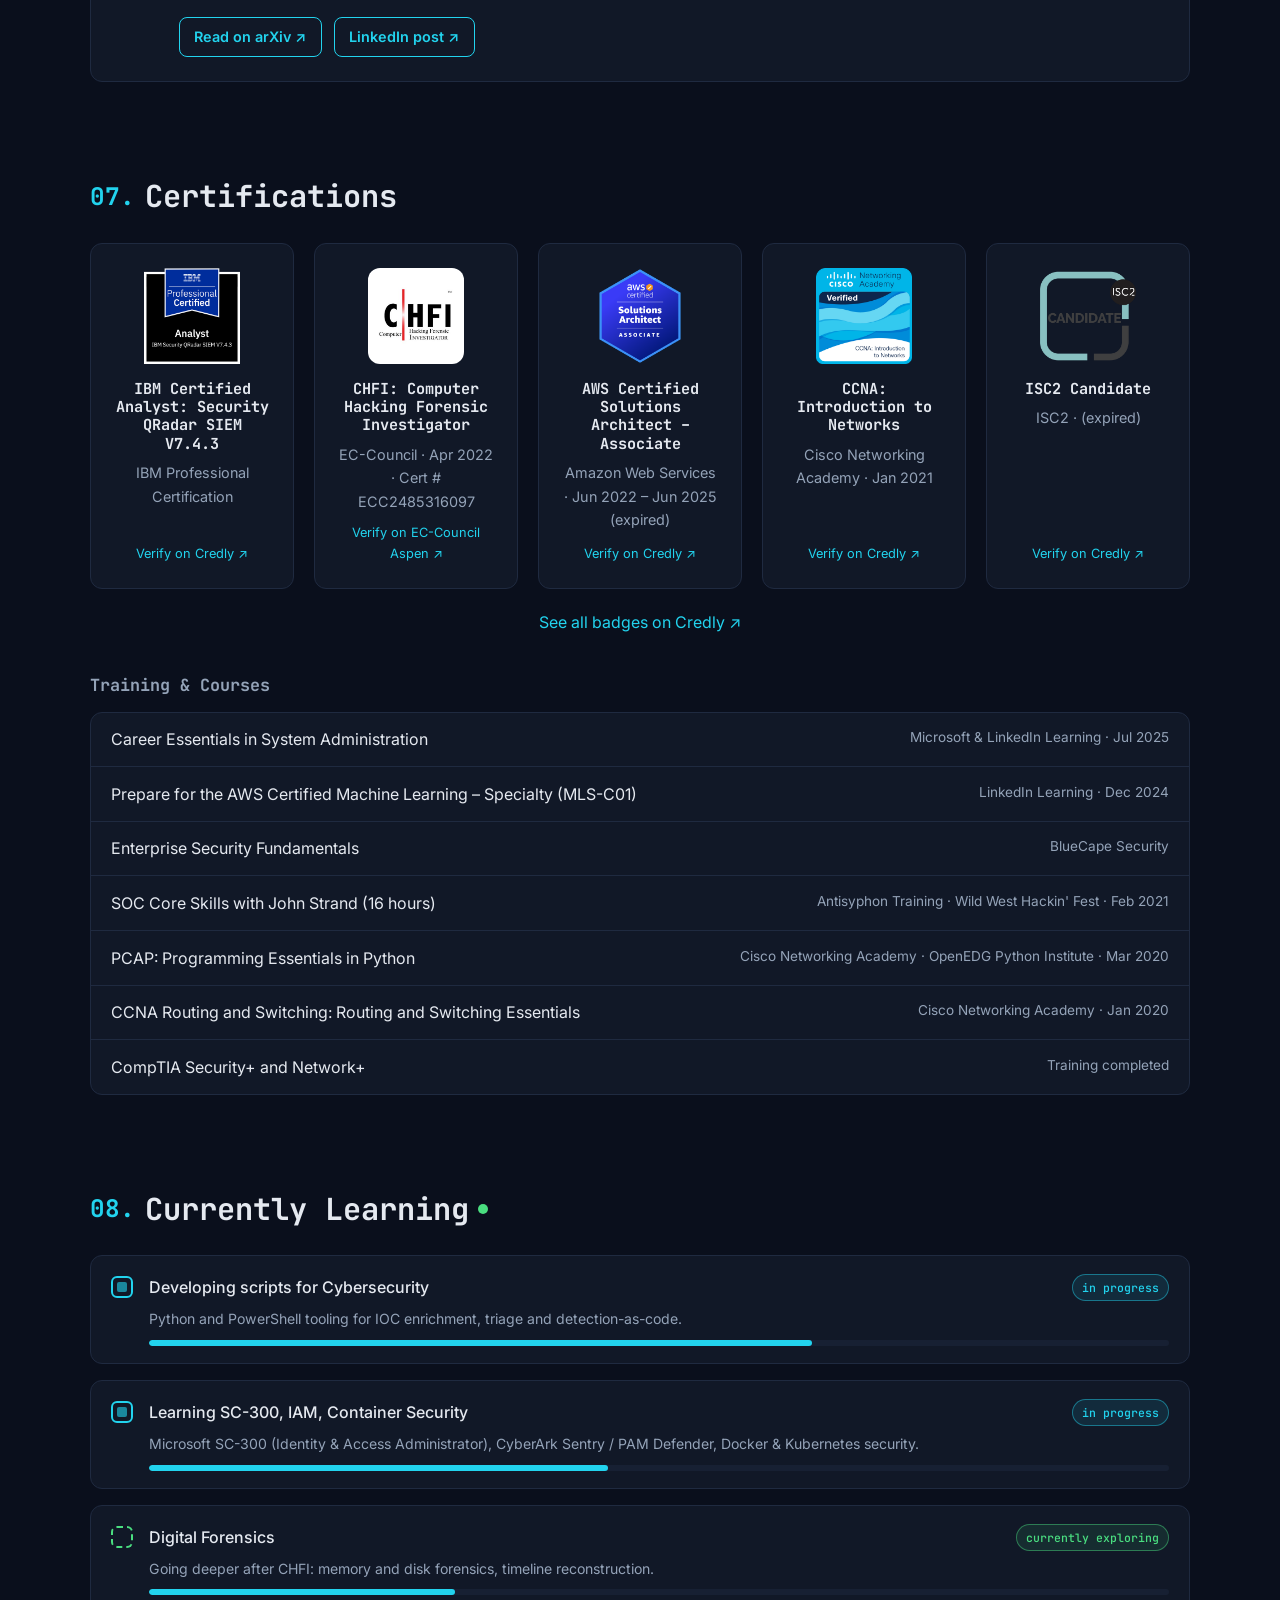
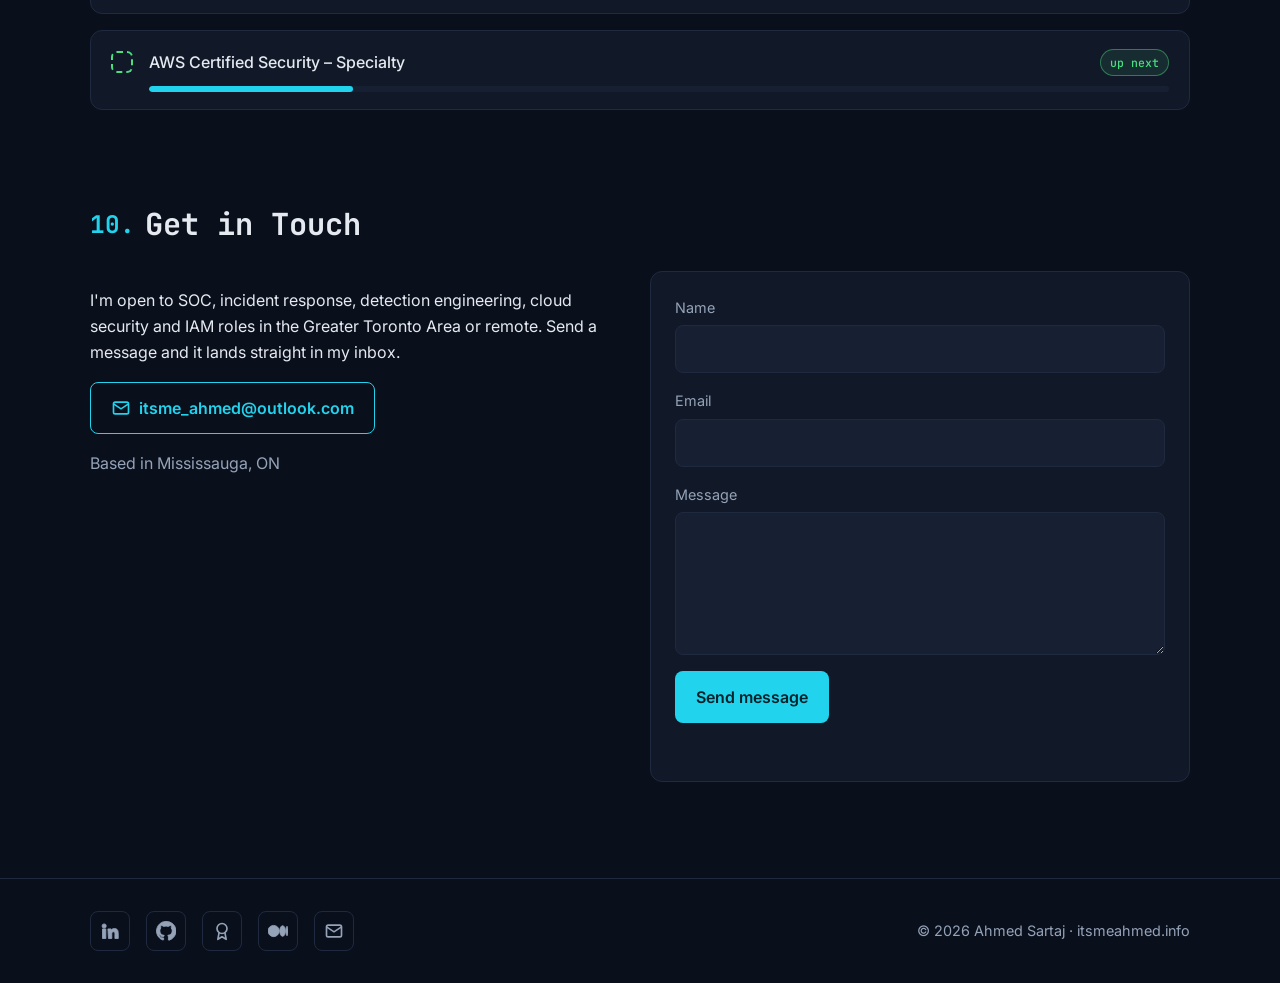
==== commit 4d273f04: "Add Algoma logo, graduation years and Medium profile Co-Authored-By: Claude Opus 5.5 <noreply@anthro" ====
--- a/index.html
+++ b/index.html
@@ -39,7 +39,8 @@
     "sameAs": [
       "https://www.linkedin.com/in/ahmedsartaj",
       "https://github.com/MalcomX21",
-      "https://www.credly.com/users/ahmed-sartaj.891a79eb"
+      "https://www.credly.com/users/ahmed-sartaj.891a79eb",
+      "https://medium.com/@itsme_ahmed"
     ]
   }
   </script>
@@ -154,13 +155,11 @@
       <h2 id="education-h" class="section-title"><span class="num">02.</span> Education</h2>
       <div class="grid-2">
         <article class="card edu-card reveal">
-          <!-- TODO: university logo at assets/img/algoma-logo.png -->
-          <img class="edu-logo" src="assets/img/university-placeholder.svg" alt="Algoma University logo" width="88" height="88" loading="lazy">
+          <img class="edu-logo edu-logo-real" src="assets/img/algoma-logo.png" alt="Algoma University logo" width="88" height="88" loading="lazy">
           <div>
             <h3>Algoma University</h3>
             <p class="degree">Master of Science, Computer Science</p>
-            <!-- TODO: add years, e.g. <p class="meta">2024 – 2025 · Ontario, Canada</p> -->
-            <p class="meta">Ontario, Canada</p>
+            <p class="meta">Graduated 2025 · Ontario, Canada</p>
             <p class="coursework">Co-authored IEEE/ACIS SNPD 2025 research on controlled ransomware for security education.</p>
           </div>
         </article>
@@ -170,8 +169,7 @@
           <div>
             <h3>NED University of Engineering and Technology</h3>
             <p class="degree">Bachelor of Engineering, Computer Systems</p>
-            <!-- TODO: add years -->
-            <p class="meta">Karachi, Pakistan</p>
+            <p class="meta">Graduated 2017 · Karachi, Pakistan</p>
           </div>
         </article>
       </div>
@@ -418,9 +416,9 @@
       <ul class="socials">
         <li><a href="https://www.linkedin.com/in/ahmedsartaj" target="_blank" rel="noopener" aria-label="LinkedIn"><svg class="icon"><use href="#i-linkedin"/></svg></a></li>
         <li><a href="https://github.com/MalcomX21" target="_blank" rel="noopener" aria-label="GitHub"><svg class="icon"><use href="#i-github"/></svg></a></li>
-        <!-- TODO: replace with your Medium profile URL; add X if you use it -->
+        <!-- Add X/Twitter here if you use it -->
         <li><a href="https://www.credly.com/users/ahmed-sartaj.891a79eb" target="_blank" rel="noopener" aria-label="Credly"><svg class="icon"><use href="#i-badge"/></svg></a></li>
-        <li><a href="https://medium.com/@YOUR-MEDIUM" target="_blank" rel="noopener" aria-label="Medium"><svg class="icon"><use href="#i-medium"/></svg></a></li>
+        <li><a href="https://medium.com/@itsme_ahmed" target="_blank" rel="noopener" aria-label="Medium"><svg class="icon"><use href="#i-medium"/></svg></a></li>
         <li><a href="mailto:itsme_ahmed@outlook.com" aria-label="Email"><svg class="icon"><use href="#i-mail"/></svg></a></li>
       </ul>
       <p>© <span id="year">2026</span> Ahmed Sartaj · itsmeahmed.info</p>
--- a/assets/css/style.css
+++ b/assets/css/style.css
@@ -147,6 +147,7 @@
 /* ========== Education ========== */
 .edu-card { display: flex; gap: 1.5rem; align-items: flex-start; }
 .edu-logo { width: 88px; height: 88px; object-fit: contain; border-radius: 10px; background: var(--surface-2); padding: 8px; flex-shrink: 0; }
+.edu-logo-real { background: #fff; }
 .degree { font-weight: 600; margin: 0 0 .25rem; }
 .coursework { margin: 0; color: var(--muted); }
 @media (max-width: 520px) { .edu-card { flex-direction: column; } }
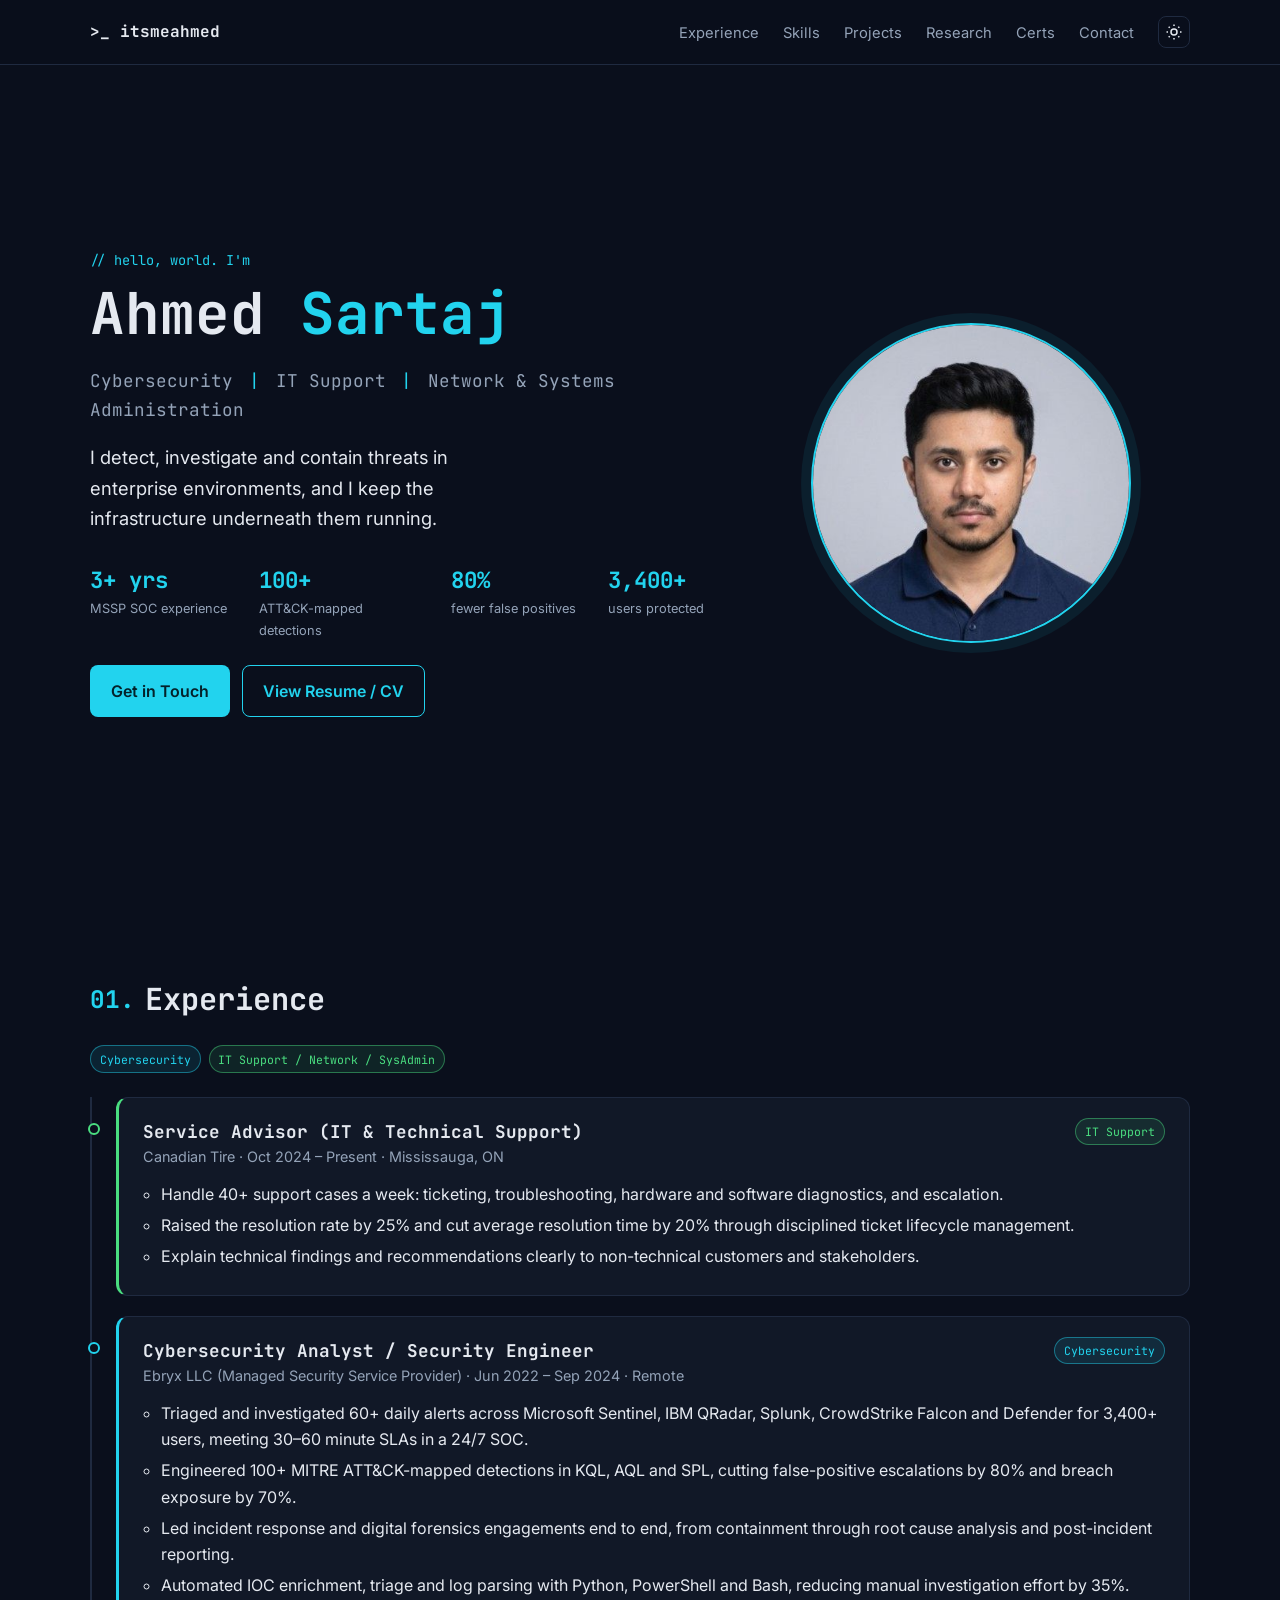
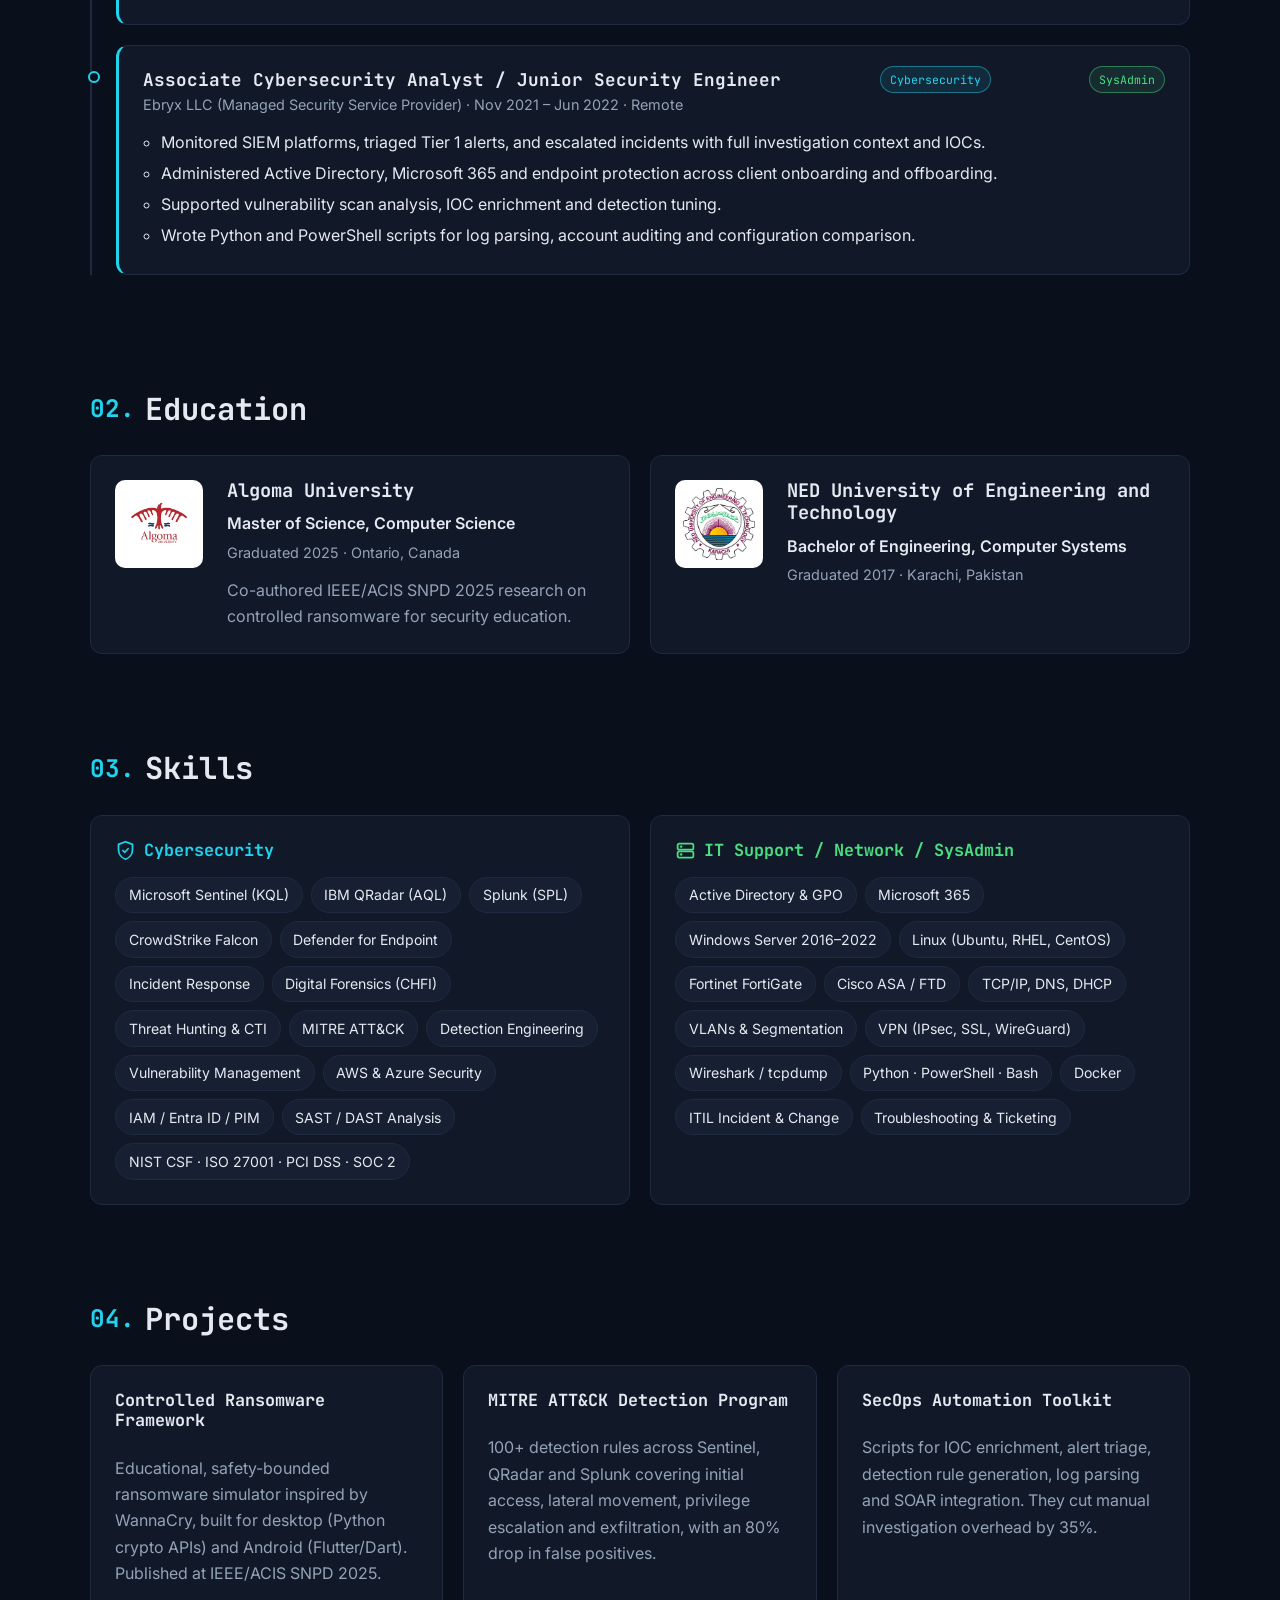
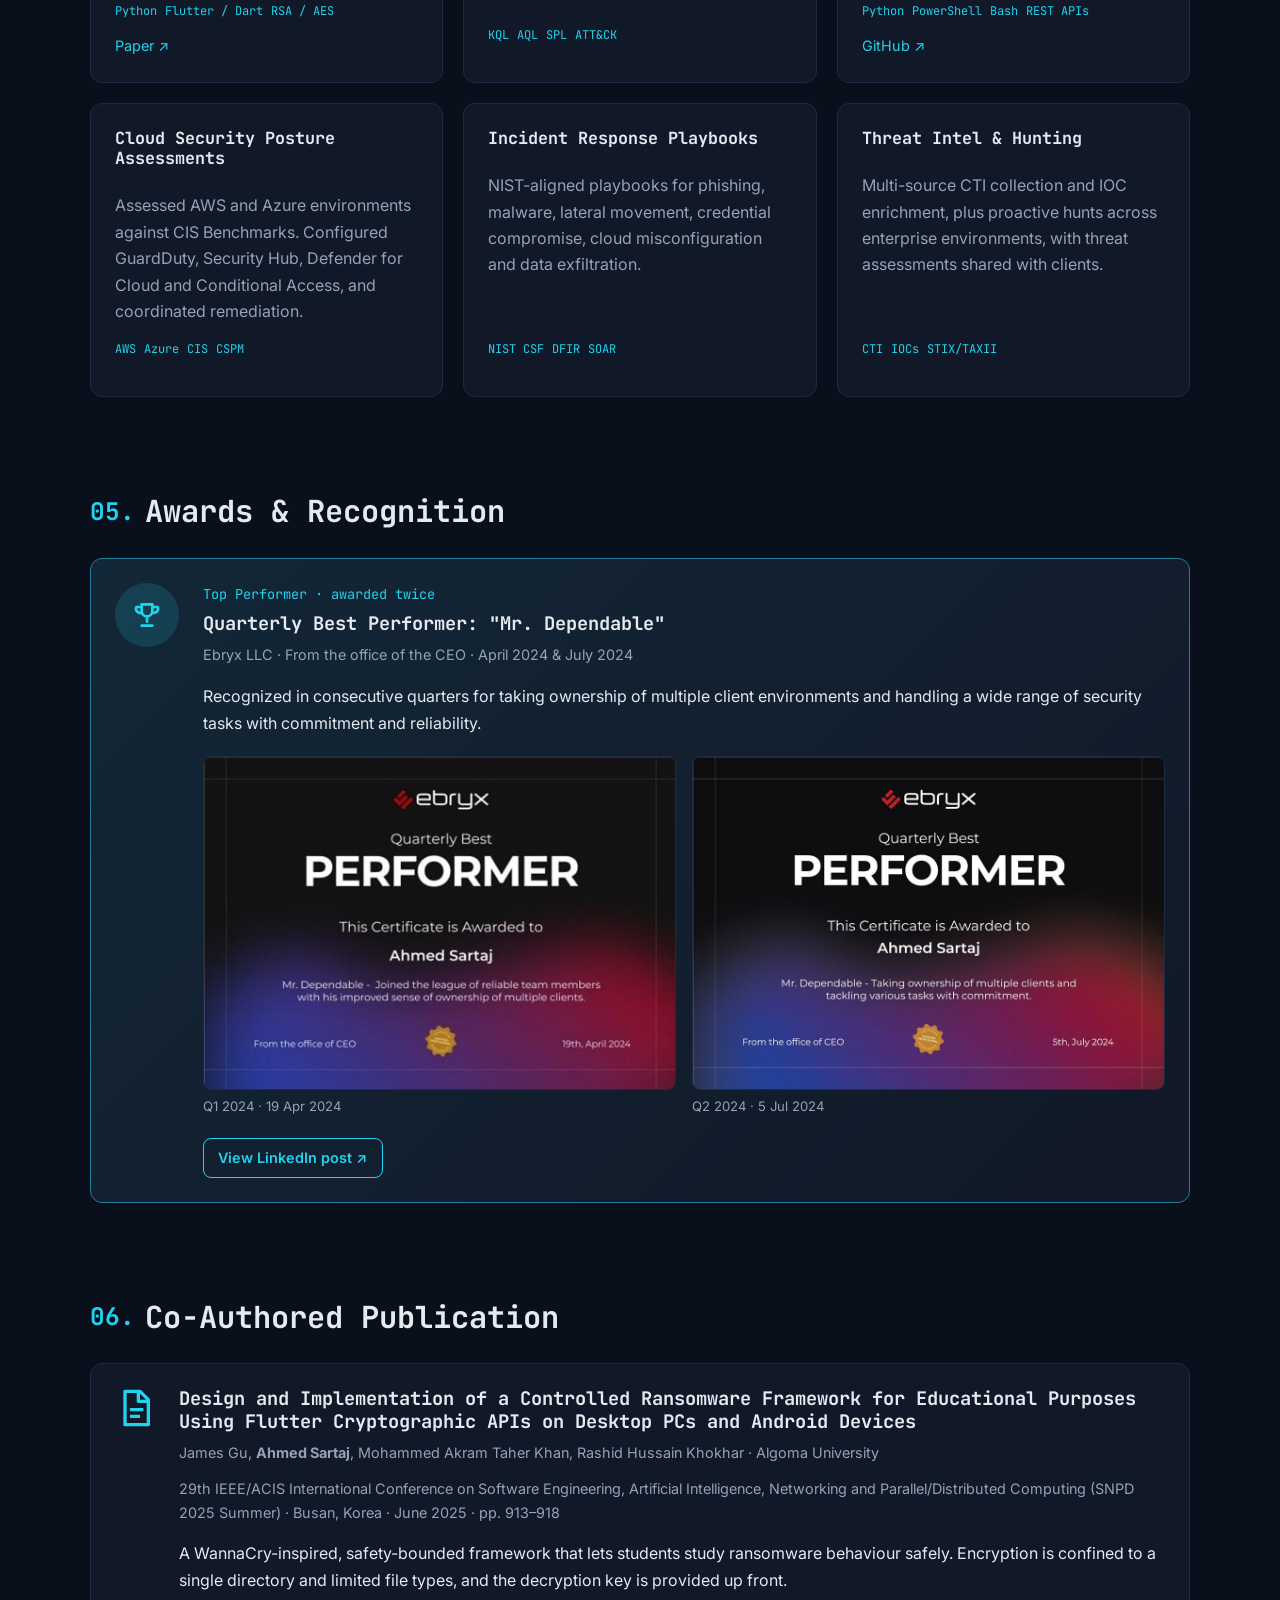
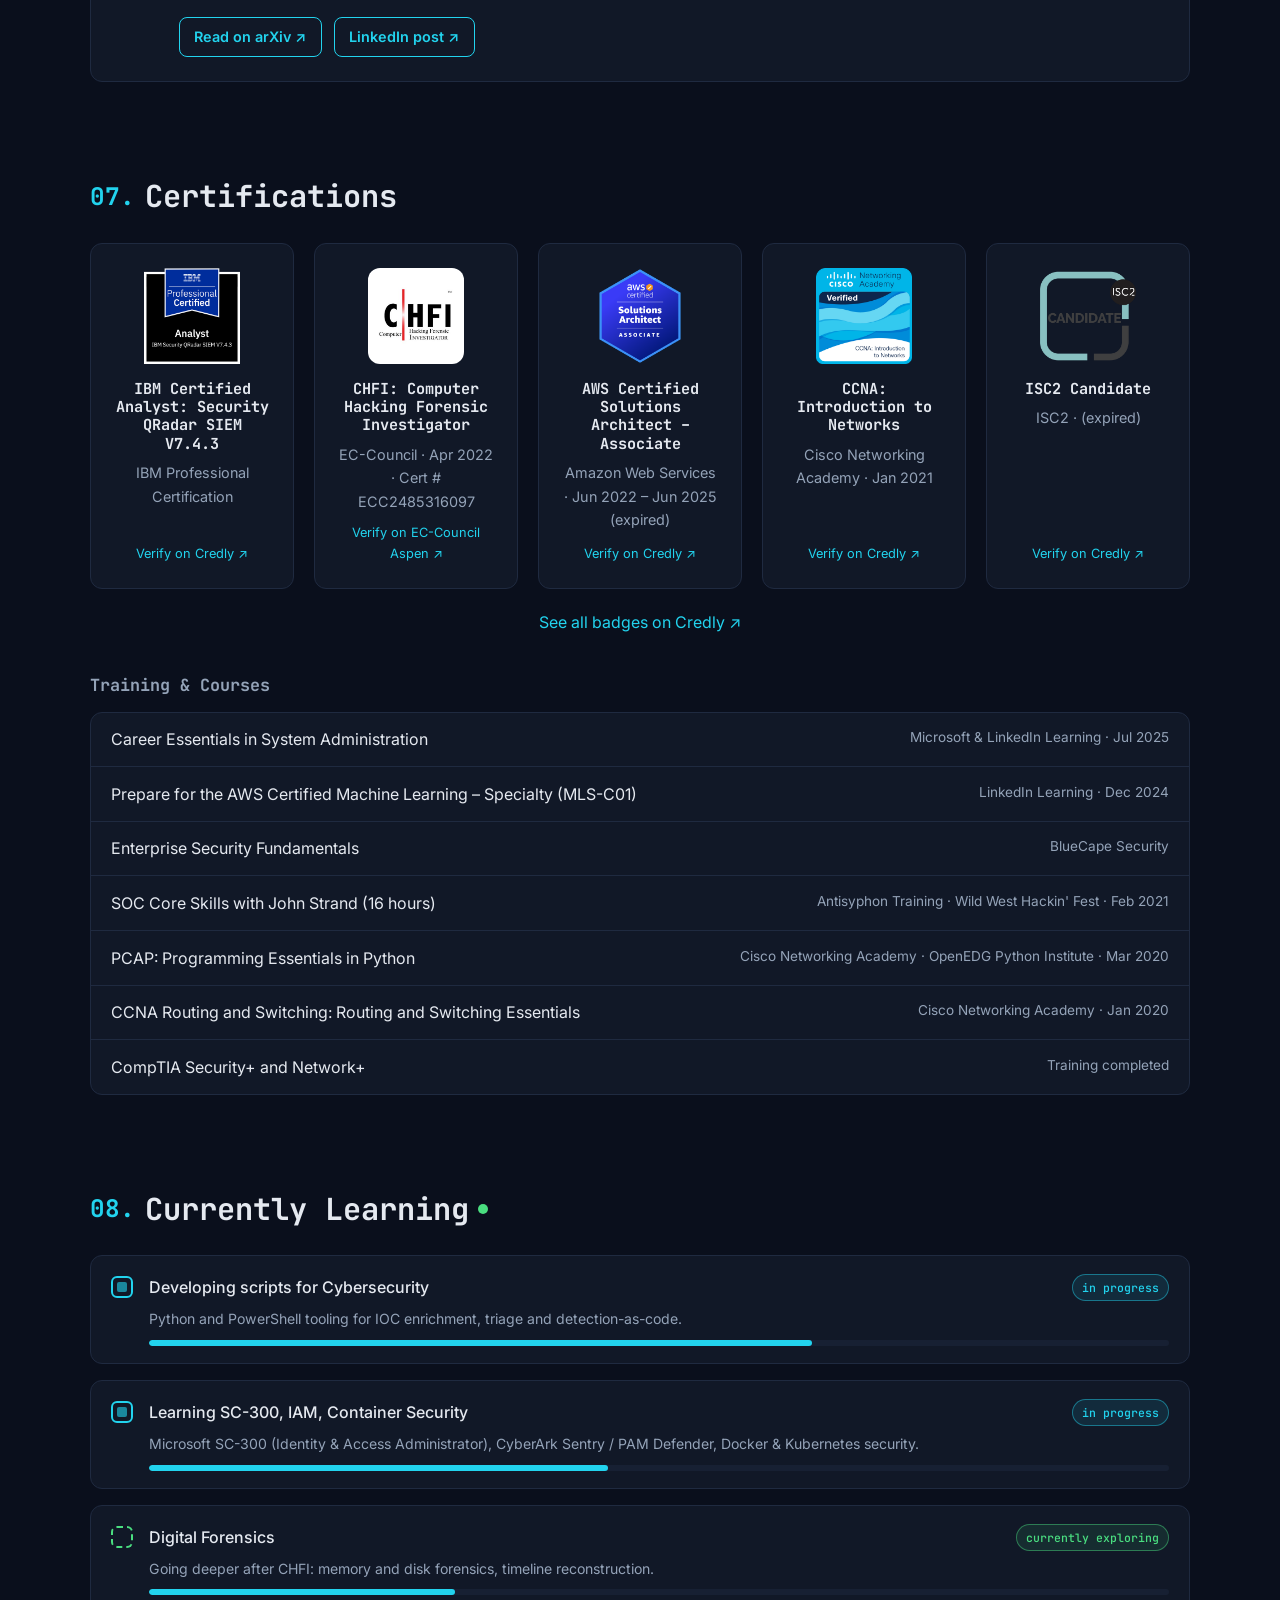
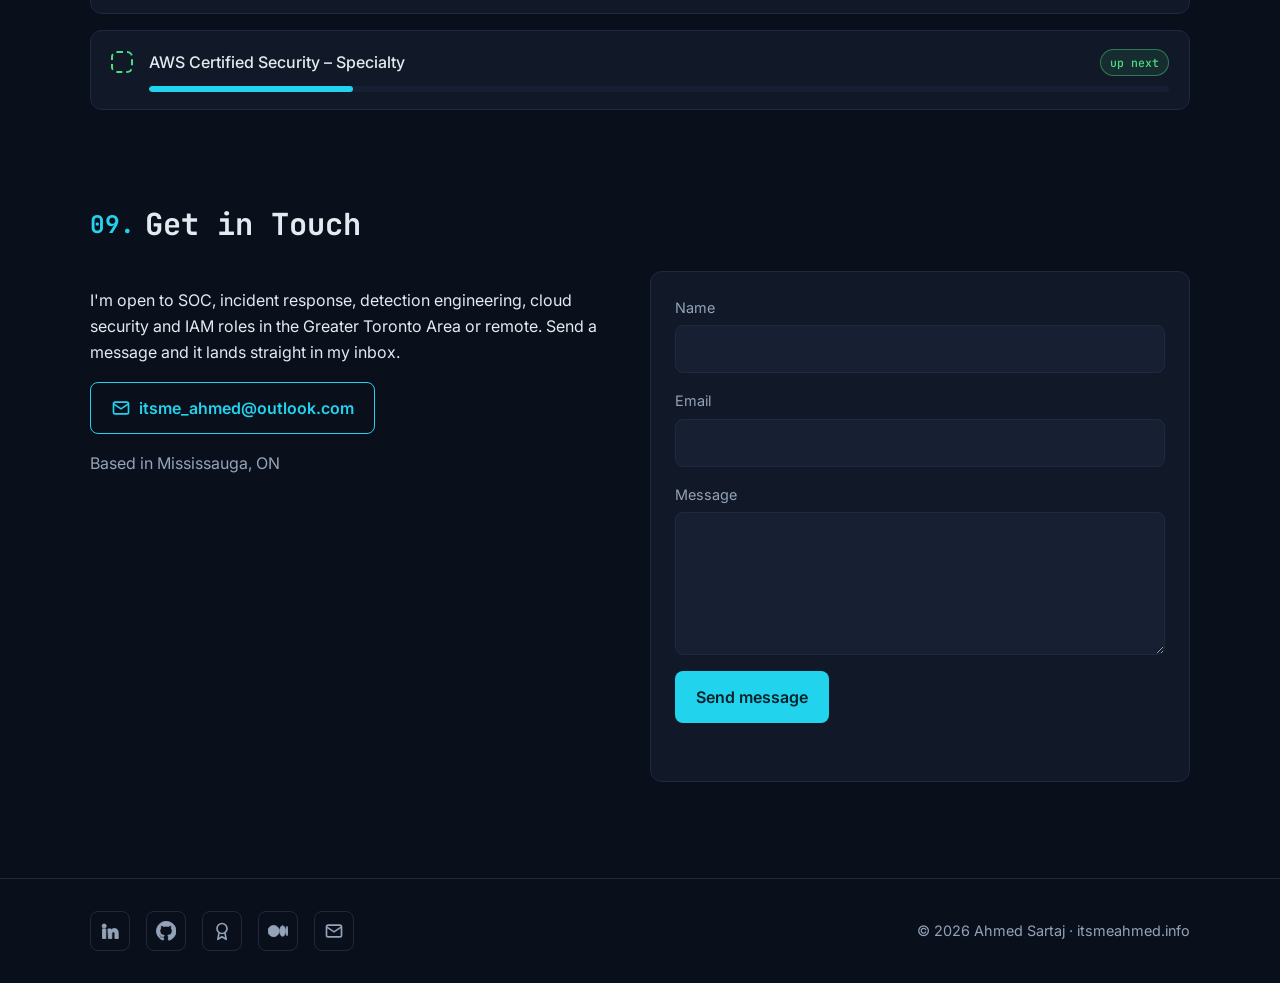
==== commit 4d4618a3: "Add NED logo, connect Formspree, disable testimonials, add FUTURE_TASKS - NED University logo in Edu" ====
--- a/index.html
+++ b/index.html
@@ -101,7 +101,7 @@
 
     <!-- ============ EXPERIENCE ============ -->
     <section class="section container" id="experience" aria-labelledby="experience-h">
-      <h2 id="experience-h" class="section-title"><span class="num">01.</span> Experience</h2>
+      <h2 id="experience-h" class="section-title">Experience</h2>
       <div class="legend">
         <span class="tag tag-sec">Cybersecurity</span>
         <span class="tag tag-it">IT Support / Network / SysAdmin</span>
@@ -152,7 +152,7 @@
 
     <!-- ============ EDUCATION ============ -->
     <section class="section container" id="education" aria-labelledby="education-h">
-      <h2 id="education-h" class="section-title"><span class="num">02.</span> Education</h2>
+      <h2 id="education-h" class="section-title">Education</h2>
       <div class="grid-2">
         <article class="card edu-card reveal">
           <img class="edu-logo edu-logo-real" src="assets/img/algoma-logo.png" alt="Algoma University logo" width="88" height="88" loading="lazy">
@@ -164,8 +164,7 @@
           </div>
         </article>
         <article class="card edu-card reveal">
-          <!-- TODO: university logo at assets/img/ned-logo.png -->
-          <img class="edu-logo" src="assets/img/university-placeholder.svg" alt="NED University of Engineering and Technology logo" width="88" height="88" loading="lazy">
+          <img class="edu-logo edu-logo-real" src="assets/img/ned-logo.png" alt="NED University of Engineering and Technology logo" width="88" height="88" loading="lazy">
           <div>
             <h3>NED University of Engineering and Technology</h3>
             <p class="degree">Bachelor of Engineering, Computer Systems</p>
@@ -177,7 +176,7 @@
 
     <!-- ============ SKILLS ============ -->
     <section class="section container" id="skills" aria-labelledby="skills-h">
-      <h2 id="skills-h" class="section-title"><span class="num">03.</span> Skills</h2>
+      <h2 id="skills-h" class="section-title">Skills</h2>
       <div class="grid-2">
         <article class="card skill-group reveal">
           <h3><svg class="icon" aria-hidden="true"><use href="#i-shield"/></svg> Cybersecurity</h3>
@@ -204,7 +203,7 @@
 
     <!-- ============ PROJECTS ============ -->
     <section class="section container" id="projects" aria-labelledby="projects-h">
-      <h2 id="projects-h" class="section-title"><span class="num">04.</span> Projects</h2>
+      <h2 id="projects-h" class="section-title">Projects</h2>
       <div class="grid-3">
         <article class="card project reveal">
           <h3>Controlled Ransomware Framework</h3>
@@ -243,7 +242,7 @@
 
     <!-- ============ AWARDS ============ -->
     <section class="section container" id="awards" aria-labelledby="awards-h">
-      <h2 id="awards-h" class="section-title"><span class="num">05.</span> Awards &amp; Recognition</h2>
+      <h2 id="awards-h" class="section-title">Awards &amp; Recognition</h2>
       <article class="card award featured reveal">
         <div class="award-badge" aria-hidden="true"><svg class="icon"><use href="#i-trophy"/></svg></div>
         <div class="award-body">
@@ -268,7 +267,7 @@
 
     <!-- ============ PUBLICATION ============ -->
     <section class="section container" id="publication" aria-labelledby="publication-h">
-      <h2 id="publication-h" class="section-title"><span class="num">06.</span> Co-Authored Publication</h2>
+      <h2 id="publication-h" class="section-title">Co-Authored Publication</h2>
       <article class="card publication reveal">
         <svg class="icon pub-icon" aria-hidden="true"><use href="#i-doc"/></svg>
         <div>
@@ -286,7 +285,7 @@
 
     <!-- ============ CERTIFICATIONS ============ -->
     <section class="section container" id="certifications" aria-labelledby="certifications-h">
-      <h2 id="certifications-h" class="section-title"><span class="num">07.</span> Certifications</h2>
+      <h2 id="certifications-h" class="section-title">Certifications</h2>
       <div class="cert-grid">
         <a class="card cert reveal" href="https://www.credly.com/badges/df82e7fe-c406-49fa-a59b-b117f421ba21" target="_blank" rel="noopener">
           <img src="assets/img/badges/qradar.png" alt="IBM Certified Analyst - Security QRadar SIEM V7.4.3 badge" width="96" height="96" loading="lazy">
@@ -336,7 +335,7 @@
     <!-- ============ CURRENTLY LEARNING ============ -->
     <!-- Progress is set with --p and aria-valuenow on each item. -->
     <section class="section container" id="learning" aria-labelledby="learning-h">
-      <h2 id="learning-h" class="section-title"><span class="num">08.</span> Currently Learning <span class="live-dot" aria-hidden="true"></span></h2>
+      <h2 id="learning-h" class="section-title">Currently Learning <span class="live-dot" aria-hidden="true"></span></h2>
       <ul class="checklist">
         <li class="reveal" style="--p:65%">
           <span class="check in-progress" aria-hidden="true"></span>
@@ -373,10 +372,10 @@
     </section>
 
     <!-- ============ TESTIMONIALS ============ -->
-    <!-- Content is loaded at runtime from data-source (see README → "Managing testimonials").
-         The section hides itself automatically when there are no visible testimonials. -->
-    <section class="section container" id="testimonials" aria-labelledby="testimonials-h" data-source="data/testimonials.json">
-      <h2 id="testimonials-h" class="section-title"><span class="num">09.</span> Testimonials</h2>
+    <!-- Testimonials: DISABLED for now (see FUTURE_TASKS.md). Content is loaded at runtime from data-source.
+         The section stays hidden until data/testimonials.json has "enabled": true and at least one visible entry. -->
+    <section class="section container" id="testimonials" aria-labelledby="testimonials-h" data-source="data/testimonials.json" hidden>
+      <h2 id="testimonials-h" class="section-title">Testimonials</h2>
       <div class="carousel" tabindex="0" aria-label="Testimonials, scroll horizontally">
         <p class="muted">Loading testimonials…</p>
       </div>
@@ -388,7 +387,7 @@
 
     <!-- ============ CONTACT ============ -->
     <section class="section container" id="contact" aria-labelledby="contact-h">
-      <h2 id="contact-h" class="section-title"><span class="num">10.</span> Get in Touch</h2>
+      <h2 id="contact-h" class="section-title">Get in Touch</h2>
       <div class="grid-2 contact-grid">
         <div class="reveal">
           <p>I'm open to SOC, incident response, detection engineering, cloud security and IAM roles in the Greater Toronto Area or remote. Send a message and it lands straight in my inbox.</p>
@@ -397,8 +396,7 @@
           <!-- Optional: booking link (Calendly, Microsoft Bookings, etc.)
           <p><a href="https://calendly.com/YOUR-LINK" target="_blank" rel="noopener">Book a 20-minute call ↗</a></p> -->
         </div>
-        <!-- TODO: replace YOUR_FORM_ID with your Formspree form ID (see README) -->
-        <form class="card contact-form reveal" action="https://formspree.io/f/YOUR_FORM_ID" method="POST">
+        <form class="card contact-form reveal" action="https://formspree.io/f/xwlvygjr" method="POST">
           <label>Name <input type="text" name="name" required autocomplete="name"></label>
           <label>Email <input type="email" name="email" required autocomplete="email"></label>
           <label>Message <textarea name="message" rows="5" required></textarea></label>
--- a/assets/css/style.css
+++ b/assets/css/style.css
@@ -106,7 +106,10 @@
 /* ========== Layout helpers ========== */
 .section { padding: 5rem 0 1rem; }
 .section-title { font-size: clamp(1.4rem, 3vw, 1.9rem); margin-bottom: 1.75rem; display: flex; align-items: center; gap: .6rem; }
-.section-title .num { color: var(--accent); font-size: .8em; }
+/* Numbers come from a counter so hidden sections (e.g. disabled testimonials) leave no gap. */
+main { counter-reset: section; }
+.section:not([hidden]) { counter-increment: section; }
+.section-title::before { content: counter(section, decimal-leading-zero) "."; color: var(--accent); font-size: .8em; }
 .card { background: var(--surface); border: 1px solid var(--border); border-radius: var(--radius); padding: 1.5rem; }
 .grid-2 { display: grid; gap: 1.25rem; grid-template-columns: repeat(auto-fit, minmax(min(100%, 420px), 1fr)); }
 .grid-3 { display: grid; gap: 1.25rem; grid-template-columns: repeat(auto-fit, minmax(min(100%, 280px), 1fr)); }
